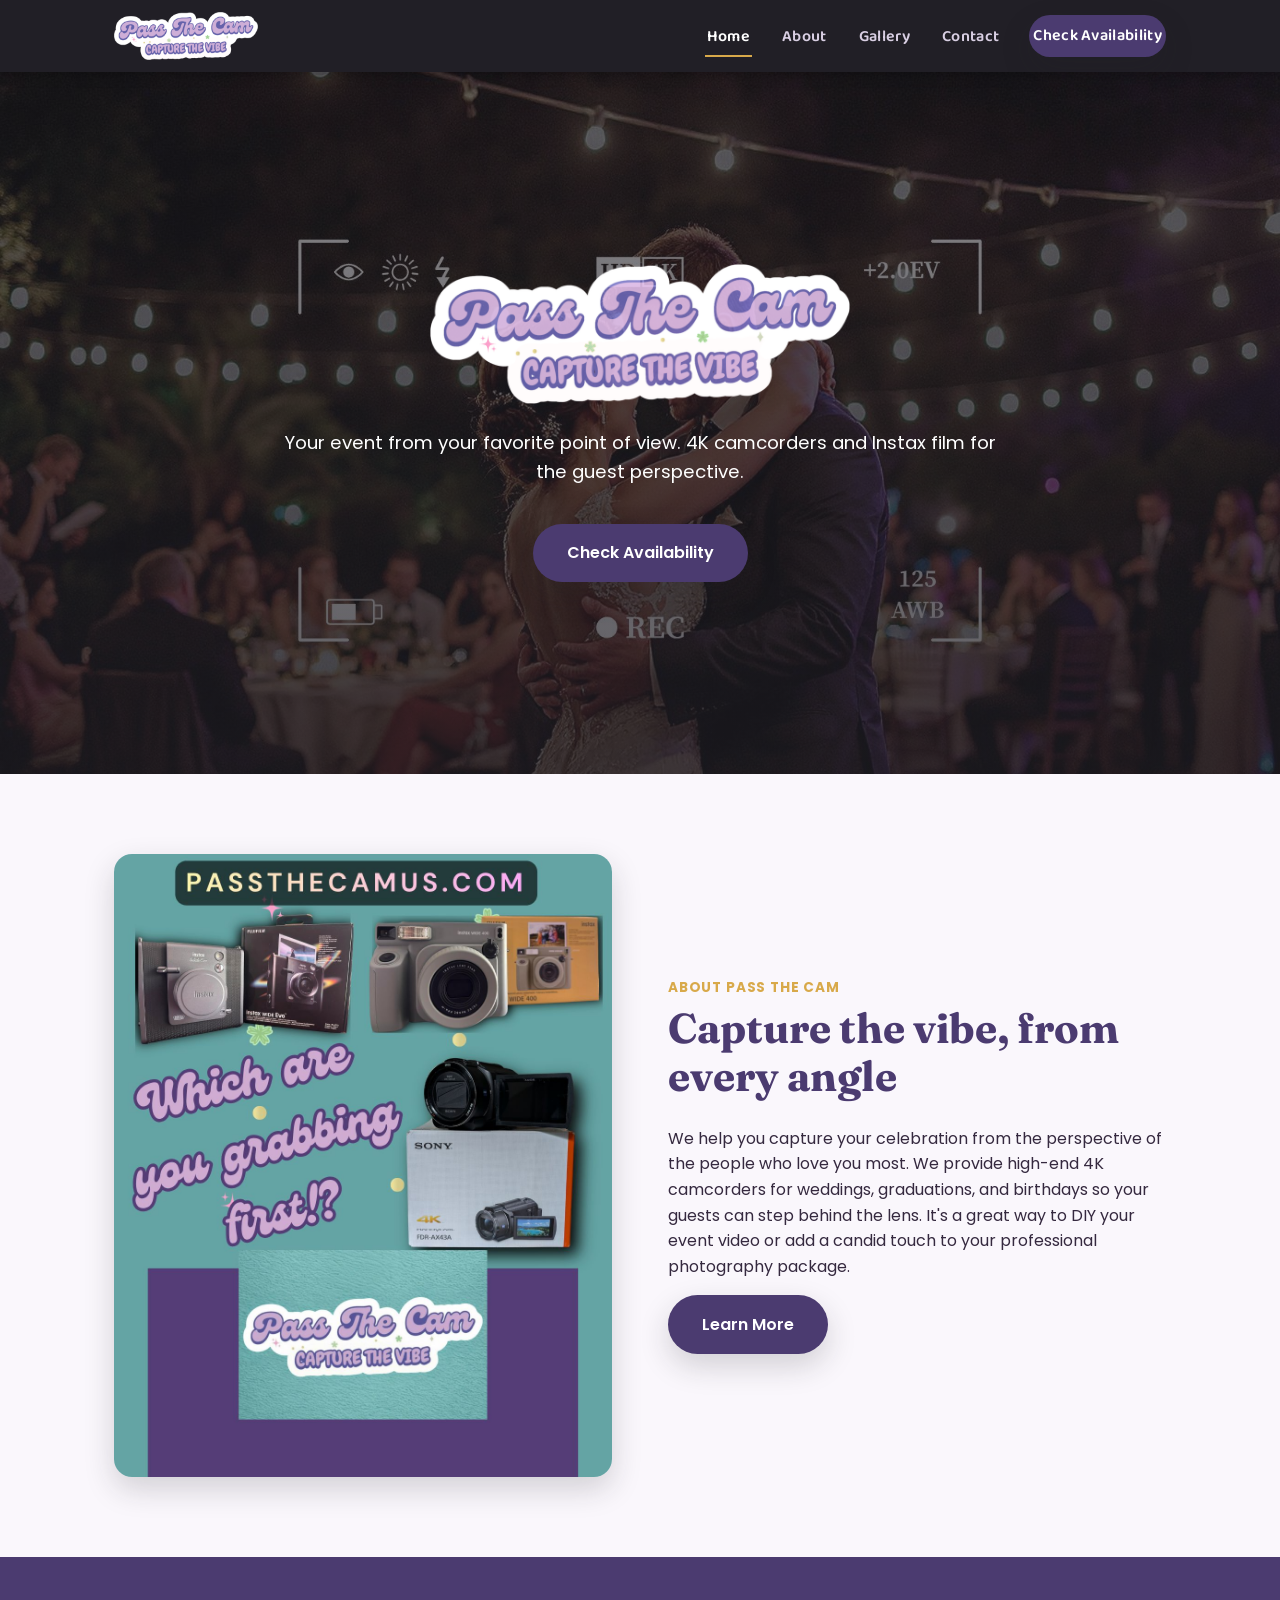
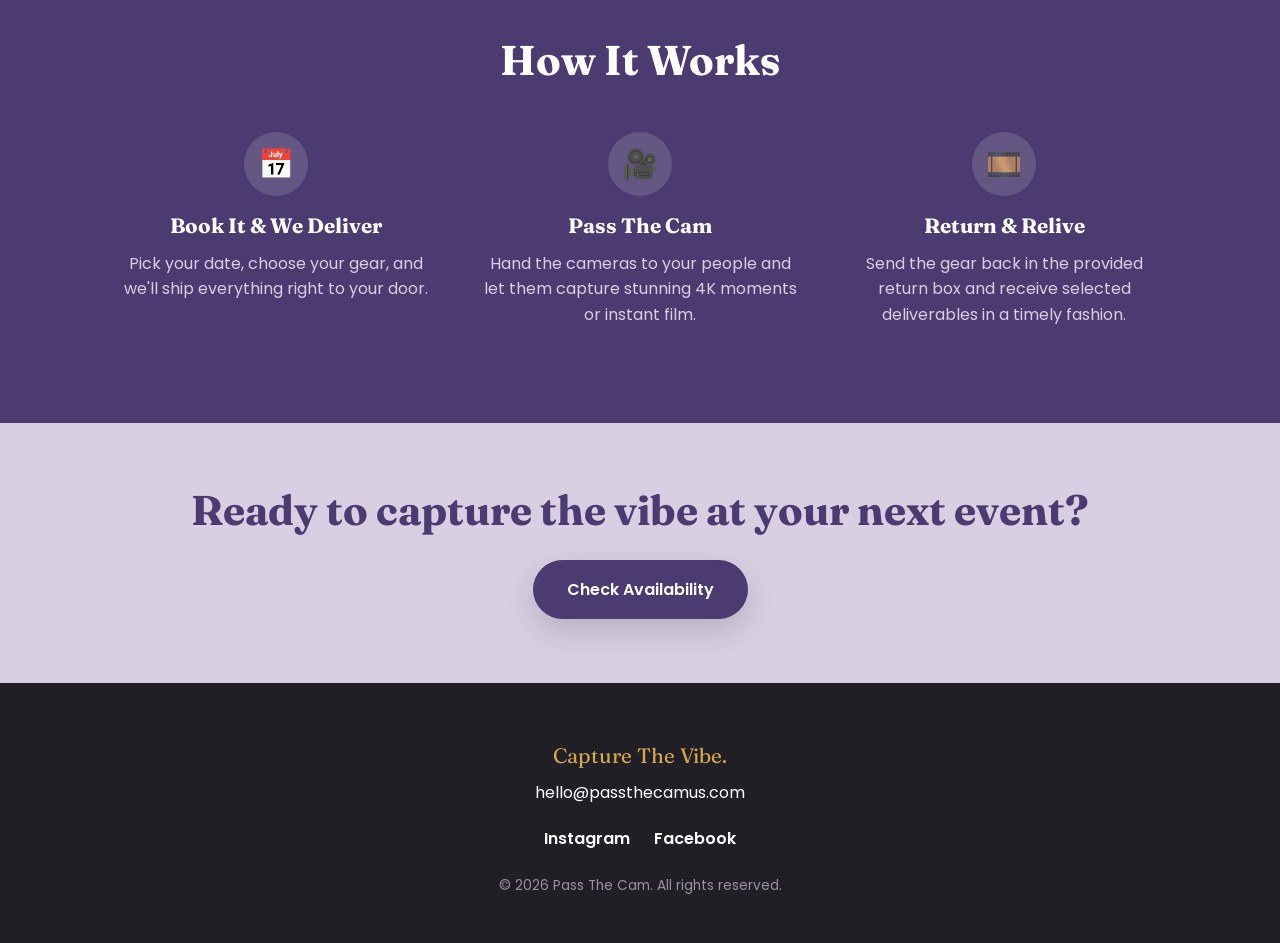
==== index.html @ 2bd1855c "Swap hero background to the wedding reception photo with viewfinder HUD graphics Replaces the Sony p" ====
<!DOCTYPE html>
<html lang="en">
<head>
  <meta charset="UTF-8">
  <meta name="viewport" content="width=device-width, initial-scale=1.0">
  <title>Pass The Cam | 4K Camcorder &amp; Instax Rentals in Rhode Island</title>
  <meta name="description" content="Rent 4K camcorders and Instax film cameras so your wedding, graduation, or birthday guests can capture your celebration from their point of view. Serving Rhode Island.">
  <link rel="canonical" href="https://passthecamus.com/">
  <meta property="og:type" content="website">
  <meta property="og:site_name" content="Pass The Cam">
  <meta property="og:title" content="Pass The Cam | 4K Camcorder & Instax Rentals in Rhode Island">
  <meta property="og:description" content="Rent 4K camcorders and Instax film cameras so your wedding, graduation, or birthday guests can capture your celebration from their point of view.">
  <meta property="og:url" content="https://passthecamus.com/">
  <meta property="og:image" content="https://passthecamus.com/images/hero-reception.jpg">
  <meta name="twitter:card" content="summary_large_image">
  <meta name="twitter:title" content="Pass The Cam | 4K Camcorder & Instax Rentals in Rhode Island">
  <meta name="twitter:description" content="Rent 4K camcorders and Instax film cameras so your guests can capture your celebration from their point of view.">
  <meta name="twitter:image" content="https://passthecamus.com/images/hero-reception.jpg">
  <link rel="icon" type="image/png" href="images/favicon.png">
  <script type="application/ld+json">
  {
    "@context": "https://schema.org",
    "@type": "LocalBusiness",
    "name": "Pass The Cam",
    "description": "4K camcorder and Instax instant film camera rentals for weddings, graduations, and birthdays, giving guests a hands-on way to capture the celebration.",
    "url": "https://passthecamus.com/",
    "logo": "https://passthecamus.com/images/logo.png",
    "image": "https://passthecamus.com/images/hero-reception.jpg",
    "email": "hello@passthecamus.com",
    "areaServed": {
      "@type": "State",
      "name": "Rhode Island"
    },
    "sameAs": [
      "https://instagram.com/passthecamus",
      "https://www.facebook.com/profile.php?id=61588910621984"
    ]
  }
  </script>
  <link rel="preconnect" href="https://fonts.googleapis.com">
  <link rel="preconnect" href="https://fonts.gstatic.com" crossorigin>
  <link href="https://fonts.googleapis.com/css2?family=Fraunces:wght@600;700&family=Poppins:wght@400;500;600;700&family=Baloo+2:wght@600;700;800&display=swap" rel="stylesheet">
  <link rel="stylesheet" href="css/styles.css">
</head>
<body>

  <header class="site-header">
    <nav class="nav">
      <a class="nav-logo" href="index.html"><img src="images/logo.png" alt="Pass The Cam"></a>
      <button class="nav-toggle" aria-label="Toggle menu" aria-expanded="false">
        <span></span><span></span><span></span>
      </button>
      <ul class="nav-links">
        <li><a href="index.html" aria-current="page">Home</a></li>
        <li><a href="about.html">About</a></li>
        <li><a href="gallery.html">Gallery</a></li>
        <li><a href="contact.html">Contact</a></li>
        <li><a class="btn btn-primary" href="contact.html">Check Availability</a></li>
      </ul>
    </nav>
  </header>

  <main>
    <section class="hero" style="background-image: url('images/hero-reception.jpg');">
      <div class="hero-content">
        <img class="hero-logo" src="images/logo.png" alt="Pass The Cam — Capture The Vibe">
        <p>Your event from your favorite point of view. 4K camcorders and Instax film for the guest perspective.</p>
        <a class="btn btn-primary" href="contact.html">Check Availability</a>
      </div>
    </section>

    <section class="section-cream">
      <div class="container split">
        <img src="images/gear/gear-collage.jpg" alt="Instax Wide Evo, Instax Wide 400, and Sony FDR AX43A camcorder rental gear">
        <div>
          <span class="eyebrow">About Pass The Cam</span>
          <h2>Capture the vibe, from every angle</h2>
          <p>We help you capture your celebration from the perspective of the people who love you most. We provide high-end 4K camcorders for weddings, graduations, and birthdays so your guests can step behind the lens. It's a great way to DIY your event video or add a candid touch to your professional photography package.</p>
          <a class="btn btn-primary" href="about.html">Learn More</a>
        </div>
      </div>
    </section>

    <section class="section-purple">
      <div class="container">
        <h2>How It Works</h2>
        <div class="steps">
          <div>
            <div class="step-icon">📅</div>
            <h3>Book It &amp; We Deliver</h3>
            <p>Pick your date, choose your gear, and we'll ship everything right to your door.</p>
          </div>
          <div>
            <div class="step-icon">🎥</div>
            <h3>Pass The Cam</h3>
            <p>Hand the cameras to your people and let them capture stunning 4K moments or instant film.</p>
          </div>
          <div>
            <div class="step-icon">🎞️</div>
            <h3>Return &amp; Relive</h3>
            <p>Send the gear back in the provided return box and receive selected deliverables in a timely fashion.</p>
          </div>
        </div>
      </div>
    </section>

    <section class="cta-band">
      <h2>Ready to capture the vibe at your next event?</h2>
      <a class="btn btn-primary" href="contact.html">Check Availability</a>
    </section>
  </main>

  <footer class="site-footer">
    <div class="container">
      <p class="tagline">Capture The Vibe.</p>
      <p><a href="mailto:hello@passthecamus.com">hello@passthecamus.com</a></p>
      <div class="footer-social">
        <a href="https://instagram.com/passthecamus" target="_blank" rel="noopener">Instagram</a>
        <a href="https://www.facebook.com/profile.php?id=61588910621984" target="_blank" rel="noopener">Facebook</a>
      </div>
      <p class="copyright">&copy; 2026 Pass The Cam. All rights reserved.</p>
    </div>
  </footer>

  <script src="js/main.js"></script>
</body>
</html>
---- css/styles.css ----
/* ===== Pass The Cam — Design System ===== */

:root {
  --purple-dark: #4b3b70;
  --purple-darker: #3a2d58;
  --mauve: #ae9bc0;
  --mauve-light: #d9cfe3;
  --gold: #d8a94a;
  --near-black: #211f26;
  --white: #ffffff;
  --cream: #faf7fc;
  --text-body: #35293f;
  --shadow: 0 12px 30px rgba(33, 31, 38, 0.18);
  --radius: 18px;
  --max-width: 1100px;
  --font-heading: "Fraunces", Georgia, serif;
  --font-body: "Poppins", "Segoe UI", sans-serif;
  --font-display: "Baloo 2", "Poppins", sans-serif;
}

* {
  box-sizing: border-box;
}

html {
  scroll-behavior: smooth;
}

body {
  margin: 0;
  font-family: var(--font-body);
  color: var(--text-body);
  background: var(--white);
  line-height: 1.6;
}

img {
  max-width: 100%;
  display: block;
}

h1, h2, h3 {
  font-family: var(--font-heading);
  color: var(--purple-dark);
  line-height: 1.15;
  margin: 0 0 0.6em;
}

h1 { font-size: clamp(2.2rem, 5vw, 3.4rem); }
h2 { font-size: clamp(1.8rem, 3.5vw, 2.6rem); }
h3 { font-size: 1.3rem; }

p { margin: 0 0 1em; }

a {
  color: inherit;
  text-decoration: none;
}

.container {
  max-width: var(--max-width);
  margin: 0 auto;
  padding: 0 24px;
}

.visually-hidden {
  position: absolute;
  width: 1px;
  height: 1px;
  overflow: hidden;
  clip: rect(0 0 0 0);
  white-space: nowrap;
}

/* ---------- Buttons ---------- */

.btn {
  display: inline-block;
  font-family: var(--font-body);
  font-weight: 600;
  padding: 0.9em 2em;
  border-radius: 999px;
  border: 2px solid transparent;
  cursor: pointer;
  transition: transform 0.15s ease, box-shadow 0.15s ease, background 0.15s ease;
}

.btn:hover {
  transform: translateY(-2px);
}

.btn-primary {
  background: var(--purple-dark);
  color: var(--white);
  box-shadow: var(--shadow);
}

.btn-primary:hover {
  background: var(--purple-darker);
}

.btn-outline {
  background: transparent;
  color: var(--white);
  border-color: var(--white);
}

.btn-outline:hover {
  background: var(--white);
  color: var(--purple-dark);
}

/* ---------- Header / Nav ---------- */

.site-header {
  position: sticky;
  top: 0;
  z-index: 100;
  background: var(--near-black);
  box-shadow: 0 2px 12px rgba(0, 0, 0, 0.3);
}

.nav {
  display: flex;
  align-items: center;
  justify-content: space-between;
  padding: 12px 24px;
  max-width: var(--max-width);
  margin: 0 auto;
}

.nav-logo img {
  height: 48px;
  width: auto;
}

.nav-toggle {
  display: none;
  background: none;
  border: none;
  cursor: pointer;
  padding: 8px;
}

.nav-toggle span {
  display: block;
  width: 26px;
  height: 3px;
  margin: 5px 0;
  background: var(--mauve-light);
  border-radius: 2px;
  transition: transform 0.2s ease, opacity 0.2s ease;
}

.nav-links {
  display: flex;
  align-items: center;
  gap: 28px;
  list-style: none;
  margin: 0;
  padding: 0;
}

.nav-links a {
  font-family: var(--font-display);
  font-weight: 600;
  letter-spacing: 0.02em;
  color: var(--mauve-light);
  padding: 6px 2px;
  border-bottom: 2px solid transparent;
}

.nav-links a:hover,
.nav-links a[aria-current="page"] {
  color: var(--white);
  border-bottom-color: var(--gold);
}

.nav-links .btn-primary {
  color: var(--white);
}

@media (max-width: 760px) {
  .nav-toggle {
    display: block;
  }

  .nav-links {
    position: absolute;
    top: 100%;
    left: 0;
    right: 0;
    flex-direction: column;
    align-items: flex-start;
    gap: 4px;
    background: var(--near-black);
    padding: 12px 24px 20px;
    box-shadow: 0 12px 20px rgba(0, 0, 0, 0.3);
    transform: scaleY(0);
    transform-origin: top;
    opacity: 0;
    pointer-events: none;
    transition: transform 0.18s ease, opacity 0.18s ease;
  }

  .nav-links.is-open {
    transform: scaleY(1);
    opacity: 1;
    pointer-events: auto;
  }

  .nav-links li {
    width: 100%;
    padding: 8px 0;
  }

  .nav-links .btn-primary {
    display: inline-block;
    margin-top: 6px;
  }

  .nav-toggle[aria-expanded="true"] span:nth-child(1) {
    transform: translateY(8px) rotate(45deg);
  }

  .nav-toggle[aria-expanded="true"] span:nth-child(2) {
    opacity: 0;
  }

  .nav-toggle[aria-expanded="true"] span:nth-child(3) {
    transform: translateY(-8px) rotate(-45deg);
  }
}

/* ---------- Hero ---------- */

.hero {
  position: relative;
  min-height: 78vh;
  display: flex;
  align-items: center;
  justify-content: center;
  text-align: center;
  color: var(--white);
  background-size: cover;
  background-position: center;
  overflow: hidden;
}

.hero::before {
  content: "";
  position: absolute;
  inset: 0;
  background: linear-gradient(180deg, rgba(33, 31, 38, 0.55) 0%, rgba(33, 31, 38, 0.72) 100%);
}

.hero-content {
  position: relative;
  z-index: 1;
  max-width: 780px;
  padding: 60px 24px;
}

.hero-logo {
  width: min(420px, 80vw);
  margin: 0 auto 24px;
}

.hero p {
  font-size: 1.15rem;
  margin-bottom: 2em;
}

/* ---------- Page banner (About / Gallery / Contact) ---------- */

.page-banner {
  background: var(--purple-dark);
  color: var(--white);
  text-align: center;
  padding: 90px 24px 70px;
}

.page-banner h1 {
  color: var(--white);
}

.page-banner p {
  max-width: 640px;
  margin: 0 auto;
  color: var(--mauve-light);
  font-size: 1.1rem;
}

/* ---------- Sections ---------- */

section {
  padding: 80px 0;
}

.section-mauve {
  background: var(--mauve-light);
}

.section-purple {
  background: var(--purple-dark);
  color: var(--white);
}

.section-purple h2 {
  color: var(--white);
  text-align: center;
}

.section-cream {
  background: var(--cream);
}

/* About teaser / two-column layout */

.split {
  display: grid;
  grid-template-columns: 1fr 1fr;
  gap: 56px;
  align-items: center;
}

.split img {
  border-radius: var(--radius);
  box-shadow: var(--shadow);
}

.eyebrow {
  color: var(--gold);
  font-weight: 700;
  letter-spacing: 0.06em;
  text-transform: uppercase;
  font-size: 0.85rem;
  margin-bottom: 0.5em;
  display: block;
}

@media (max-width: 800px) {
  .split {
    grid-template-columns: 1fr;
  }
}

/* How it works */

.steps {
  display: grid;
  grid-template-columns: repeat(3, 1fr);
  gap: 40px;
  text-align: center;
  margin-top: 48px;
}

.step-icon {
  width: 64px;
  height: 64px;
  margin: 0 auto 18px;
  border-radius: 50%;
  background: rgba(255, 255, 255, 0.14);
  display: flex;
  align-items: center;
  justify-content: center;
  font-size: 1.8rem;
}

.steps h3 {
  color: var(--white);
}

.steps p {
  color: var(--mauve-light);
}

@media (max-width: 760px) {
  .steps {
    grid-template-columns: 1fr;
    gap: 36px;
  }
}

/* CTA band */

.cta-band {
  background: var(--mauve-light);
  text-align: center;
  padding: 64px 24px;
}

/* ---------- Trust points (About page) ---------- */

.trust-grid {
  display: grid;
  grid-template-columns: repeat(3, 1fr);
  gap: 32px;
  margin-top: 40px;
}

.trust-card {
  background: var(--white);
  border-radius: var(--radius);
  padding: 32px 26px;
  box-shadow: var(--shadow);
}

.trust-card h3 {
  margin-bottom: 0.4em;
}

@media (max-width: 800px) {
  .trust-grid {
    grid-template-columns: 1fr;
  }
}

/* ---------- Gallery ---------- */

.gallery-grid {
  display: grid;
  grid-template-columns: repeat(3, 1fr);
  gap: 28px;
  margin-top: 20px;
}

.gallery-item {
  margin: 0;
  border-radius: var(--radius);
  overflow: hidden;
  box-shadow: var(--shadow);
  background: var(--white);
  cursor: pointer;
}

.gallery-item img {
  width: 100%;
  aspect-ratio: 4 / 3;
  object-fit: cover;
  transition: transform 0.25s ease;
}

.gallery-item:hover img {
  transform: scale(1.05);
}

.gallery-item figcaption {
  padding: 16px 18px 20px;
}

.gallery-item figcaption strong {
  display: block;
  font-family: var(--font-heading);
  color: var(--purple-dark);
  font-size: 1.05rem;
  margin-bottom: 2px;
}

.gallery-item figcaption span {
  color: #6b5c78;
  font-size: 0.92rem;
}

.gallery-note {
  margin-top: 40px;
  text-align: center;
  color: #6b5c78;
  font-style: italic;
}

@media (max-width: 900px) {
  .gallery-grid {
    grid-template-columns: repeat(2, 1fr);
  }
}

@media (max-width: 560px) {
  .gallery-grid {
    grid-template-columns: 1fr;
  }
}

.video-grid {
  display: grid;
  grid-template-columns: repeat(2, 1fr);
  gap: 28px;
  margin-top: 28px;
}

.video-item {
  margin: 0;
}

.video-frame {
  position: relative;
  aspect-ratio: 16 / 9;
  border-radius: var(--radius);
  overflow: hidden;
  box-shadow: var(--shadow);
  background: var(--near-black);
}

.video-frame iframe {
  position: absolute;
  inset: 0;
  width: 100%;
  height: 100%;
  border: 0;
}

.video-item figcaption {
  margin-top: 10px;
  font-family: var(--font-heading);
  color: var(--purple-dark);
  font-size: 1.02rem;
  text-align: center;
}

@media (max-width: 760px) {
  .video-grid {
    grid-template-columns: 1fr;
  }
}

/* Lightbox */

.lightbox {
  position: fixed;
  inset: 0;
  z-index: 200;
  display: none;
  align-items: center;
  justify-content: center;
  background: rgba(33, 31, 38, 0.88);
  padding: 24px;
}

.lightbox.is-open {
  display: flex;
}

.lightbox img {
  max-width: min(900px, 92vw);
  max-height: 86vh;
  border-radius: 12px;
  box-shadow: 0 20px 50px rgba(0, 0, 0, 0.5);
}

.lightbox-close {
  position: absolute;
  top: 24px;
  right: 28px;
  background: none;
  border: none;
  color: var(--white);
  font-size: 2.2rem;
  line-height: 1;
  cursor: pointer;
}

/* ---------- Contact ---------- */

.calendar-embed {
  margin-top: 28px;
  border-radius: var(--radius);
  overflow: hidden;
  box-shadow: var(--shadow);
  background: var(--white);
}

.calendar-embed iframe {
  display: block;
}

.contact-layout {
  display: grid;
  grid-template-columns: 1.3fr 1fr;
  gap: 56px;
  align-items: start;
}

@media (max-width: 800px) {
  .contact-layout {
    grid-template-columns: 1fr;
  }
}

.contact-form {
  background: var(--white);
  border-radius: var(--radius);
  padding: 36px;
  box-shadow: var(--shadow);
}

.form-row {
  margin-bottom: 20px;
}

.form-row label {
  display: block;
  font-weight: 600;
  margin-bottom: 6px;
  color: var(--purple-dark);
}

.form-row input,
.form-row select,
.form-row textarea {
  width: 100%;
  padding: 12px 14px;
  border: 2px solid var(--mauve-light);
  border-radius: 10px;
  font-family: var(--font-body);
  font-size: 1rem;
  color: var(--text-body);
}

.form-row input:focus,
.form-row select:focus,
.form-row textarea:focus {
  outline: none;
  border-color: var(--purple-dark);
}

.form-row textarea {
  resize: vertical;
  min-height: 120px;
}

.contact-info {
  background: var(--purple-dark);
  color: var(--white);
  border-radius: var(--radius);
  padding: 36px;
}

.contact-info h3 {
  color: var(--white);
}

.contact-info ul {
  list-style: none;
  padding: 0;
  margin: 20px 0 0;
}

.contact-info li {
  margin-bottom: 16px;
  font-weight: 600;
}

.contact-info a {
  text-decoration: underline;
  text-decoration-color: var(--gold);
  text-underline-offset: 4px;
}

/* ---------- Thanks page ---------- */

.thanks {
  text-align: center;
  padding: 140px 24px;
}

/* ---------- Footer ---------- */

.site-footer {
  background: var(--near-black);
  color: var(--white);
  text-align: center;
  padding: 56px 24px 32px;
}

.site-footer .tagline {
  color: var(--gold);
  font-family: var(--font-heading);
  font-size: 1.3rem;
  margin-bottom: 0.4em;
}

.footer-social {
  display: flex;
  justify-content: center;
  gap: 24px;
  margin: 20px 0;
}

.footer-social a {
  font-weight: 600;
}

.footer-social a:hover {
  color: var(--gold);
}

.site-footer .copyright {
  margin-top: 24px;
  color: #9a8fa6;
  font-size: 0.85rem;
}
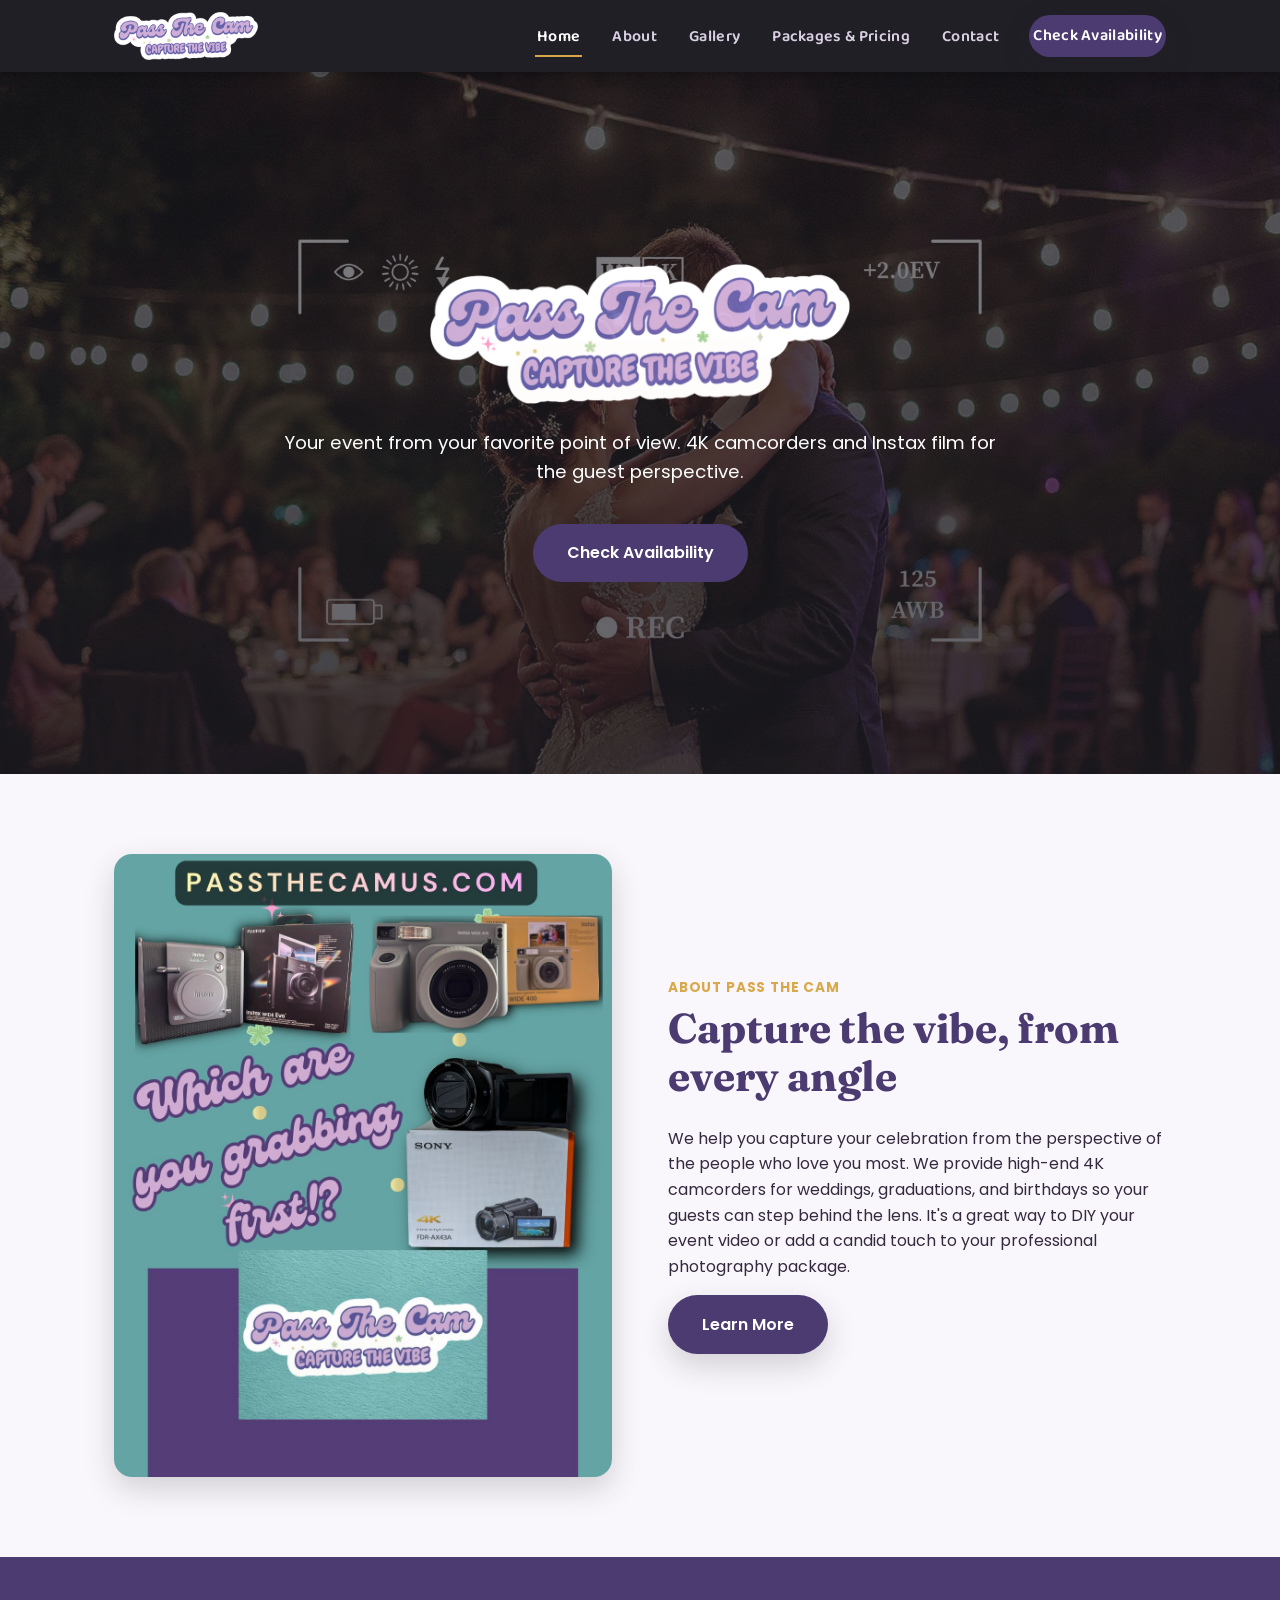
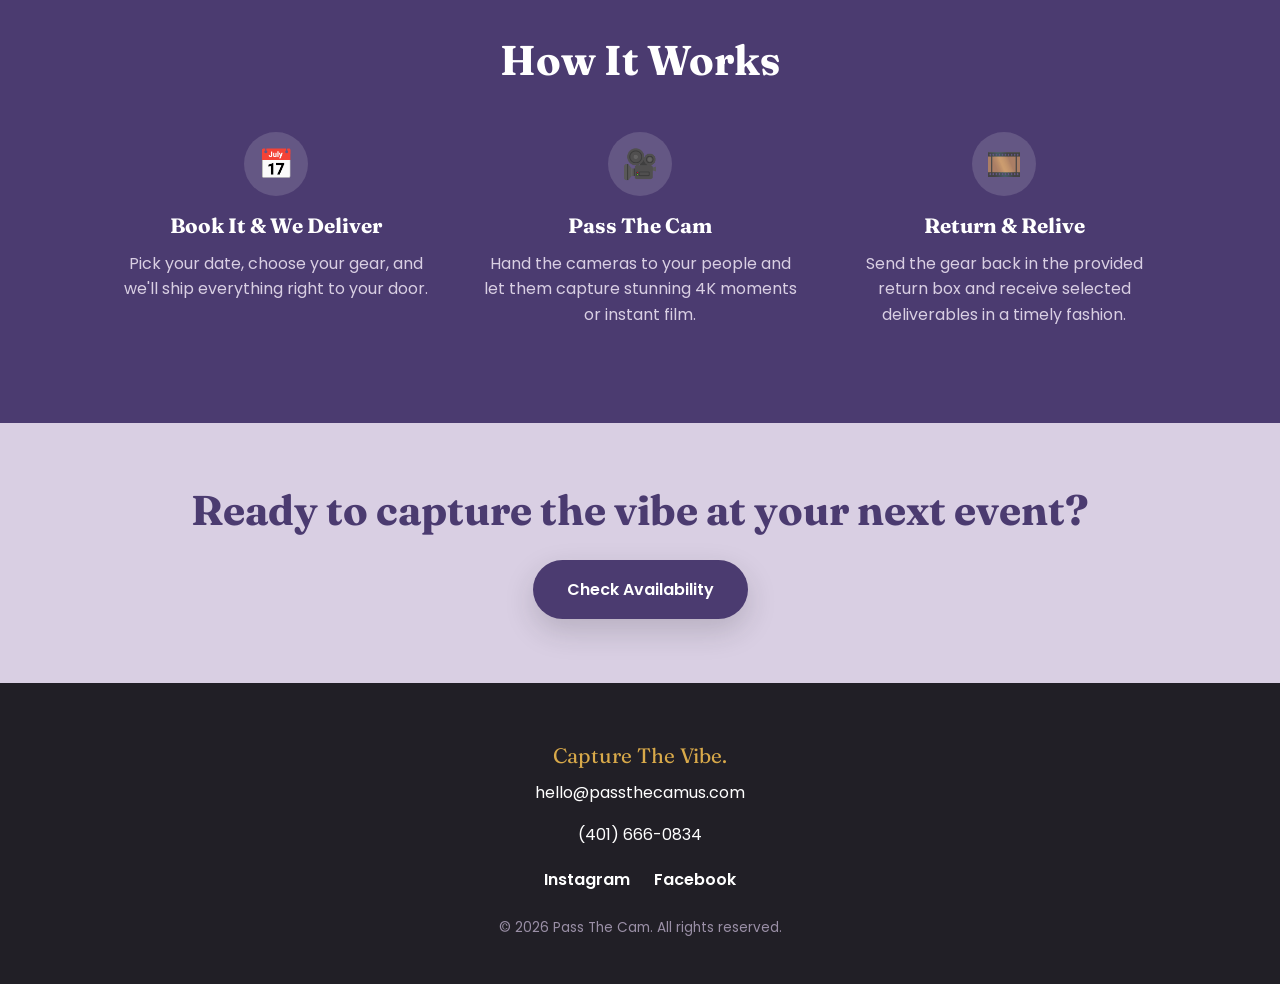
==== commit f77d2380: "Add Packages & Pricing calculator, phone number, and booking handoff - New packages.html: pick a bas" ====
--- a/index.html
+++ b/index.html
@@ -54,6 +54,7 @@
         <li><a href="index.html" aria-current="page">Home</a></li>
         <li><a href="about.html">About</a></li>
         <li><a href="gallery.html">Gallery</a></li>
+        <li><a href="packages.html">Packages &amp; Pricing</a></li>
         <li><a href="contact.html">Contact</a></li>
         <li><a class="btn btn-primary" href="contact.html">Check Availability</a></li>
       </ul>
@@ -114,6 +115,7 @@
     <div class="container">
       <p class="tagline">Capture The Vibe.</p>
       <p><a href="mailto:hello@passthecamus.com">hello@passthecamus.com</a></p>
+      <p><a href="tel:+14016660834">(401) 666-0834</a></p>
       <div class="footer-social">
         <a href="https://instagram.com/passthecamus" target="_blank" rel="noopener">Instagram</a>
         <a href="https://www.facebook.com/profile.php?id=61588910621984" target="_blank" rel="noopener">Facebook</a>
--- a/css/styles.css
+++ b/css/styles.css
@@ -284,6 +284,11 @@
   color: var(--white);
 }
 
+.page-banner-logo {
+  width: min(320px, 70vw);
+  margin: 4px auto 20px;
+}
+
 .page-banner p {
   max-width: 640px;
   margin: 0 auto;
@@ -501,11 +506,12 @@
   background: var(--near-black);
 }
 
-.video-frame iframe {
+.video-frame video {
   position: absolute;
   inset: 0;
   width: 100%;
   height: 100%;
+  object-fit: cover;
   border: 0;
 }
 
@@ -561,22 +567,148 @@
 
 /* ---------- Contact ---------- */
 
-.calendar-embed {
-  margin-top: 28px;
-  border-radius: var(--radius);
-  overflow: hidden;
-  box-shadow: var(--shadow);
-  background: var(--white);
-}
-
-.calendar-embed iframe {
-  display: block;
+.ptc-calendar {
+  margin-top: 22px;
+}
+
+.ptc-cal-header {
+  display: flex;
+  align-items: center;
+  justify-content: space-between;
+  margin-bottom: 18px;
+}
+
+.ptc-cal-title {
+  font-family: var(--font-heading);
+  font-weight: 700;
+  color: var(--purple-dark);
+  font-size: 1.15rem;
+}
+
+.ptc-cal-nav {
+  width: 34px;
+  height: 34px;
+  border-radius: 50%;
+  border: none;
+  background: var(--mauve-light);
+  color: var(--purple-dark);
+  font-size: 1.3rem;
+  line-height: 1;
+  cursor: pointer;
+  display: flex;
+  align-items: center;
+  justify-content: center;
+  transition: background 0.15s ease;
+}
+
+.ptc-cal-nav:hover:not(:disabled) {
+  background: var(--mauve);
+}
+
+.ptc-cal-nav:disabled {
+  opacity: 0.35;
+  cursor: not-allowed;
+}
+
+.ptc-cal-weekdays {
+  display: grid;
+  grid-template-columns: repeat(7, 1fr);
+  text-align: center;
+  font-size: 0.72rem;
+  font-weight: 700;
+  color: #6b5c78;
+  text-transform: uppercase;
+  letter-spacing: 0.04em;
+  margin-bottom: 6px;
+}
+
+.ptc-cal-grid {
+  display: grid;
+  grid-template-columns: repeat(7, 1fr);
+  gap: 4px;
+}
+
+.ptc-cal-day {
+  aspect-ratio: 1;
+  display: flex;
+  align-items: center;
+  justify-content: center;
+  border-radius: 8px;
+  font-size: 0.88rem;
+  color: var(--text-body);
+  background: var(--cream);
+}
+
+.ptc-cal-day.is-empty {
+  background: transparent;
+}
+
+.ptc-cal-day.is-past {
+  opacity: 0.35;
+}
+
+.ptc-cal-day.is-today {
+  box-shadow: inset 0 0 0 2px var(--gold);
+  font-weight: 700;
+}
+
+.ptc-cal-day.is-booked {
+  position: relative;
+  background: var(--near-black);
+  color: transparent;
+}
+
+.ptc-cal-day.is-booked::after {
+  content: "\2715";
+  position: absolute;
+  inset: 0;
+  display: flex;
+  align-items: center;
+  justify-content: center;
+  color: rgba(255, 255, 255, 0.55);
+  font-size: 0.75em;
+}
+
+.ptc-cal-status {
+  margin: 14px 0 0;
+  font-size: 0.85rem;
+  color: #6b5c78;
+  text-align: center;
+}
+
+.ptc-cal-status-error {
+  color: #9c4b4b;
+}
+
+.ptc-cal-legend {
+  display: flex;
+  justify-content: center;
+  gap: 20px;
+  margin-top: 16px;
+  font-size: 0.8rem;
+  color: #6b5c78;
+}
+
+.ptc-dot {
+  display: inline-block;
+  width: 10px;
+  height: 10px;
+  border-radius: 50%;
+  background: var(--cream);
+  border: 1px solid #d8cbe0;
+  margin-right: 6px;
+  vertical-align: middle;
+}
+
+.ptc-dot.is-booked {
+  background: var(--near-black);
+  border-color: var(--near-black);
 }
 
 .contact-layout {
   display: grid;
-  grid-template-columns: 1.3fr 1fr;
-  gap: 56px;
+  grid-template-columns: 1fr 1fr;
+  gap: 40px;
   align-items: start;
 }
 
@@ -591,6 +723,24 @@
   border-radius: var(--radius);
   padding: 36px;
   box-shadow: var(--shadow);
+}
+
+.contact-side {
+  display: flex;
+  flex-direction: column;
+  gap: 28px;
+}
+
+.calendar-card {
+  background: var(--white);
+  border-radius: var(--radius);
+  padding: 32px 34px;
+  box-shadow: var(--shadow);
+}
+
+.calendar-card p {
+  color: #6b5c78;
+  font-size: 0.95rem;
 }
 
 .form-row {
@@ -628,11 +778,19 @@
   min-height: 120px;
 }
 
+.form-row textarea[readonly] {
+  background: var(--cream);
+  color: #6b5c78;
+  resize: none;
+  min-height: 90px;
+  font-style: italic;
+}
+
 .contact-info {
   background: var(--purple-dark);
   color: var(--white);
   border-radius: var(--radius);
-  padding: 36px;
+  padding: 32px 34px;
 }
 
 .contact-info h3 {
@@ -654,6 +812,187 @@
   text-decoration: underline;
   text-decoration-color: var(--gold);
   text-underline-offset: 4px;
+}
+
+/* ---------- Packages calculator ---------- */
+
+.package-grid {
+  display: grid;
+  grid-template-columns: repeat(3, 1fr);
+  gap: 28px;
+  margin-top: 32px;
+}
+
+.package-card {
+  cursor: pointer;
+  display: block;
+}
+
+.package-card input {
+  position: absolute;
+  opacity: 0;
+  pointer-events: none;
+}
+
+.package-card-inner {
+  display: flex;
+  flex-direction: column;
+  height: 100%;
+  background: var(--white);
+  border-radius: var(--radius);
+  padding: 28px 26px;
+  box-shadow: var(--shadow);
+  border: 3px solid transparent;
+  transition: border-color 0.15s ease, transform 0.15s ease;
+}
+
+.package-card input:checked + .package-card-inner {
+  border-color: var(--gold);
+  transform: translateY(-3px);
+}
+
+.package-card input:focus-visible + .package-card-inner {
+  outline: 2px solid var(--purple-dark);
+  outline-offset: 2px;
+}
+
+.package-name {
+  font-family: var(--font-heading);
+  font-weight: 700;
+  color: var(--purple-dark);
+  font-size: 1.3rem;
+  margin-bottom: 4px;
+}
+
+.package-price {
+  font-family: var(--font-heading);
+  font-weight: 700;
+  color: var(--gold);
+  font-size: 1.6rem;
+  margin-bottom: 12px;
+}
+
+.package-desc {
+  color: #6b5c78;
+  font-size: 0.92rem;
+  line-height: 1.5;
+}
+
+@media (max-width: 900px) {
+  .package-grid {
+    grid-template-columns: 1fr;
+  }
+}
+
+.addon-list {
+  display: flex;
+  flex-direction: column;
+  gap: 14px;
+  margin-top: 28px;
+}
+
+.addon-row {
+  display: flex;
+  align-items: flex-start;
+  gap: 16px;
+  background: var(--white);
+  border-radius: 14px;
+  padding: 18px 22px;
+  box-shadow: 0 4px 14px rgba(33, 31, 38, 0.08);
+  cursor: pointer;
+  border: 2px solid transparent;
+  transition: border-color 0.15s ease;
+}
+
+.addon-row:has(input:checked) {
+  border-color: var(--gold);
+}
+
+.addon-row input {
+  margin-top: 4px;
+  width: 20px;
+  height: 20px;
+  accent-color: var(--purple-dark);
+  flex-shrink: 0;
+  cursor: pointer;
+}
+
+.addon-info {
+  display: flex;
+  flex-direction: column;
+  gap: 4px;
+}
+
+.addon-title {
+  font-weight: 700;
+  color: var(--purple-dark);
+}
+
+.addon-title em {
+  font-style: normal;
+  color: var(--gold);
+  margin-left: 8px;
+}
+
+.addon-desc {
+  color: #6b5c78;
+  font-size: 0.9rem;
+}
+
+.estimate-hint {
+  text-align: center;
+  color: #6b5c78;
+  font-style: italic;
+}
+
+.estimate-bar {
+  position: fixed;
+  left: 0;
+  right: 0;
+  bottom: 0;
+  z-index: 150;
+  background: var(--near-black);
+  box-shadow: 0 -8px 24px rgba(0, 0, 0, 0.25);
+}
+
+.estimate-bar-inner {
+  display: flex;
+  align-items: center;
+  justify-content: space-between;
+  gap: 20px;
+  flex-wrap: wrap;
+  padding: 16px 24px;
+}
+
+.estimate-text {
+  display: flex;
+  flex-direction: column;
+}
+
+.estimate-text span {
+  font-size: 0.75rem;
+  text-transform: uppercase;
+  letter-spacing: 0.05em;
+  color: var(--mauve-light);
+}
+
+.estimate-text strong {
+  font-family: var(--font-heading);
+  font-size: 1.6rem;
+  color: var(--gold);
+}
+
+#book-package-btn:disabled {
+  opacity: 0.4;
+  cursor: not-allowed;
+}
+
+#book-package-btn:disabled:hover {
+  transform: none;
+}
+
+.site-footer.has-estimate-bar {
+  padding-bottom: 130px;
 }
 
 /* ---------- Thanks page ---------- */
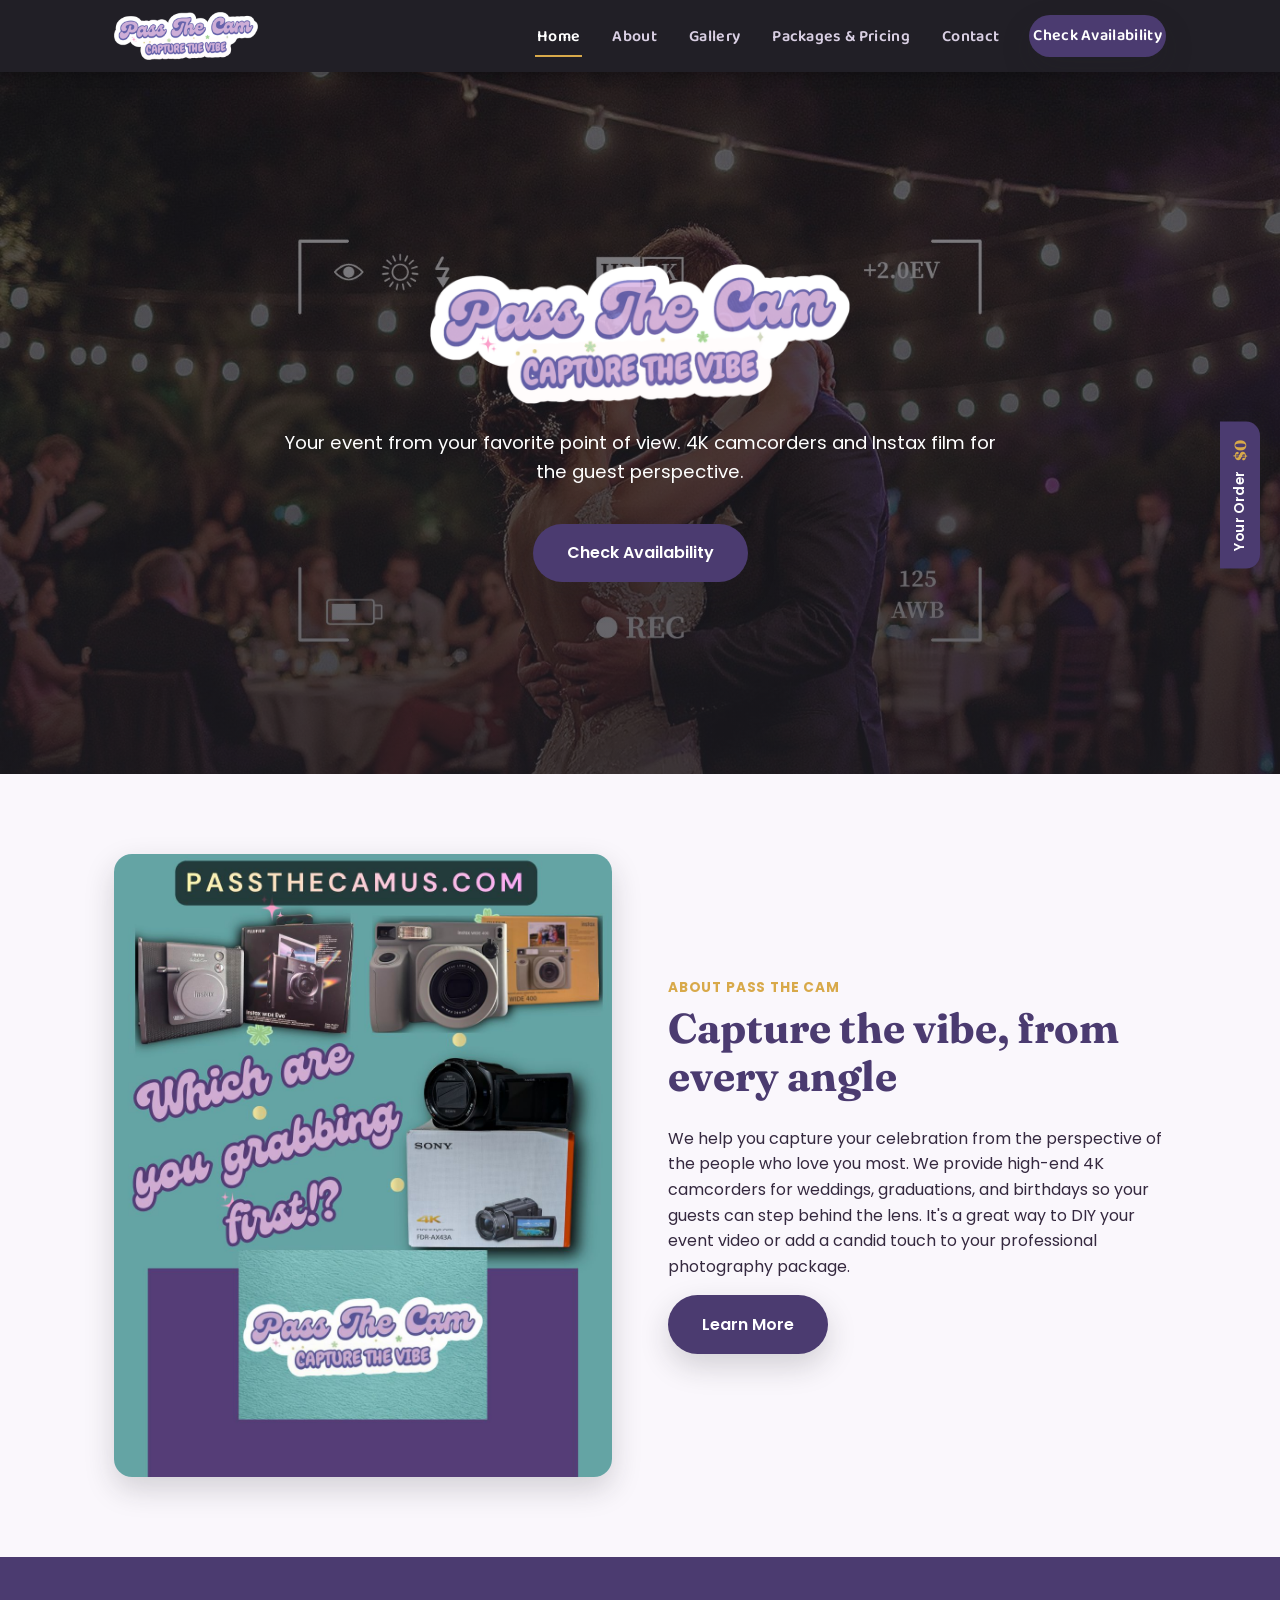
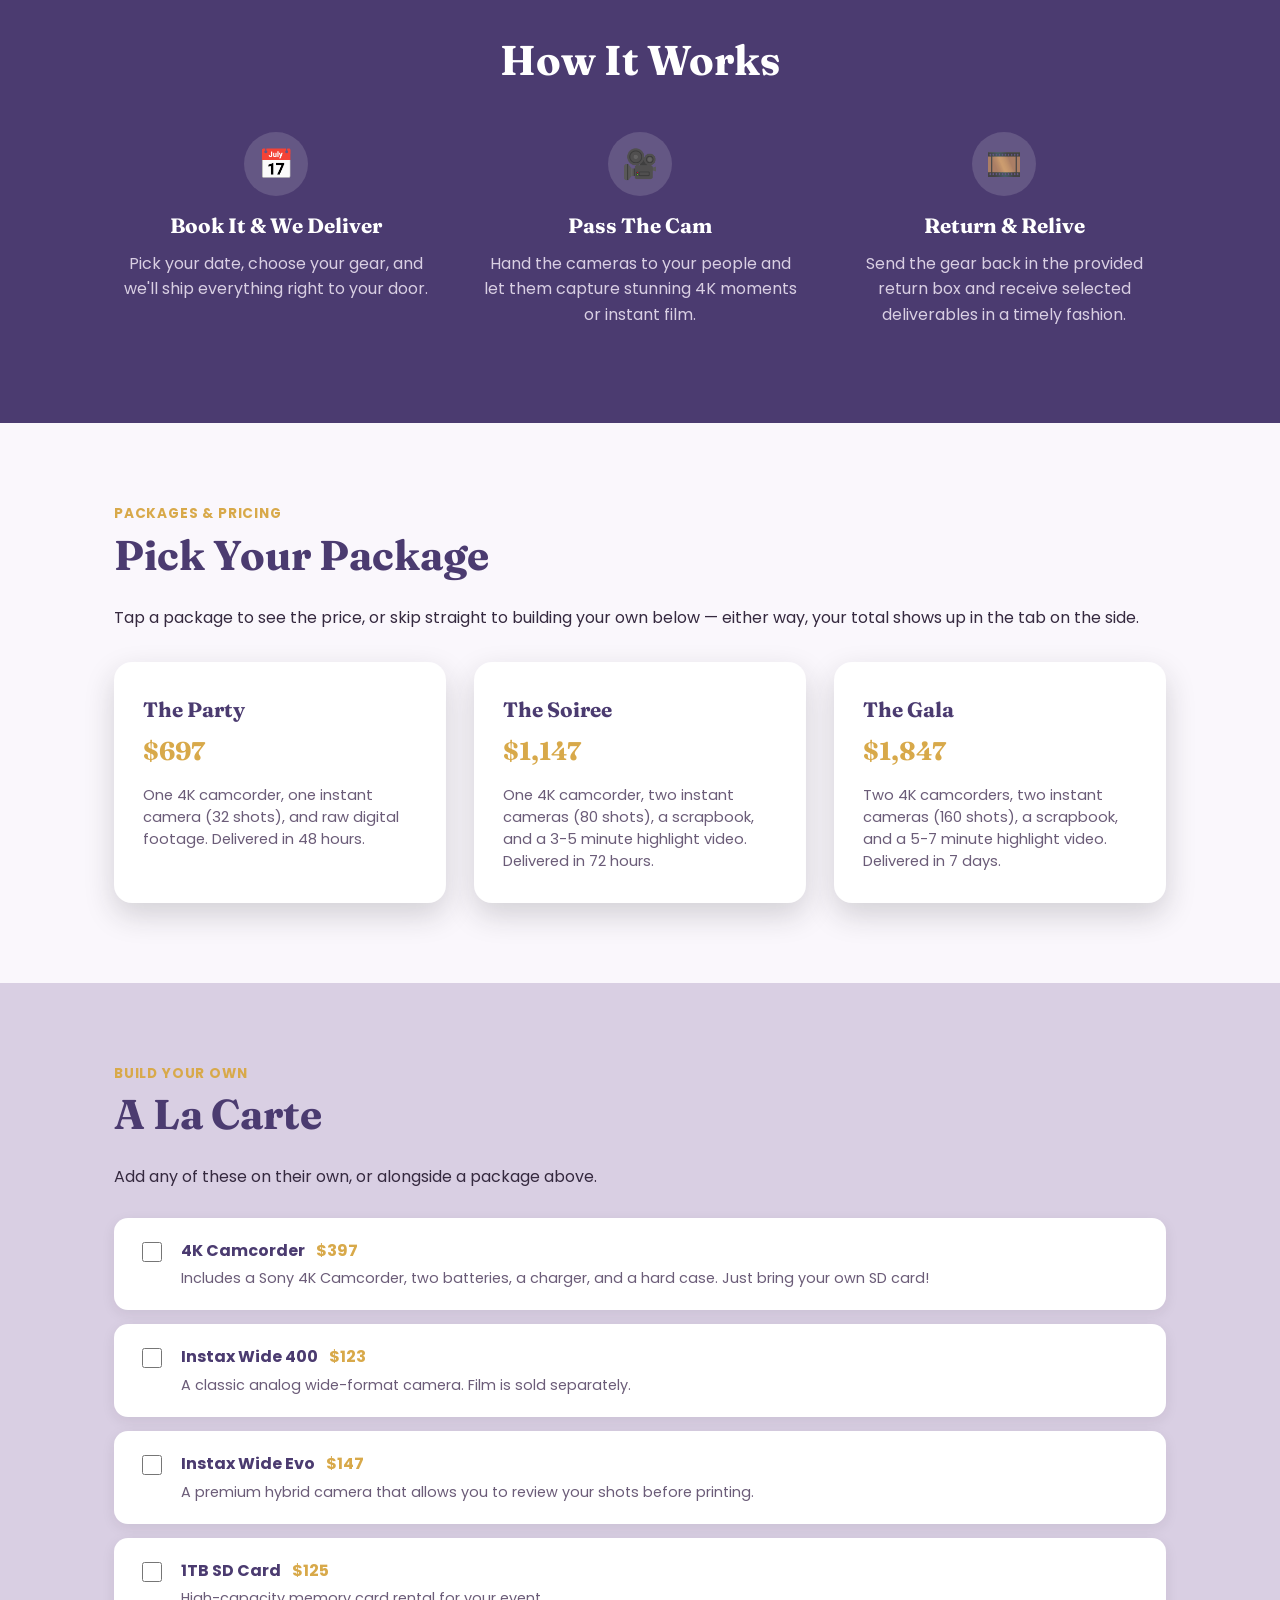
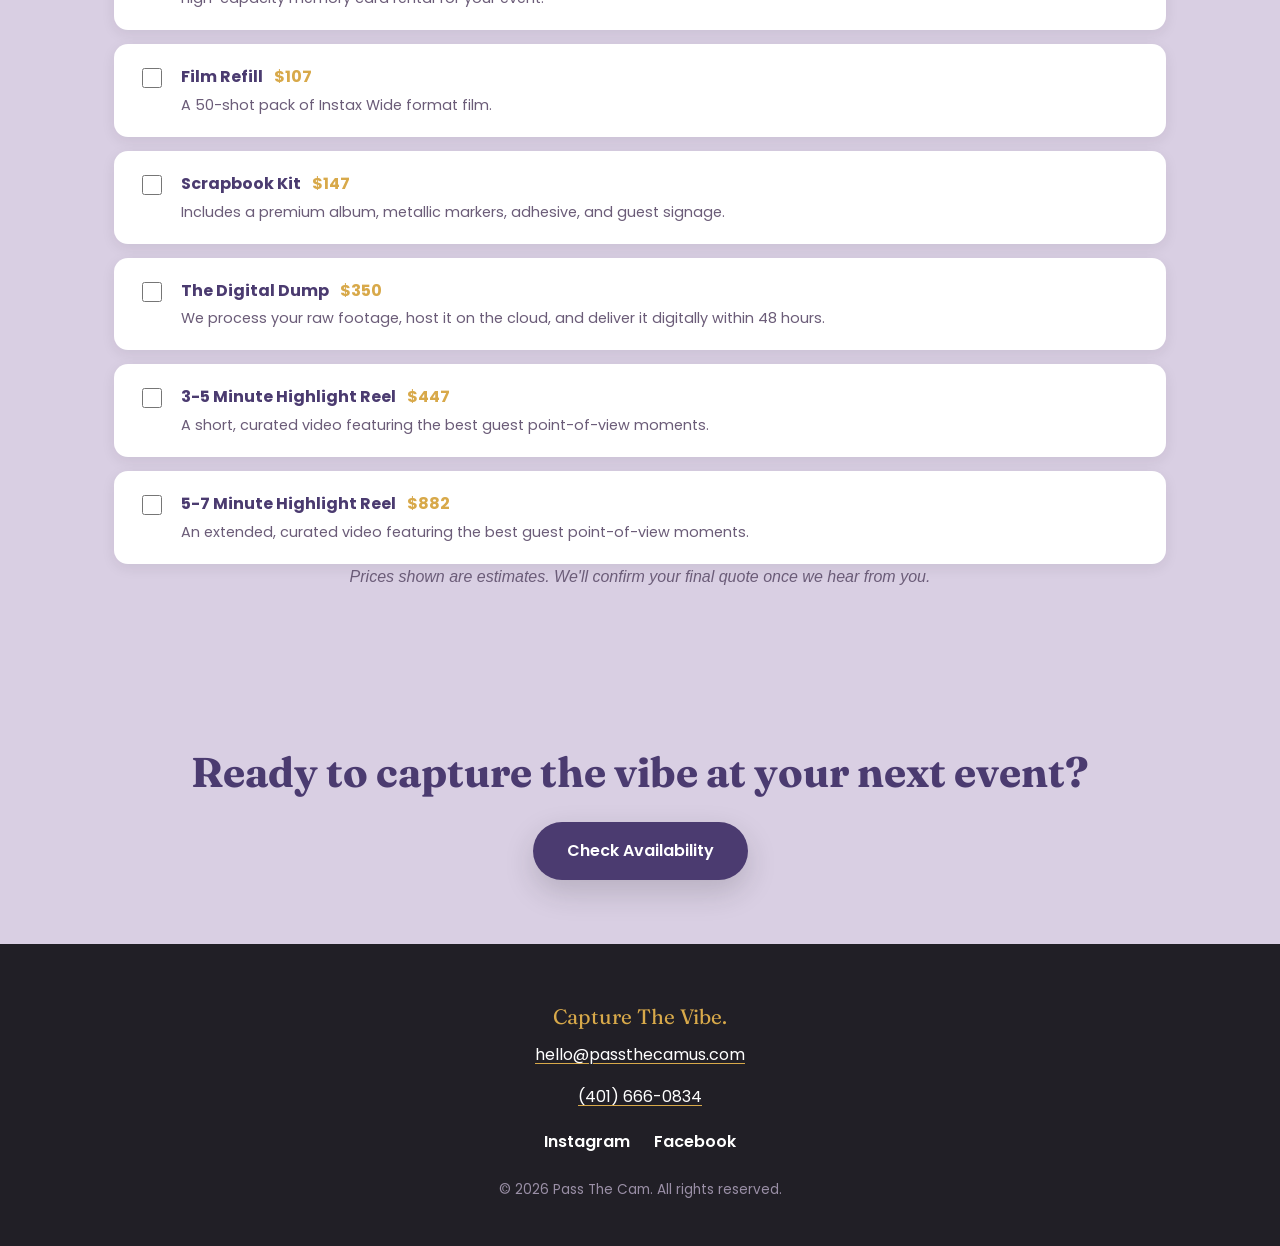
==== commit 3098b8d9: "Move Packages & Pricing onto the home page as a modal + floating cart Replaces the standalone packag" ====
--- a/index.html
+++ b/index.html
@@ -54,7 +54,7 @@
         <li><a href="index.html" aria-current="page">Home</a></li>
         <li><a href="about.html">About</a></li>
         <li><a href="gallery.html">Gallery</a></li>
-        <li><a href="packages.html">Packages &amp; Pricing</a></li>
+        <li><a href="#packages">Packages &amp; Pricing</a></li>
         <li><a href="contact.html">Contact</a></li>
         <li><a class="btn btn-primary" href="contact.html">Check Availability</a></li>
       </ul>
@@ -105,11 +105,164 @@
       </div>
     </section>
 
+    <section class="section-cream" id="packages">
+      <div class="container">
+        <span class="eyebrow">Packages &amp; Pricing</span>
+        <h2>Pick Your Package</h2>
+        <p>Tap a package to see the price, or skip straight to building your own below — either way, your total shows up in the tab on the side.</p>
+
+        <div class="package-grid">
+          <button type="button" class="package-card" data-name="The Party" data-price="697" data-desc="One 4K camcorder, one instant camera (32 shots), and raw digital footage. Delivered in 48 hours.">
+            <span class="package-card-inner">
+              <span class="package-name">The Party</span>
+              <span class="package-price">$697</span>
+              <span class="package-desc">One 4K camcorder, one instant camera (32 shots), and raw digital footage. Delivered in 48 hours.</span>
+            </span>
+          </button>
+
+          <button type="button" class="package-card" data-name="The Soiree" data-price="1147" data-desc="One 4K camcorder, two instant cameras (80 shots), a scrapbook, and a 3-5 minute highlight video. Delivered in 72 hours.">
+            <span class="package-card-inner">
+              <span class="package-name">The Soiree</span>
+              <span class="package-price">$1,147</span>
+              <span class="package-desc">One 4K camcorder, two instant cameras (80 shots), a scrapbook, and a 3-5 minute highlight video. Delivered in 72 hours.</span>
+            </span>
+          </button>
+
+          <button type="button" class="package-card" data-name="The Gala" data-price="1847" data-desc="Two 4K camcorders, two instant cameras (160 shots), a scrapbook, and a 5-7 minute highlight video. Delivered in 7 days.">
+            <span class="package-card-inner">
+              <span class="package-name">The Gala</span>
+              <span class="package-price">$1,847</span>
+              <span class="package-desc">Two 4K camcorders, two instant cameras (160 shots), a scrapbook, and a 5-7 minute highlight video. Delivered in 7 days.</span>
+            </span>
+          </button>
+        </div>
+      </div>
+    </section>
+
+    <section class="section-mauve">
+      <div class="container">
+        <span class="eyebrow">Build Your Own</span>
+        <h2>A La Carte</h2>
+        <p>Add any of these on their own, or alongside a package above.</p>
+
+        <div class="addon-list">
+          <label class="addon-row">
+            <input type="checkbox" data-price="397" data-name="4K Camcorder">
+            <span class="addon-info">
+              <span class="addon-title">4K Camcorder <em>$397</em></span>
+              <span class="addon-desc">Includes a Sony 4K Camcorder, two batteries, a charger, and a hard case. Just bring your own SD card!</span>
+            </span>
+          </label>
+
+          <label class="addon-row">
+            <input type="checkbox" data-price="123" data-name="Instax Wide 400">
+            <span class="addon-info">
+              <span class="addon-title">Instax Wide 400 <em>$123</em></span>
+              <span class="addon-desc">A classic analog wide-format camera. Film is sold separately.</span>
+            </span>
+          </label>
+
+          <label class="addon-row">
+            <input type="checkbox" data-price="147" data-name="Instax Wide Evo">
+            <span class="addon-info">
+              <span class="addon-title">Instax Wide Evo <em>$147</em></span>
+              <span class="addon-desc">A premium hybrid camera that allows you to review your shots before printing.</span>
+            </span>
+          </label>
+
+          <label class="addon-row">
+            <input type="checkbox" data-price="125" data-name="1TB SD Card">
+            <span class="addon-info">
+              <span class="addon-title">1TB SD Card <em>$125</em></span>
+              <span class="addon-desc">High-capacity memory card rental for your event.</span>
+            </span>
+          </label>
+
+          <label class="addon-row">
+            <input type="checkbox" data-price="107" data-name="Film Refill">
+            <span class="addon-info">
+              <span class="addon-title">Film Refill <em>$107</em></span>
+              <span class="addon-desc">A 50-shot pack of Instax Wide format film.</span>
+            </span>
+          </label>
+
+          <label class="addon-row">
+            <input type="checkbox" data-price="147" data-name="Scrapbook Kit">
+            <span class="addon-info">
+              <span class="addon-title">Scrapbook Kit <em>$147</em></span>
+              <span class="addon-desc">Includes a premium album, metallic markers, adhesive, and guest signage.</span>
+            </span>
+          </label>
+
+          <label class="addon-row">
+            <input type="checkbox" data-price="350" data-name="The Digital Dump">
+            <span class="addon-info">
+              <span class="addon-title">The Digital Dump <em>$350</em></span>
+              <span class="addon-desc">We process your raw footage, host it on the cloud, and deliver it digitally within 48 hours.</span>
+            </span>
+          </label>
+
+          <label class="addon-row">
+            <input type="checkbox" data-price="447" data-name="3-5 Minute Highlight Reel">
+            <span class="addon-info">
+              <span class="addon-title">3-5 Minute Highlight Reel <em>$447</em></span>
+              <span class="addon-desc">A short, curated video featuring the best guest point-of-view moments.</span>
+            </span>
+          </label>
+
+          <label class="addon-row">
+            <input type="checkbox" data-price="882" data-name="5-7 Minute Highlight Reel">
+            <span class="addon-info">
+              <span class="addon-title">5-7 Minute Highlight Reel <em>$882</em></span>
+              <span class="addon-desc">An extended, curated video featuring the best guest point-of-view moments.</span>
+            </span>
+          </label>
+        </div>
+        <p class="estimate-hint">Prices shown are estimates. We'll confirm your final quote once we hear from you.</p>
+      </div>
+    </section>
+
     <section class="cta-band">
       <h2>Ready to capture the vibe at your next event?</h2>
       <a class="btn btn-primary" href="contact.html">Check Availability</a>
     </section>
   </main>
+
+  <!-- Package selection popup -->
+  <div class="package-modal" id="package-modal" hidden>
+    <div class="package-modal-backdrop" data-close-modal></div>
+    <div class="package-modal-card" role="dialog" aria-modal="true" aria-labelledby="package-modal-name">
+      <button type="button" class="package-modal-close" data-close-modal aria-label="Close">&times;</button>
+      <span class="package-modal-eyebrow">You selected</span>
+      <h3 id="package-modal-name"></h3>
+      <p class="package-modal-price"></p>
+      <p class="package-modal-desc"></p>
+      <div class="package-modal-actions">
+        <button type="button" class="btn btn-outline-purple" id="package-modal-continue">Continue Browsing</button>
+        <button type="button" class="btn btn-primary" id="package-modal-check">Check Availability</button>
+      </div>
+      <button type="button" class="package-modal-remove" id="package-modal-remove" hidden>Remove this package</button>
+    </div>
+  </div>
+
+  <!-- Floating à la carte cart tab -->
+  <div class="side-tab" id="side-tab">
+    <button type="button" class="side-tab-toggle" id="side-tab-toggle">
+      <span class="side-tab-label">Your Order</span>
+      <span class="side-tab-total" id="side-tab-total">$0</span>
+    </button>
+    <div class="side-tab-panel" id="side-tab-panel" hidden>
+      <h3>Your Order</h3>
+      <ul class="side-tab-items" id="side-tab-items">
+        <li class="side-tab-empty">Nothing selected yet — pick a package or add à la carte items.</li>
+      </ul>
+      <div class="side-tab-total-row">
+        <span>Estimated Total</span>
+        <strong id="side-tab-panel-total">$0</strong>
+      </div>
+      <button type="button" class="btn btn-primary" id="side-tab-check" disabled>Check Availability</button>
+    </div>
+  </div>
 
   <footer class="site-footer">
     <div class="container">
@@ -125,5 +278,6 @@
   </footer>
 
   <script src="js/main.js"></script>
+  <script src="js/home-packages.js"></script>
 </body>
 </html>
--- a/css/styles.css
+++ b/css/styles.css
@@ -814,7 +814,7 @@
   text-underline-offset: 4px;
 }
 
-/* ---------- Packages calculator ---------- */
+/* ---------- Packages & À La Carte ---------- */
 
 .package-grid {
   display: grid;
@@ -826,12 +826,13 @@
 .package-card {
   cursor: pointer;
   display: block;
-}
-
-.package-card input {
-  position: absolute;
-  opacity: 0;
-  pointer-events: none;
+  width: 100%;
+  text-align: left;
+  background: none;
+  border: none;
+  padding: 0;
+  font: inherit;
+  color: inherit;
 }
 
 .package-card-inner {
@@ -846,12 +847,16 @@
   transition: border-color 0.15s ease, transform 0.15s ease;
 }
 
-.package-card input:checked + .package-card-inner {
+.package-card:hover .package-card-inner {
+  transform: translateY(-3px);
+}
+
+.package-card.is-selected .package-card-inner {
   border-color: var(--gold);
   transform: translateY(-3px);
 }
 
-.package-card input:focus-visible + .package-card-inner {
+.package-card:focus-visible .package-card-inner {
   outline: 2px solid var(--purple-dark);
   outline-offset: 2px;
 }
@@ -945,54 +950,244 @@
   font-style: italic;
 }
 
-.estimate-bar {
+/* Package selection popup */
+
+.package-modal[hidden] {
+  display: none;
+}
+
+.package-modal {
   position: fixed;
-  left: 0;
+  inset: 0;
+  z-index: 300;
+  display: flex;
+  align-items: center;
+  justify-content: center;
+  padding: 24px;
+}
+
+.package-modal-backdrop {
+  position: absolute;
+  inset: 0;
+  background: rgba(33, 31, 38, 0.55);
+}
+
+body.modal-open {
+  overflow: hidden;
+}
+
+.package-modal-card {
+  position: relative;
+  background: var(--white);
+  border-radius: var(--radius);
+  box-shadow: 0 24px 60px rgba(0, 0, 0, 0.35);
+  padding: 40px 36px 32px;
+  max-width: 440px;
+  width: 100%;
+  text-align: center;
+}
+
+.package-modal-close {
+  position: absolute;
+  top: 14px;
+  right: 16px;
+  background: none;
+  border: none;
+  font-size: 1.6rem;
+  line-height: 1;
+  color: #6b5c78;
+  cursor: pointer;
+}
+
+.package-modal-eyebrow {
+  display: block;
+  color: var(--gold);
+  font-weight: 700;
+  letter-spacing: 0.06em;
+  text-transform: uppercase;
+  font-size: 0.8rem;
+  margin-bottom: 6px;
+}
+
+.package-modal-card h3 {
+  margin-bottom: 4px;
+}
+
+.package-modal-price {
+  font-family: var(--font-heading);
+  font-weight: 700;
+  color: var(--gold);
+  font-size: 1.8rem;
+  margin-bottom: 12px;
+}
+
+.package-modal-desc {
+  color: #6b5c78;
+  font-size: 0.95rem;
+  margin-bottom: 26px;
+}
+
+.package-modal-actions {
+  display: flex;
+  gap: 12px;
+  justify-content: center;
+  flex-wrap: wrap;
+}
+
+.btn-outline-purple {
+  background: transparent;
+  color: var(--purple-dark);
+  border: 2px solid var(--mauve-light);
+}
+
+.btn-outline-purple:hover {
+  border-color: var(--purple-dark);
+}
+
+.package-modal-remove {
+  display: block;
+  margin: 18px auto 0;
+  background: none;
+  border: none;
+  color: #9c4b4b;
+  font-size: 0.85rem;
+  text-decoration: underline;
+  cursor: pointer;
+}
+
+/* Floating à la carte cart tab */
+
+.side-tab {
+  position: fixed;
   right: 0;
-  bottom: 0;
-  z-index: 150;
-  background: var(--near-black);
-  box-shadow: 0 -8px 24px rgba(0, 0, 0, 0.25);
-}
-
-.estimate-bar-inner {
+  top: 55%;
+  transform: translateY(-50%);
+  z-index: 250;
+  display: flex;
+  align-items: flex-start;
+}
+
+.side-tab-toggle {
+  writing-mode: vertical-rl;
+  transform: rotate(180deg);
+  background: var(--purple-dark);
+  color: var(--white);
+  border: none;
+  border-radius: 14px 0 0 14px;
+  padding: 18px 10px;
   display: flex;
   align-items: center;
+  gap: 10px;
+  cursor: pointer;
+  box-shadow: -4px 4px 16px rgba(33, 31, 38, 0.25);
+  font-family: var(--font-body);
+}
+
+.side-tab-label {
+  font-weight: 600;
+  font-size: 0.85rem;
+  letter-spacing: 0.03em;
+}
+
+.side-tab-total {
+  font-family: var(--font-heading);
+  font-weight: 700;
+  color: var(--gold);
+  font-size: 1rem;
+}
+
+.side-tab-panel {
+  position: absolute;
+  right: 100%;
+  top: 50%;
+  transform: translateY(-50%);
+  width: min(320px, 82vw);
+  background: var(--white);
+  border-radius: var(--radius);
+  box-shadow: 0 16px 40px rgba(33, 31, 38, 0.3);
+  padding: 26px;
+  margin-right: 10px;
+}
+
+.side-tab-panel[hidden] {
+  display: none;
+}
+
+.side-tab-panel h3 {
+  margin-bottom: 14px;
+}
+
+.side-tab-items {
+  list-style: none;
+  margin: 0 0 18px;
+  padding: 0;
+  max-height: 260px;
+  overflow-y: auto;
+}
+
+.side-tab-items li {
+  display: flex;
   justify-content: space-between;
-  gap: 20px;
-  flex-wrap: wrap;
-  padding: 16px 24px;
-}
-
-.estimate-text {
-  display: flex;
-  flex-direction: column;
-}
-
-.estimate-text span {
-  font-size: 0.75rem;
-  text-transform: uppercase;
-  letter-spacing: 0.05em;
-  color: var(--mauve-light);
-}
-
-.estimate-text strong {
+  gap: 12px;
+  padding: 8px 0;
+  border-bottom: 1px solid var(--mauve-light);
+  font-size: 0.9rem;
+  color: var(--text-body);
+}
+
+.side-tab-items li.side-tab-empty {
+  display: block;
+  border-bottom: none;
+  color: #6b5c78;
+  font-style: italic;
+  font-size: 0.85rem;
+}
+
+.side-tab-total-row {
+  display: flex;
+  justify-content: space-between;
+  align-items: baseline;
+  margin-bottom: 18px;
+  font-weight: 700;
+  color: var(--purple-dark);
+}
+
+.side-tab-total-row strong {
   font-family: var(--font-heading);
-  font-size: 1.6rem;
   color: var(--gold);
-}
-
-#book-package-btn:disabled {
+  font-size: 1.3rem;
+}
+
+#side-tab-check {
+  width: 100%;
+}
+
+#side-tab-check:disabled {
   opacity: 0.4;
   cursor: not-allowed;
 }
 
-#book-package-btn:disabled:hover {
+#side-tab-check:disabled:hover {
   transform: none;
 }
 
-.site-footer.has-estimate-bar {
-  padding-bottom: 130px;
+@media (max-width: 640px) {
+  .side-tab {
+    top: auto;
+    bottom: 90px;
+    transform: none;
+  }
+
+  .side-tab-panel {
+    position: fixed;
+    right: 12px;
+    left: 12px;
+    bottom: 150px;
+    top: auto;
+    transform: none;
+    width: auto;
+    margin-right: 0;
+  }
 }
 
 /* ---------- Thanks page ---------- */
@@ -1009,6 +1204,18 @@
   color: var(--white);
   text-align: center;
   padding: 56px 24px 32px;
+}
+
+.site-footer p a {
+  text-decoration: underline;
+  text-decoration-color: var(--gold);
+  text-underline-offset: 3px;
+}
+
+@media (max-width: 420px) {
+  .site-footer p {
+    font-size: 0.9rem;
+  }
 }
 
 .site-footer .tagline {
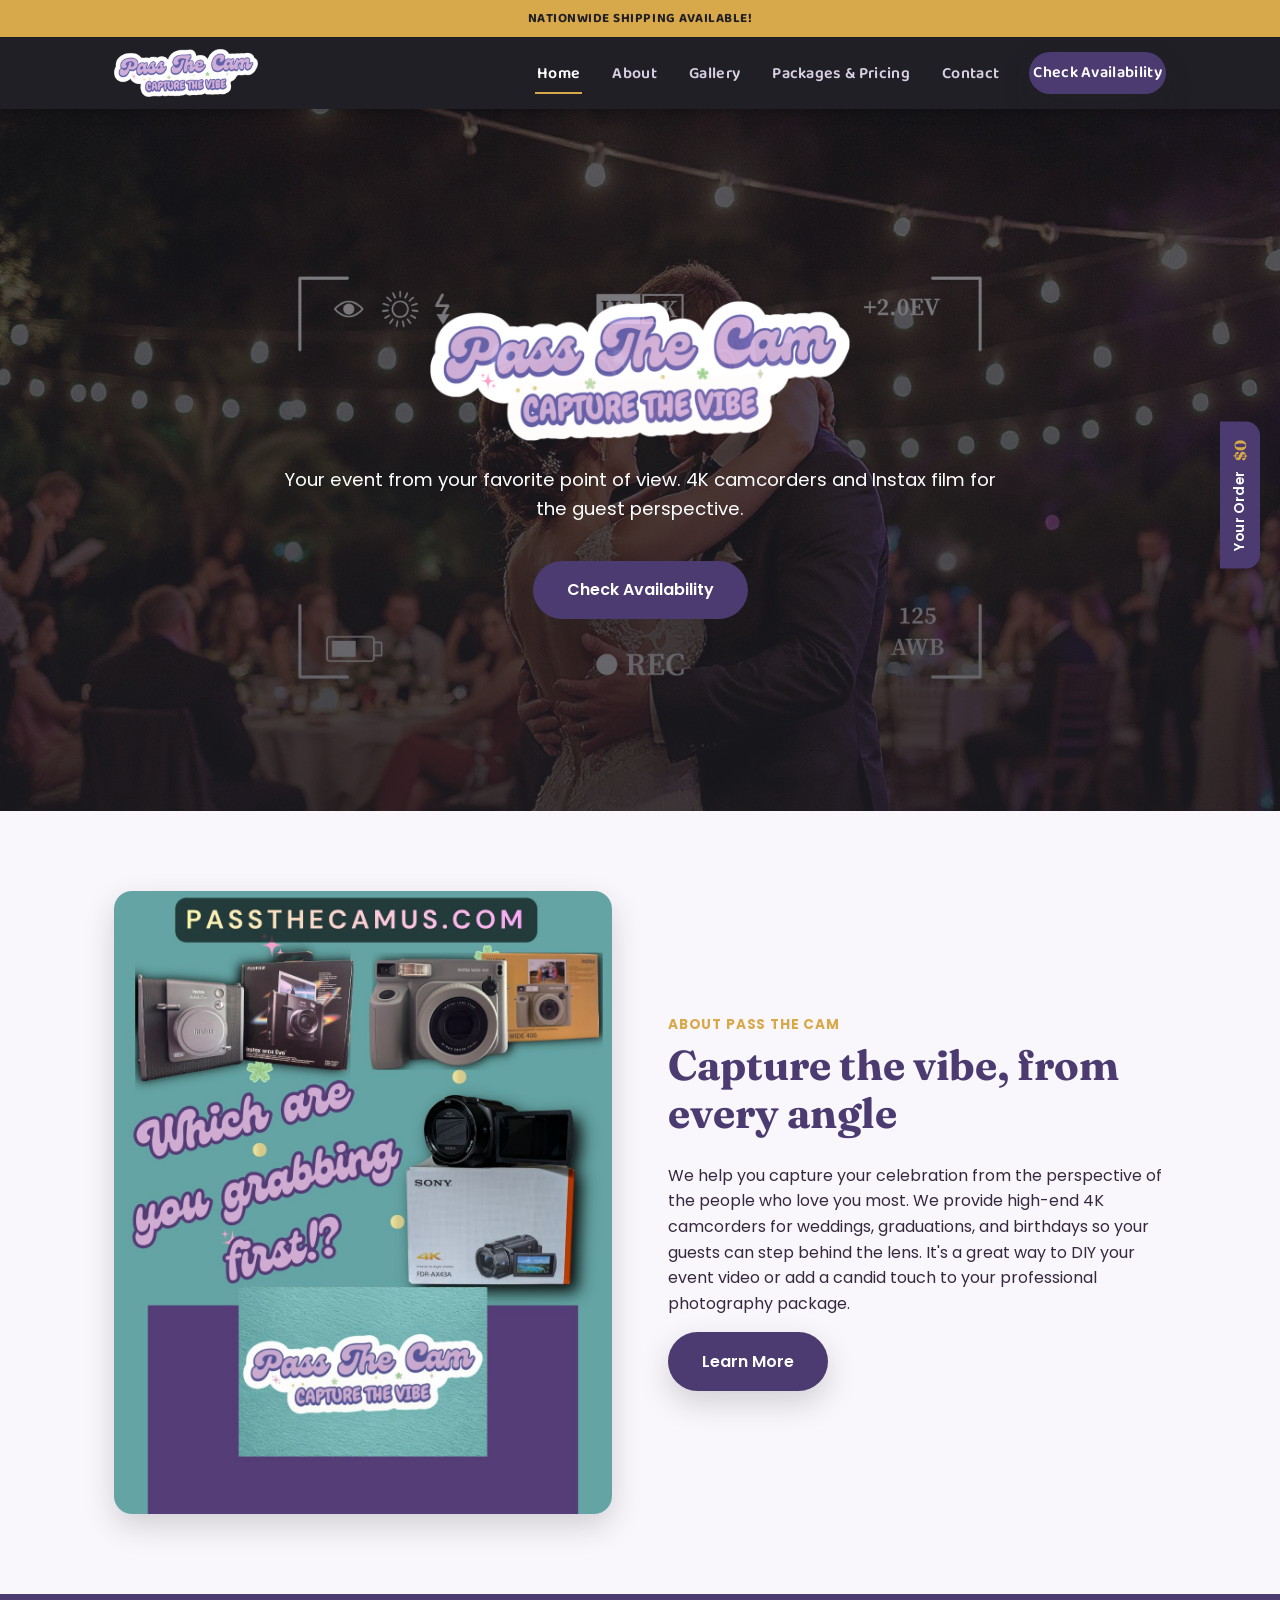
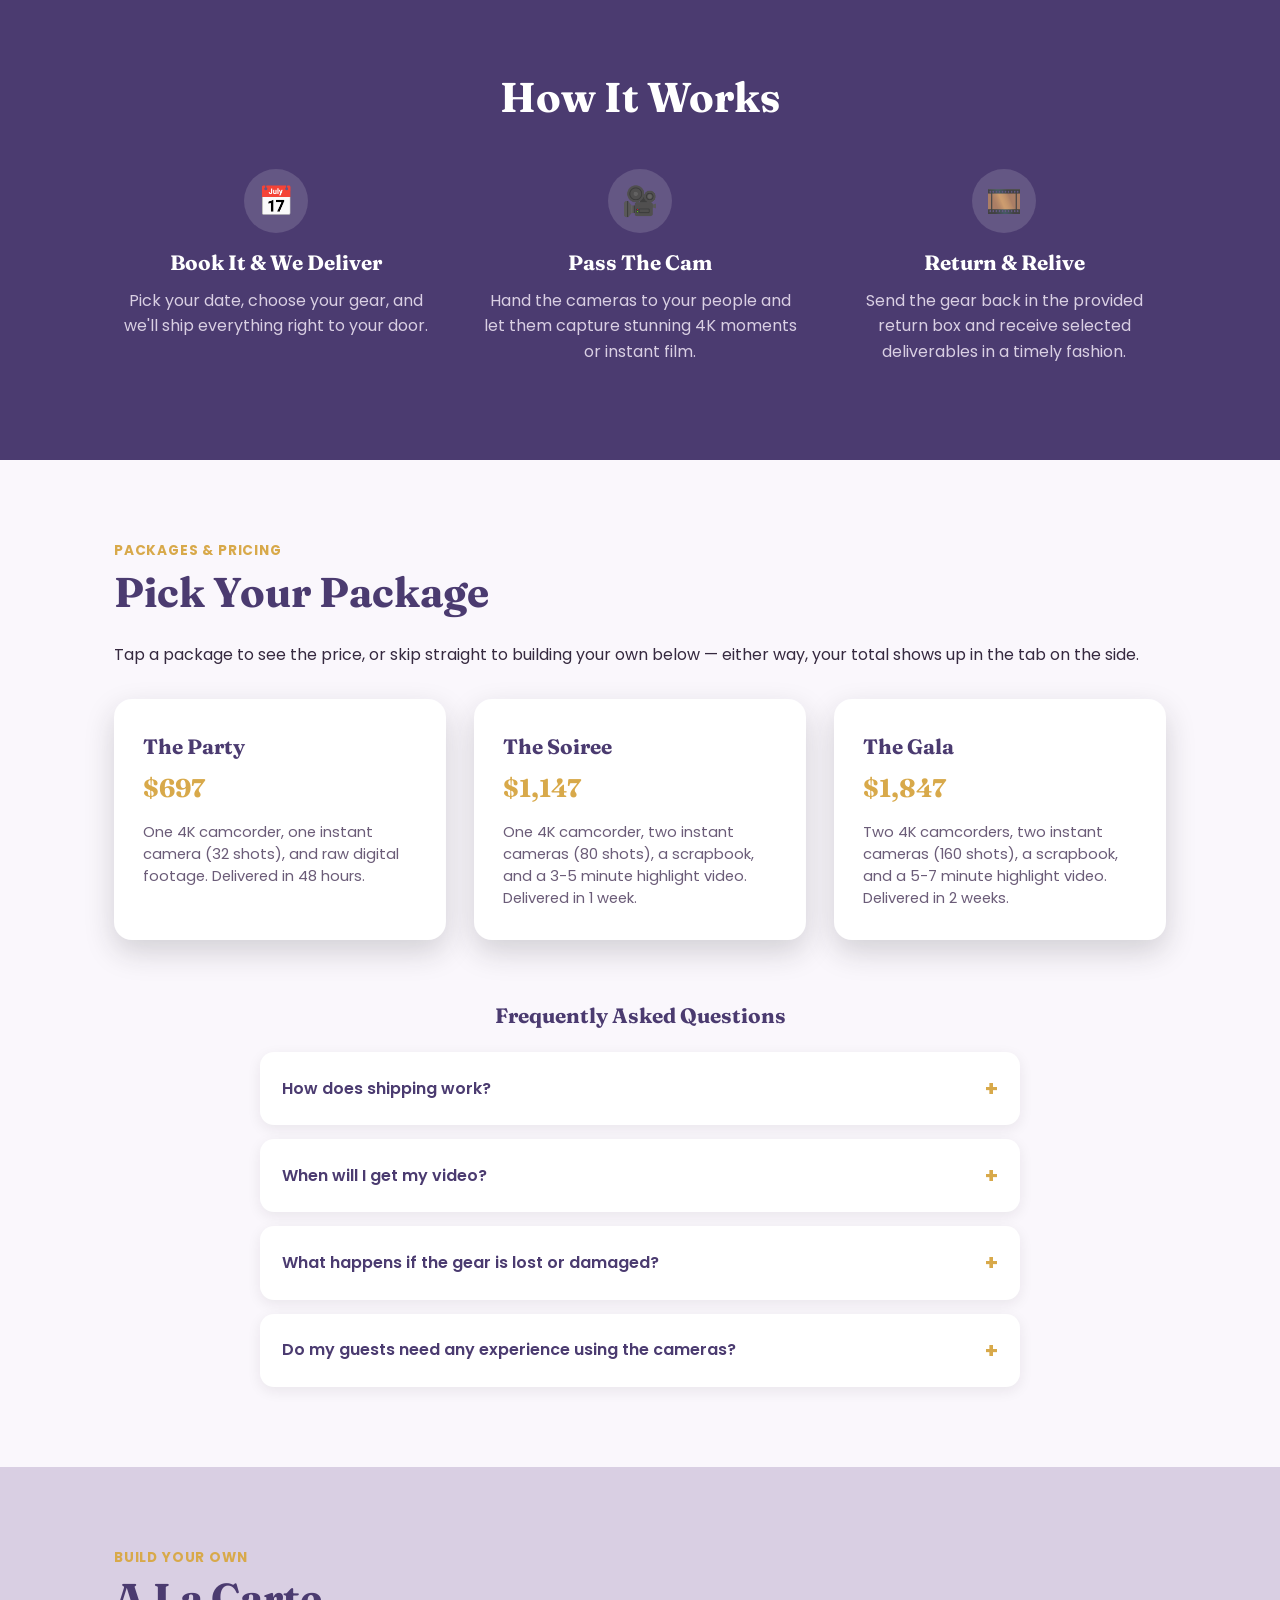
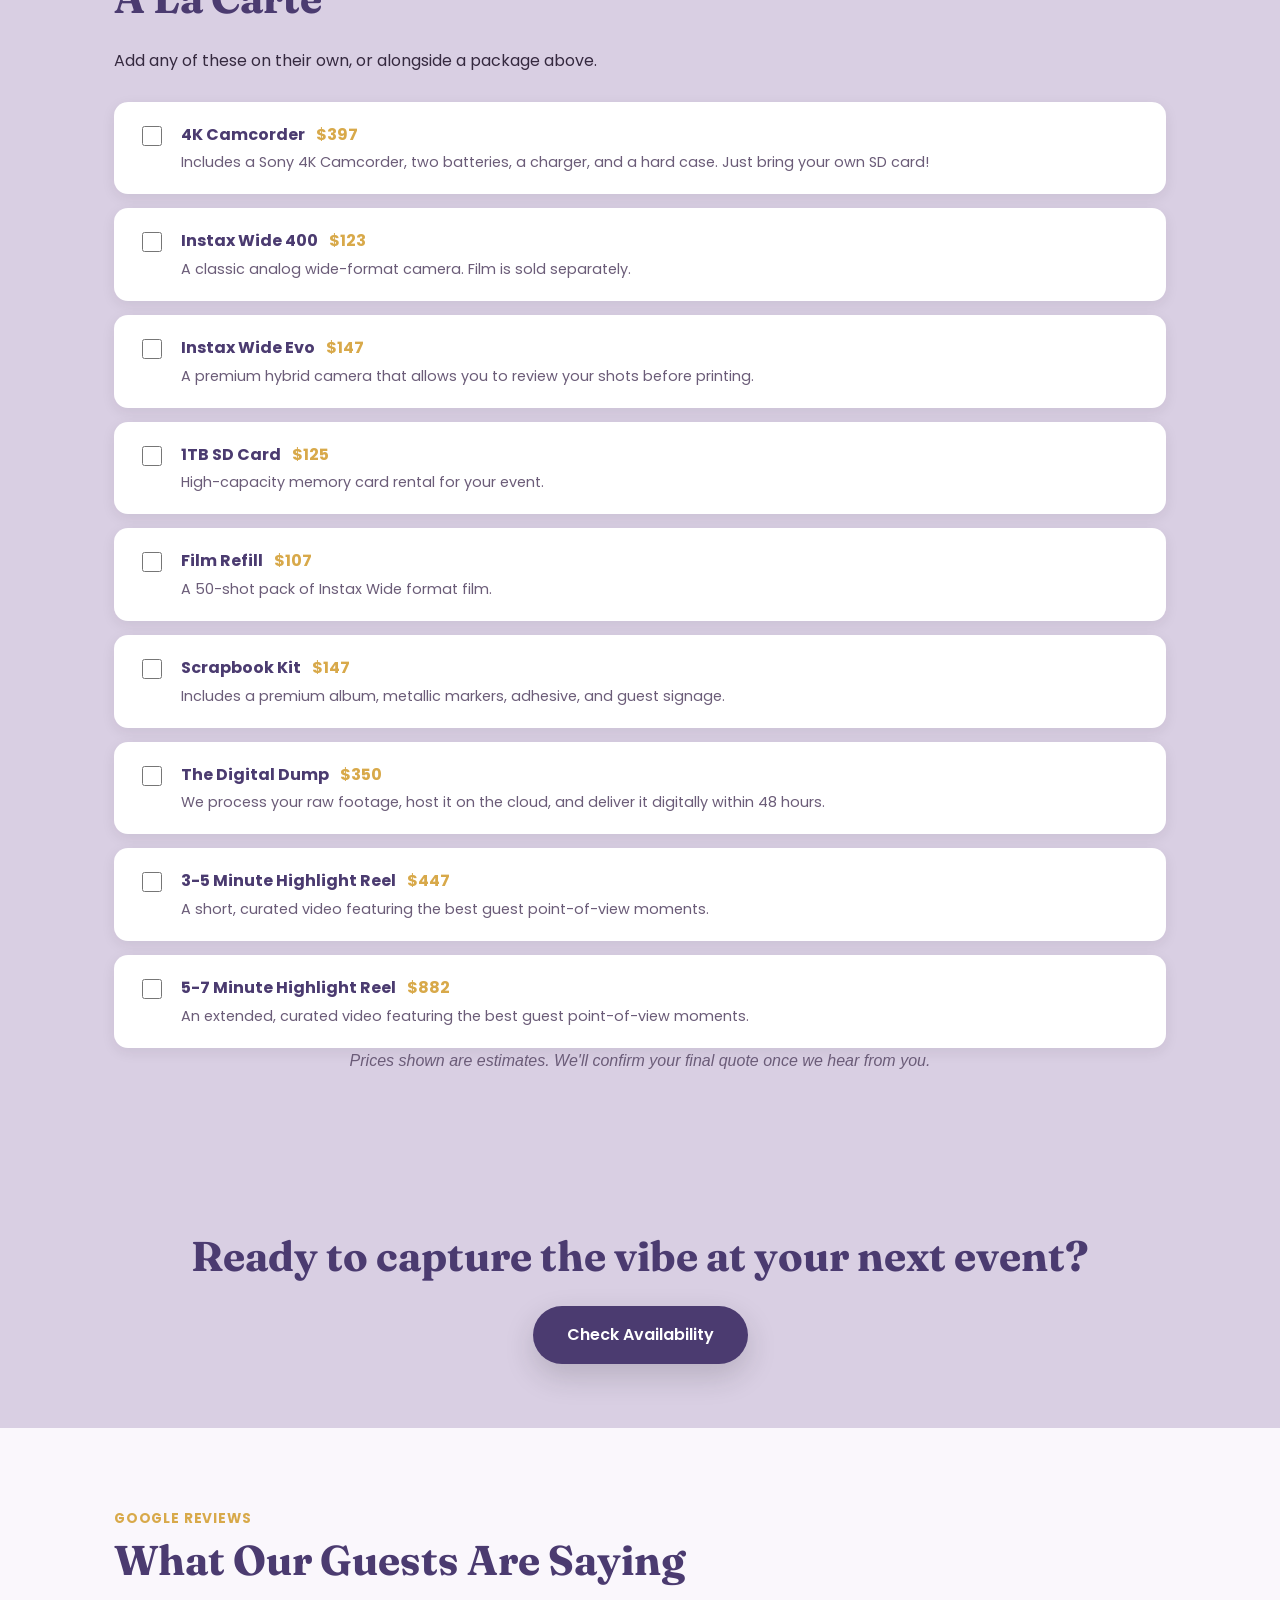
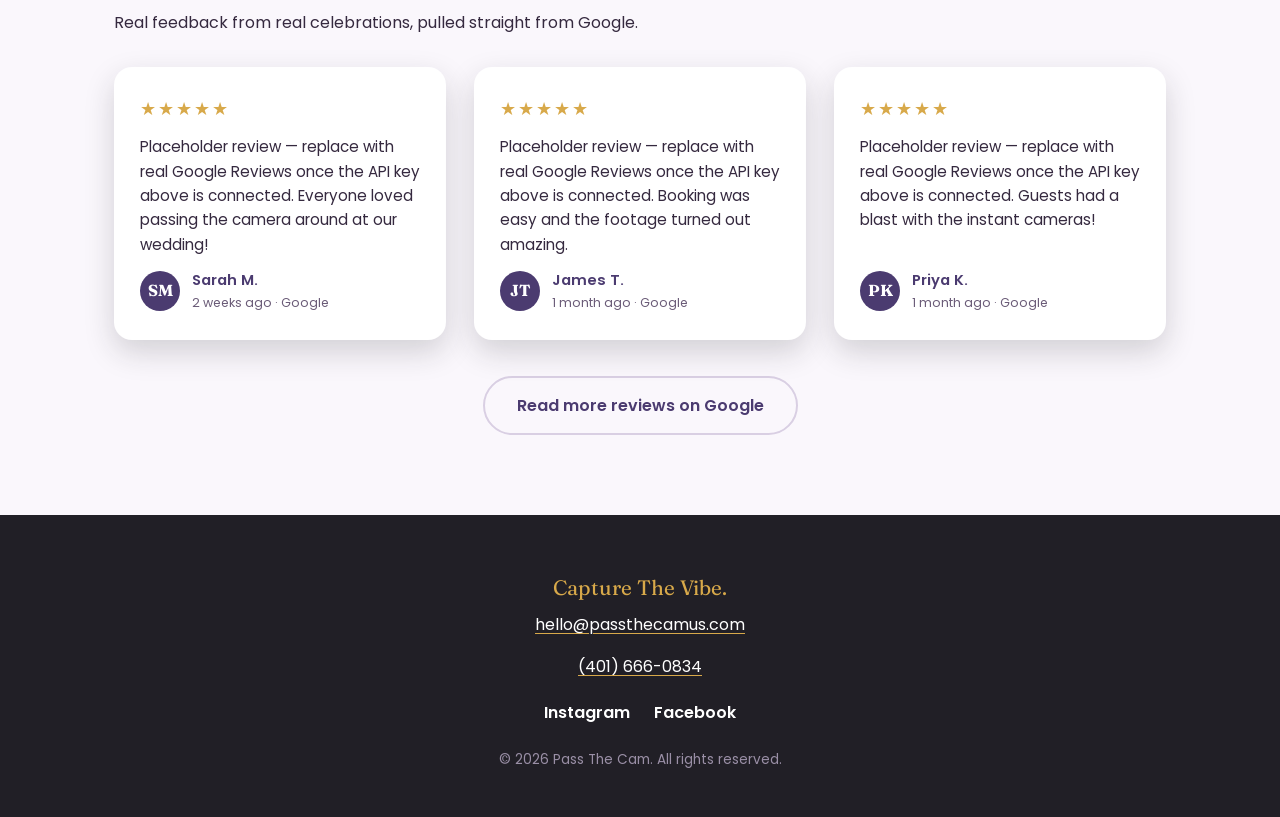
==== commit 72a41c09: "Add shipping banner, Google reviews, package FAQ, and contact page package link - Site-wide "Nationw" ====
--- a/index.html
+++ b/index.html
@@ -45,6 +45,9 @@
 <body>
 
   <header class="site-header">
+    <div class="announcement-bar">
+      <p>Nationwide Shipping Available!</p>
+    </div>
     <nav class="nav">
       <a class="nav-logo" href="index.html"><img src="images/logo.png" alt="Pass The Cam"></a>
       <button class="nav-toggle" aria-label="Toggle menu" aria-expanded="false">
@@ -120,21 +123,51 @@
             </span>
           </button>
 
-          <button type="button" class="package-card" data-name="The Soiree" data-price="1147" data-desc="One 4K camcorder, two instant cameras (80 shots), a scrapbook, and a 3-5 minute highlight video. Delivered in 72 hours.">
+          <button type="button" class="package-card" data-name="The Soiree" data-price="1147" data-desc="One 4K camcorder, two instant cameras (80 shots), a scrapbook, and a 3-5 minute highlight video. Delivered in 1 week.">
             <span class="package-card-inner">
               <span class="package-name">The Soiree</span>
               <span class="package-price">$1,147</span>
-              <span class="package-desc">One 4K camcorder, two instant cameras (80 shots), a scrapbook, and a 3-5 minute highlight video. Delivered in 72 hours.</span>
+              <span class="package-desc">One 4K camcorder, two instant cameras (80 shots), a scrapbook, and a 3-5 minute highlight video. Delivered in 1 week.</span>
             </span>
           </button>
 
-          <button type="button" class="package-card" data-name="The Gala" data-price="1847" data-desc="Two 4K camcorders, two instant cameras (160 shots), a scrapbook, and a 5-7 minute highlight video. Delivered in 7 days.">
+          <button type="button" class="package-card" data-name="The Gala" data-price="1847" data-desc="Two 4K camcorders, two instant cameras (160 shots), a scrapbook, and a 5-7 minute highlight video. Delivered in 2 weeks.">
             <span class="package-card-inner">
               <span class="package-name">The Gala</span>
               <span class="package-price">$1,847</span>
-              <span class="package-desc">Two 4K camcorders, two instant cameras (160 shots), a scrapbook, and a 5-7 minute highlight video. Delivered in 7 days.</span>
+              <span class="package-desc">Two 4K camcorders, two instant cameras (160 shots), a scrapbook, and a 5-7 minute highlight video. Delivered in 2 weeks.</span>
             </span>
           </button>
+        </div>
+
+        <div class="faq-block">
+          <h3 class="faq-heading">Frequently Asked Questions</h3>
+          <div class="faq-list">
+            <details class="faq-item">
+              <summary class="faq-question">How does shipping work?<span class="faq-icon">+</span></summary>
+              <div class="faq-answer">
+                <p>Placeholder answer — edit this text to explain how gear is shipped to and from the event (carrier, timing, packaging, etc.).</p>
+              </div>
+            </details>
+            <details class="faq-item">
+              <summary class="faq-question">When will I get my video?<span class="faq-icon">+</span></summary>
+              <div class="faq-answer">
+                <p>Placeholder answer — edit this text to explain delivery timelines for each package's video and digital footage.</p>
+              </div>
+            </details>
+            <details class="faq-item">
+              <summary class="faq-question">What happens if the gear is lost or damaged?<span class="faq-icon">+</span></summary>
+              <div class="faq-answer">
+                <p>Placeholder answer — edit this text to explain your loss/damage policy, deposits, or insurance options.</p>
+              </div>
+            </details>
+            <details class="faq-item">
+              <summary class="faq-question">Do my guests need any experience using the cameras?<span class="faq-icon">+</span></summary>
+              <div class="faq-answer">
+                <p>Placeholder answer — edit this text to reassure guests that the gear is simple, point-and-shoot, and beginner friendly.</p>
+              </div>
+            </details>
+          </div>
         </div>
       </div>
     </section>
@@ -225,6 +258,18 @@
     <section class="cta-band">
       <h2>Ready to capture the vibe at your next event?</h2>
       <a class="btn btn-primary" href="contact.html">Check Availability</a>
+    </section>
+
+    <section class="section-cream" id="reviews">
+      <div class="container">
+        <span class="eyebrow">Google Reviews</span>
+        <h2>What Our Guests Are Saying</h2>
+        <p>Real feedback from real celebrations, pulled straight from Google.</p>
+
+        <div class="reviews-grid" id="google-reviews-grid"></div>
+
+        <a class="btn btn-outline-purple reviews-cta" id="google-reviews-link" href="https://www.google.com/search?q=Pass+The+Cam+reviews" target="_blank" rel="noopener">Read more reviews on Google</a>
+      </div>
     </section>
   </main>
 
@@ -279,5 +324,6 @@
 
   <script src="js/main.js"></script>
   <script src="js/home-packages.js"></script>
+  <script src="js/google-reviews.js"></script>
 </body>
 </html>
--- a/css/styles.css
+++ b/css/styles.css
@@ -120,6 +120,22 @@
   box-shadow: 0 2px 12px rgba(0, 0, 0, 0.3);
 }
 
+.announcement-bar {
+  background: var(--gold);
+  text-align: center;
+  padding: 8px 24px;
+}
+
+.announcement-bar p {
+  margin: 0;
+  font-family: var(--font-display);
+  font-weight: 700;
+  font-size: 0.82rem;
+  letter-spacing: 0.04em;
+  text-transform: uppercase;
+  color: var(--near-black);
+}
+
 .nav {
   display: flex;
   align-items: center;
@@ -565,6 +581,35 @@
   cursor: pointer;
 }
 
+/* ---------- Package link callout (Contact page) ---------- */
+
+.package-link-row {
+  margin-bottom: 24px;
+}
+
+.package-link {
+  display: inline-flex;
+  align-items: center;
+  gap: 8px;
+  background: var(--cream);
+  border: 2px solid var(--mauve-light);
+  border-radius: 999px;
+  padding: 10px 18px;
+  font-size: 0.88rem;
+  font-weight: 600;
+  color: var(--purple-dark);
+  transition: border-color 0.15s ease, background 0.15s ease;
+}
+
+.package-link:hover {
+  border-color: var(--gold);
+  background: var(--white);
+}
+
+.package-link .package-link-arrow {
+  color: var(--gold);
+}
+
 /* ---------- Contact ---------- */
 
 .ptc-calendar {
@@ -948,6 +993,66 @@
   text-align: center;
   color: #6b5c78;
   font-style: italic;
+}
+
+/* ---------- FAQ accordion ---------- */
+
+.faq-block {
+  margin-top: 64px;
+}
+
+.faq-heading {
+  text-align: center;
+  margin-bottom: 24px;
+}
+
+.faq-list {
+  display: flex;
+  flex-direction: column;
+  gap: 14px;
+  max-width: 760px;
+  margin: 0 auto;
+}
+
+.faq-item {
+  background: var(--white);
+  border-radius: 14px;
+  padding: 4px 22px;
+  box-shadow: 0 4px 14px rgba(33, 31, 38, 0.08);
+}
+
+.faq-question {
+  display: flex;
+  align-items: center;
+  justify-content: space-between;
+  gap: 16px;
+  padding: 16px 0;
+  font-weight: 600;
+  color: var(--purple-dark);
+  cursor: pointer;
+  list-style: none;
+}
+
+.faq-question::-webkit-details-marker {
+  display: none;
+}
+
+.faq-icon {
+  color: var(--gold);
+  font-size: 1.3rem;
+  font-weight: 700;
+  flex-shrink: 0;
+  transition: transform 0.15s ease;
+}
+
+.faq-item[open] .faq-icon {
+  transform: rotate(45deg);
+}
+
+.faq-answer p {
+  margin: 0;
+  padding-bottom: 18px;
+  color: #6b5c78;
 }
 
 /* Package selection popup */
@@ -1190,6 +1295,84 @@
   }
 }
 
+/* ---------- Google Reviews ---------- */
+
+.reviews-grid {
+  display: grid;
+  grid-template-columns: repeat(3, 1fr);
+  gap: 28px;
+  margin-top: 32px;
+}
+
+.review-card {
+  display: flex;
+  flex-direction: column;
+  gap: 12px;
+  background: var(--white);
+  border-radius: var(--radius);
+  padding: 28px 26px;
+  box-shadow: var(--shadow);
+}
+
+.review-stars {
+  color: var(--gold);
+  font-size: 1.1rem;
+  letter-spacing: 2px;
+}
+
+.review-text {
+  flex-grow: 1;
+  margin: 0;
+  color: var(--text-body);
+  font-size: 0.95rem;
+  line-height: 1.6;
+}
+
+.review-author {
+  display: flex;
+  align-items: center;
+  gap: 12px;
+}
+
+.review-avatar {
+  display: flex;
+  align-items: center;
+  justify-content: center;
+  flex-shrink: 0;
+  width: 40px;
+  height: 40px;
+  border-radius: 50%;
+  background: var(--purple-dark);
+  color: var(--white);
+  font-family: var(--font-heading);
+  font-weight: 700;
+}
+
+.review-author-name {
+  display: block;
+  font-weight: 600;
+  color: var(--purple-dark);
+  font-size: 0.92rem;
+}
+
+.review-source {
+  display: block;
+  color: #6b5c78;
+  font-size: 0.78rem;
+}
+
+.reviews-cta {
+  display: block;
+  width: fit-content;
+  margin: 36px auto 0;
+}
+
+@media (max-width: 900px) {
+  .reviews-grid {
+    grid-template-columns: 1fr;
+  }
+}
+
 /* ---------- Thanks page ---------- */
 
 .thanks {
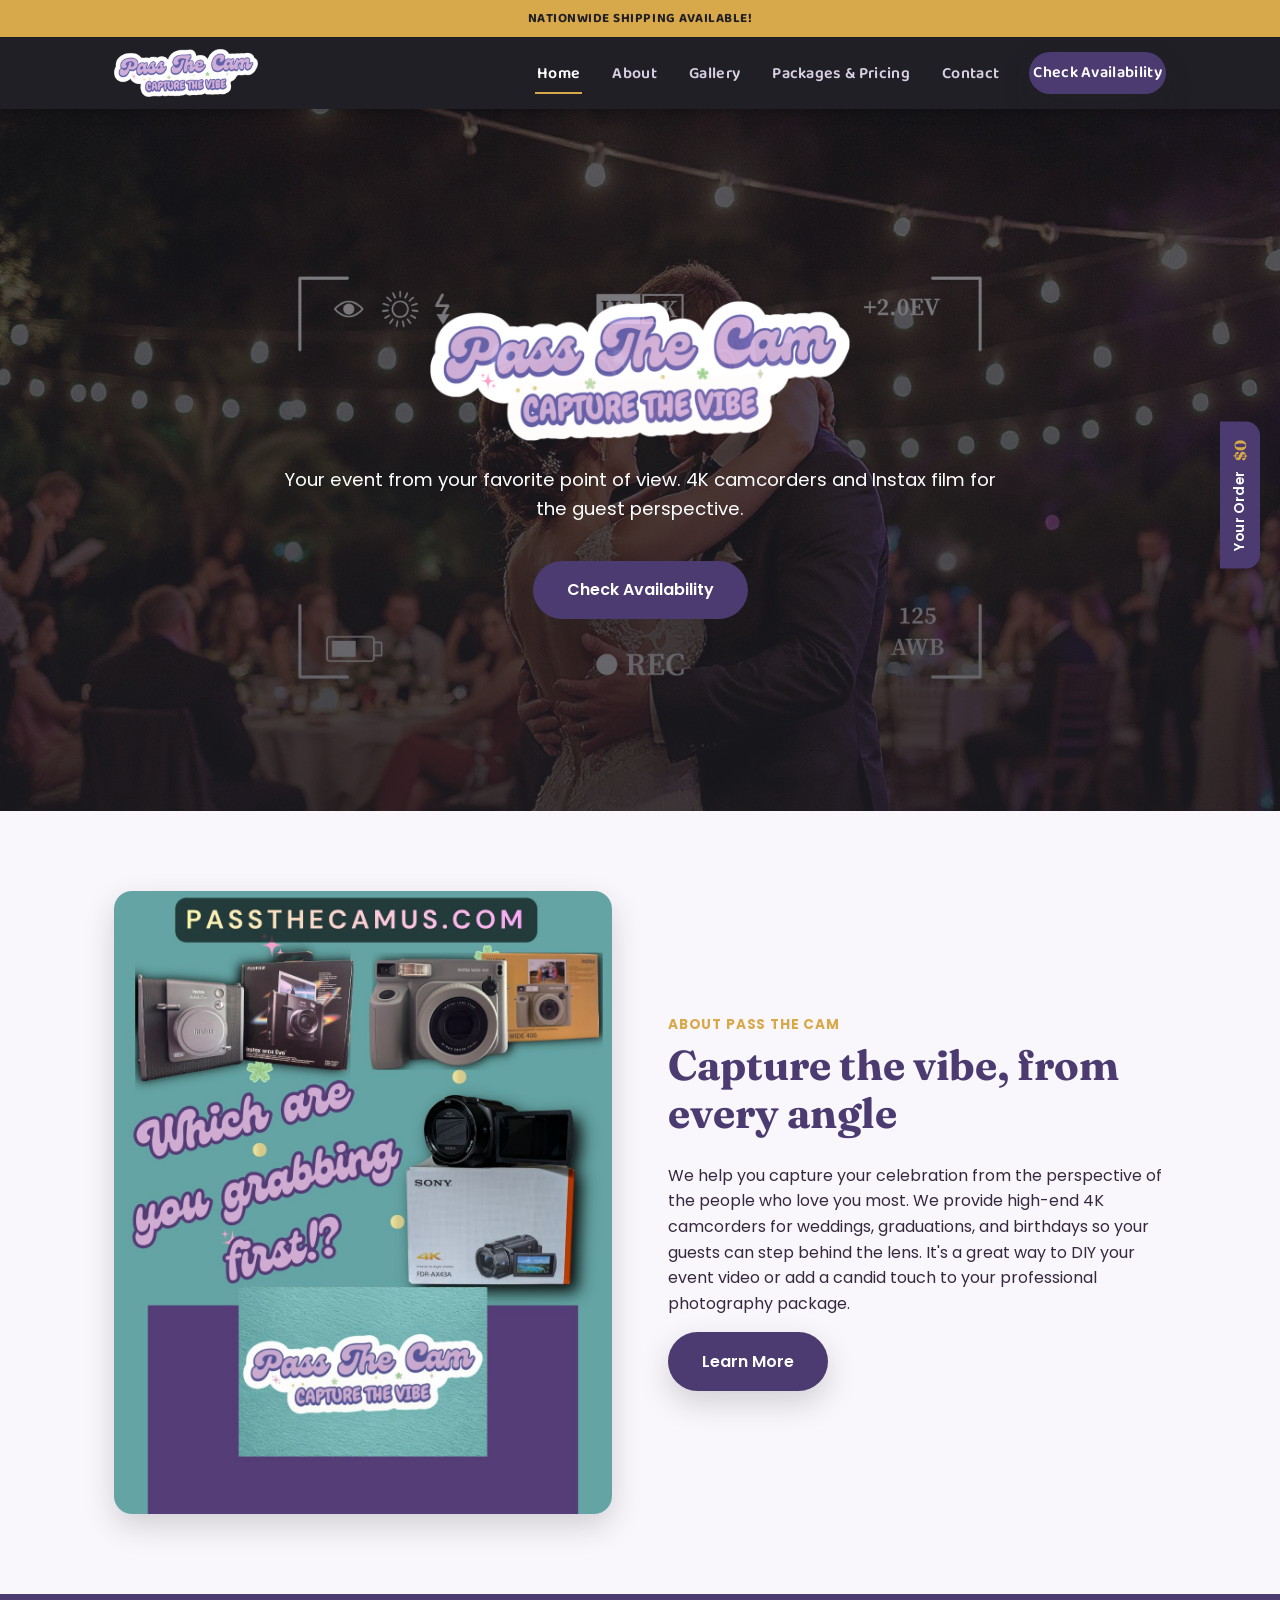
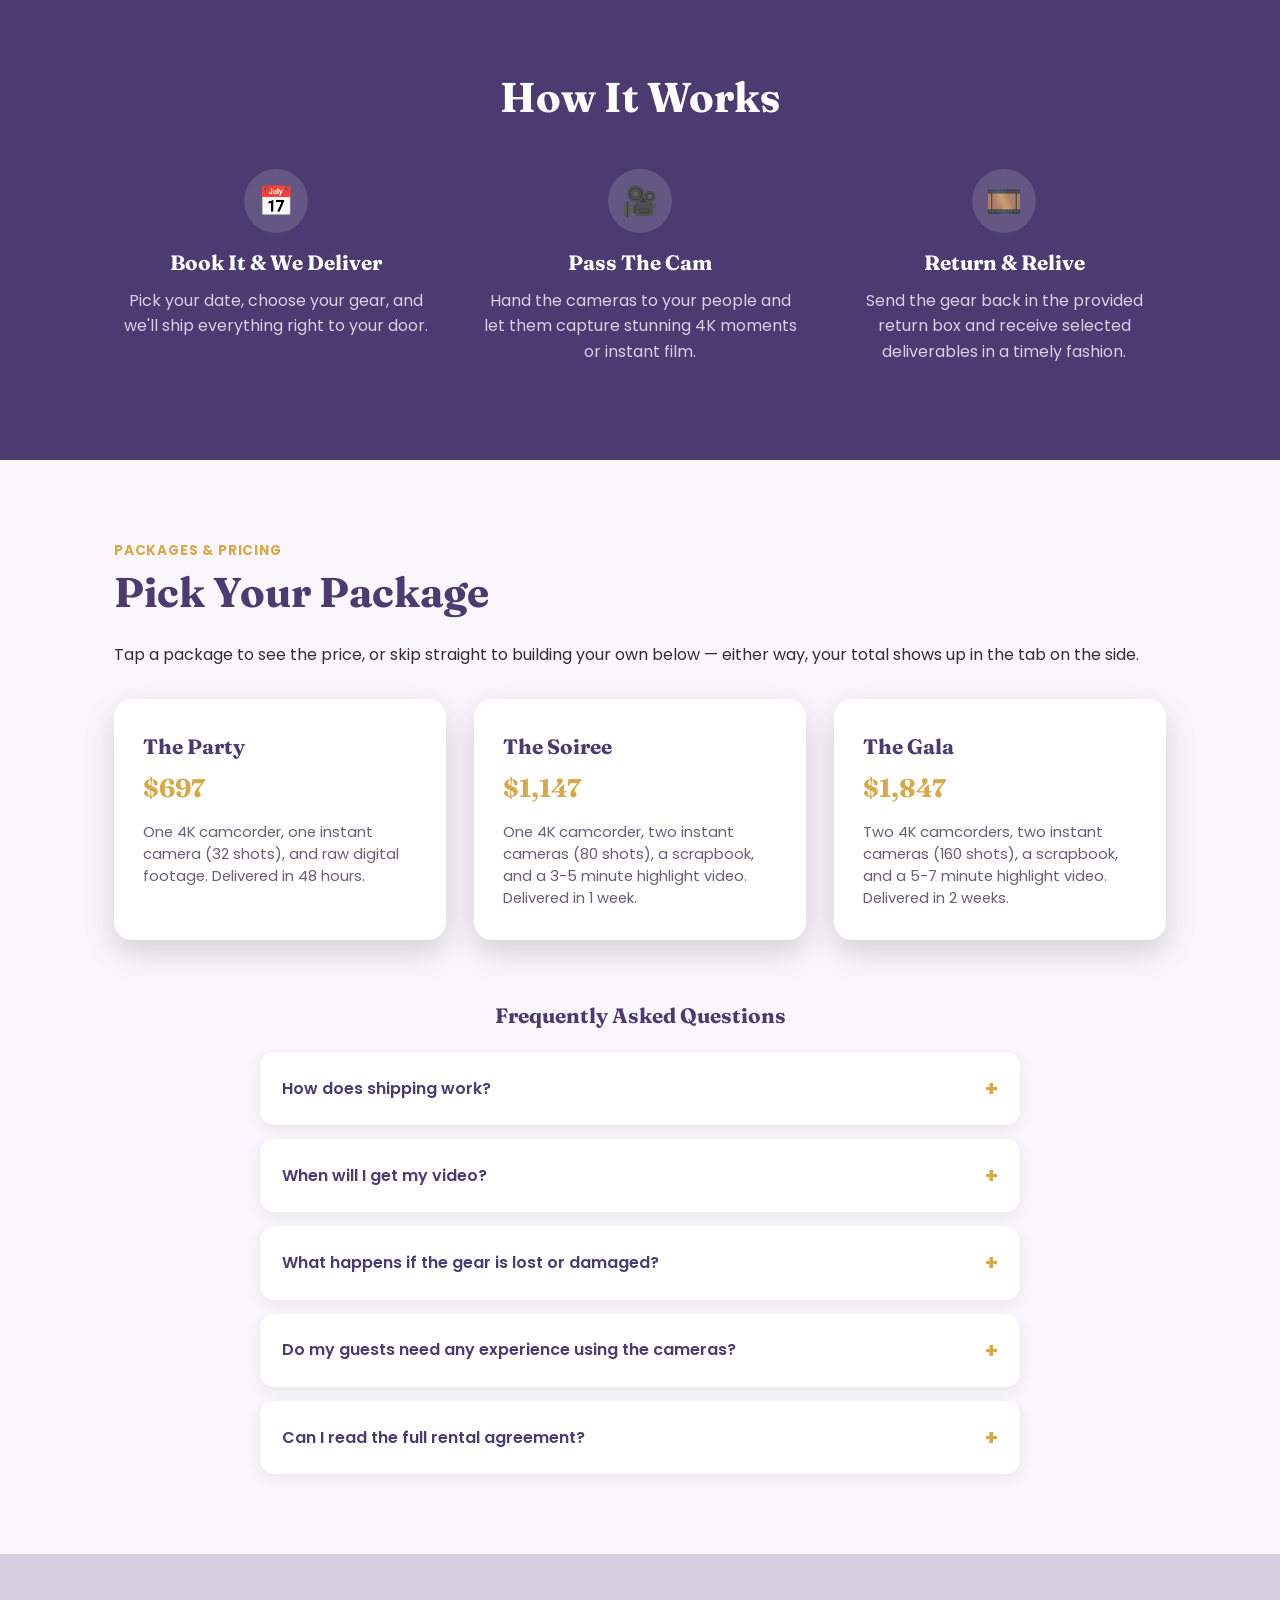
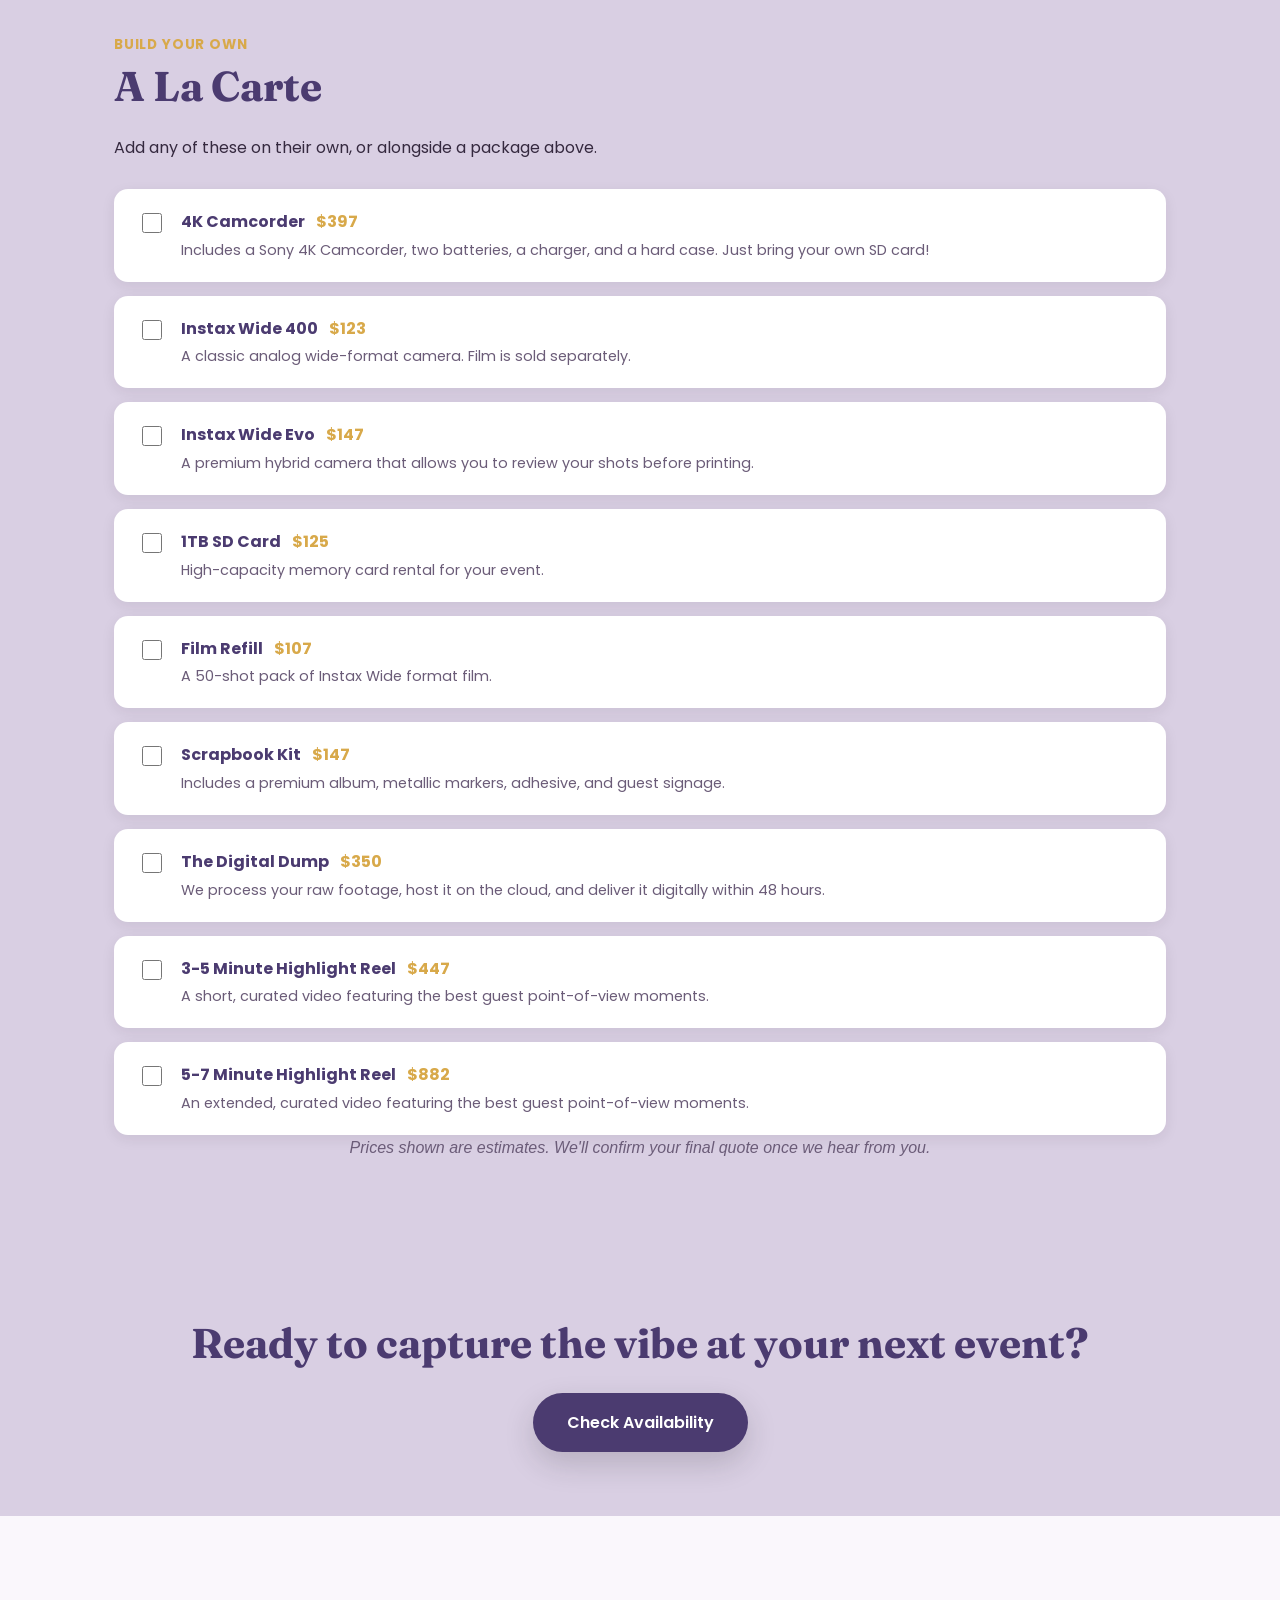
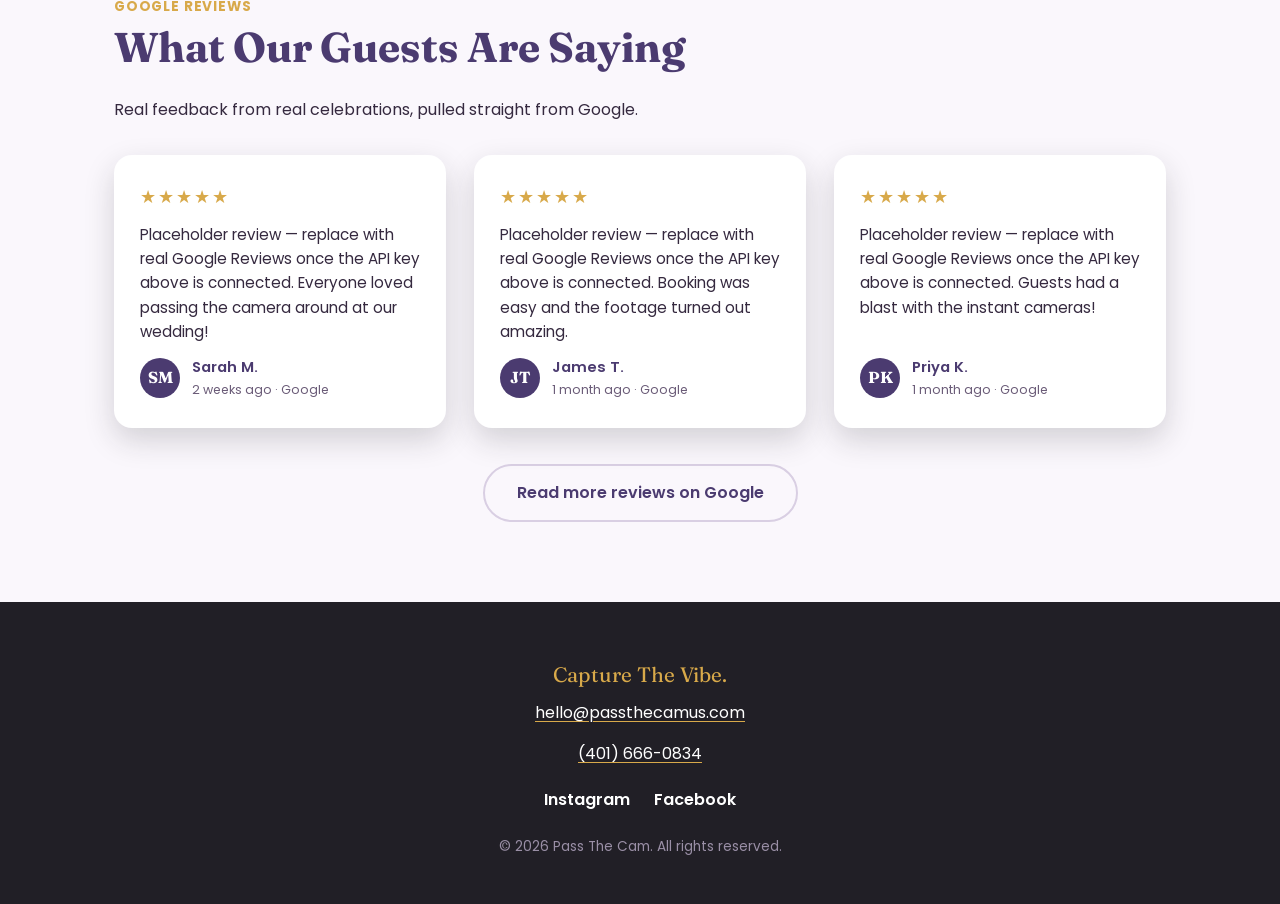
==== commit 09355165: "Fill in real FAQ answers and add Rental Agreement popup viewer - Replace placeholder FAQ answers wit" ====
--- a/index.html
+++ b/index.html
@@ -146,25 +146,31 @@
             <details class="faq-item">
               <summary class="faq-question">How does shipping work?<span class="faq-icon">+</span></summary>
               <div class="faq-answer">
-                <p>Placeholder answer — edit this text to explain how gear is shipped to and from the event (carrier, timing, packaging, etc.).</p>
+                <p>Shipping is included in your package price and will be included in the invoice you receive after sending in an inquiry. For the full details on pickup, return, and timing, see our <a href="documents/rental-agreement.pdf" class="pdf-modal-trigger" target="_blank" rel="noopener">Rental Agreement</a>.</p>
               </div>
             </details>
             <details class="faq-item">
               <summary class="faq-question">When will I get my video?<span class="faq-icon">+</span></summary>
               <div class="faq-answer">
-                <p>Placeholder answer — edit this text to explain delivery timelines for each package's video and digital footage.</p>
+                <p>It depends on your package: The Party includes raw digital footage delivered within 48 hours of your gear being returned. The Soiree adds a 3-5 minute highlight video within 1 week, and the Gala adds a 5-7 minute highlight video within 2 weeks. <em>(Draft answer — let us know if you'd like this worded differently.)</em></p>
               </div>
             </details>
             <details class="faq-item">
               <summary class="faq-question">What happens if the gear is lost or damaged?<span class="faq-icon">+</span></summary>
               <div class="faq-answer">
-                <p>Placeholder answer — edit this text to explain your loss/damage policy, deposits, or insurance options.</p>
+                <p>If something happens to the gear in transit, our shipping insurance takes care of it. Once it's in your hands, you're responsible for the equipment for the rest of your rental period — see our <a href="documents/rental-agreement.pdf" class="pdf-modal-trigger" target="_blank" rel="noopener">Rental Agreement</a> for full details.</p>
               </div>
             </details>
             <details class="faq-item">
               <summary class="faq-question">Do my guests need any experience using the cameras?<span class="faq-icon">+</span></summary>
               <div class="faq-answer">
-                <p>Placeholder answer — edit this text to reassure guests that the gear is simple, point-and-shoot, and beginner friendly.</p>
+                <p>Nope, no experience necessary! We include simple tip cards with every rental so anyone can pick up a camera and start shooting — it's all part of the vibe.</p>
+              </div>
+            </details>
+            <details class="faq-item">
+              <summary class="faq-question">Can I read the full rental agreement?<span class="faq-icon">+</span></summary>
+              <div class="faq-answer">
+                <p>Of course — you can read the full terms any time. <a href="documents/rental-agreement.pdf" class="pdf-modal-trigger" target="_blank" rel="noopener">View the Rental Agreement</a>.</p>
               </div>
             </details>
           </div>
@@ -272,6 +278,16 @@
       </div>
     </section>
   </main>
+
+  <!-- PDF popup (Rental Agreement, etc.) -->
+  <div class="pdf-modal" id="pdf-modal" hidden>
+    <div class="pdf-modal-backdrop" data-close-pdf-modal></div>
+    <div class="pdf-modal-card" role="dialog" aria-modal="true" aria-label="Document viewer">
+      <button type="button" class="pdf-modal-close" data-close-pdf-modal aria-label="Close">&times;</button>
+      <iframe id="pdf-modal-frame" src="" title="Document viewer"></iframe>
+      <a class="pdf-modal-open-new" id="pdf-modal-open-new" href="" target="_blank" rel="noopener">Open in a new tab</a>
+    </div>
+  </div>
 
   <!-- Package selection popup -->
   <div class="package-modal" id="package-modal" hidden>
--- a/css/styles.css
+++ b/css/styles.css
@@ -1160,6 +1160,76 @@
   cursor: pointer;
 }
 
+/* PDF popup (Rental Agreement, etc.) */
+
+.pdf-modal[hidden] {
+  display: none;
+}
+
+.pdf-modal {
+  position: fixed;
+  inset: 0;
+  z-index: 300;
+  display: flex;
+  align-items: center;
+  justify-content: center;
+  padding: 24px;
+}
+
+.pdf-modal-backdrop {
+  position: absolute;
+  inset: 0;
+  background: rgba(33, 31, 38, 0.65);
+}
+
+.pdf-modal-card {
+  position: relative;
+  display: flex;
+  flex-direction: column;
+  gap: 12px;
+  width: min(820px, 100%);
+  height: min(88vh, 900px);
+  background: var(--white);
+  border-radius: var(--radius);
+  box-shadow: 0 24px 60px rgba(0, 0, 0, 0.35);
+  padding: 48px 20px 20px;
+}
+
+.pdf-modal-close {
+  position: absolute;
+  top: 10px;
+  right: 14px;
+  background: none;
+  border: none;
+  font-size: 1.6rem;
+  line-height: 1;
+  color: #6b5c78;
+  cursor: pointer;
+}
+
+.pdf-modal-card iframe {
+  flex: 1;
+  width: 100%;
+  border: 1px solid var(--mauve-light);
+  border-radius: 10px;
+}
+
+.pdf-modal-open-new {
+  align-self: center;
+  font-weight: 600;
+  color: var(--purple-dark);
+  text-decoration: underline;
+  text-decoration-color: var(--gold);
+  text-underline-offset: 3px;
+}
+
+@media (max-width: 640px) {
+  .pdf-modal-card {
+    height: 92vh;
+    padding: 44px 12px 16px;
+  }
+}
+
 /* Floating à la carte cart tab */
 
 .side-tab {
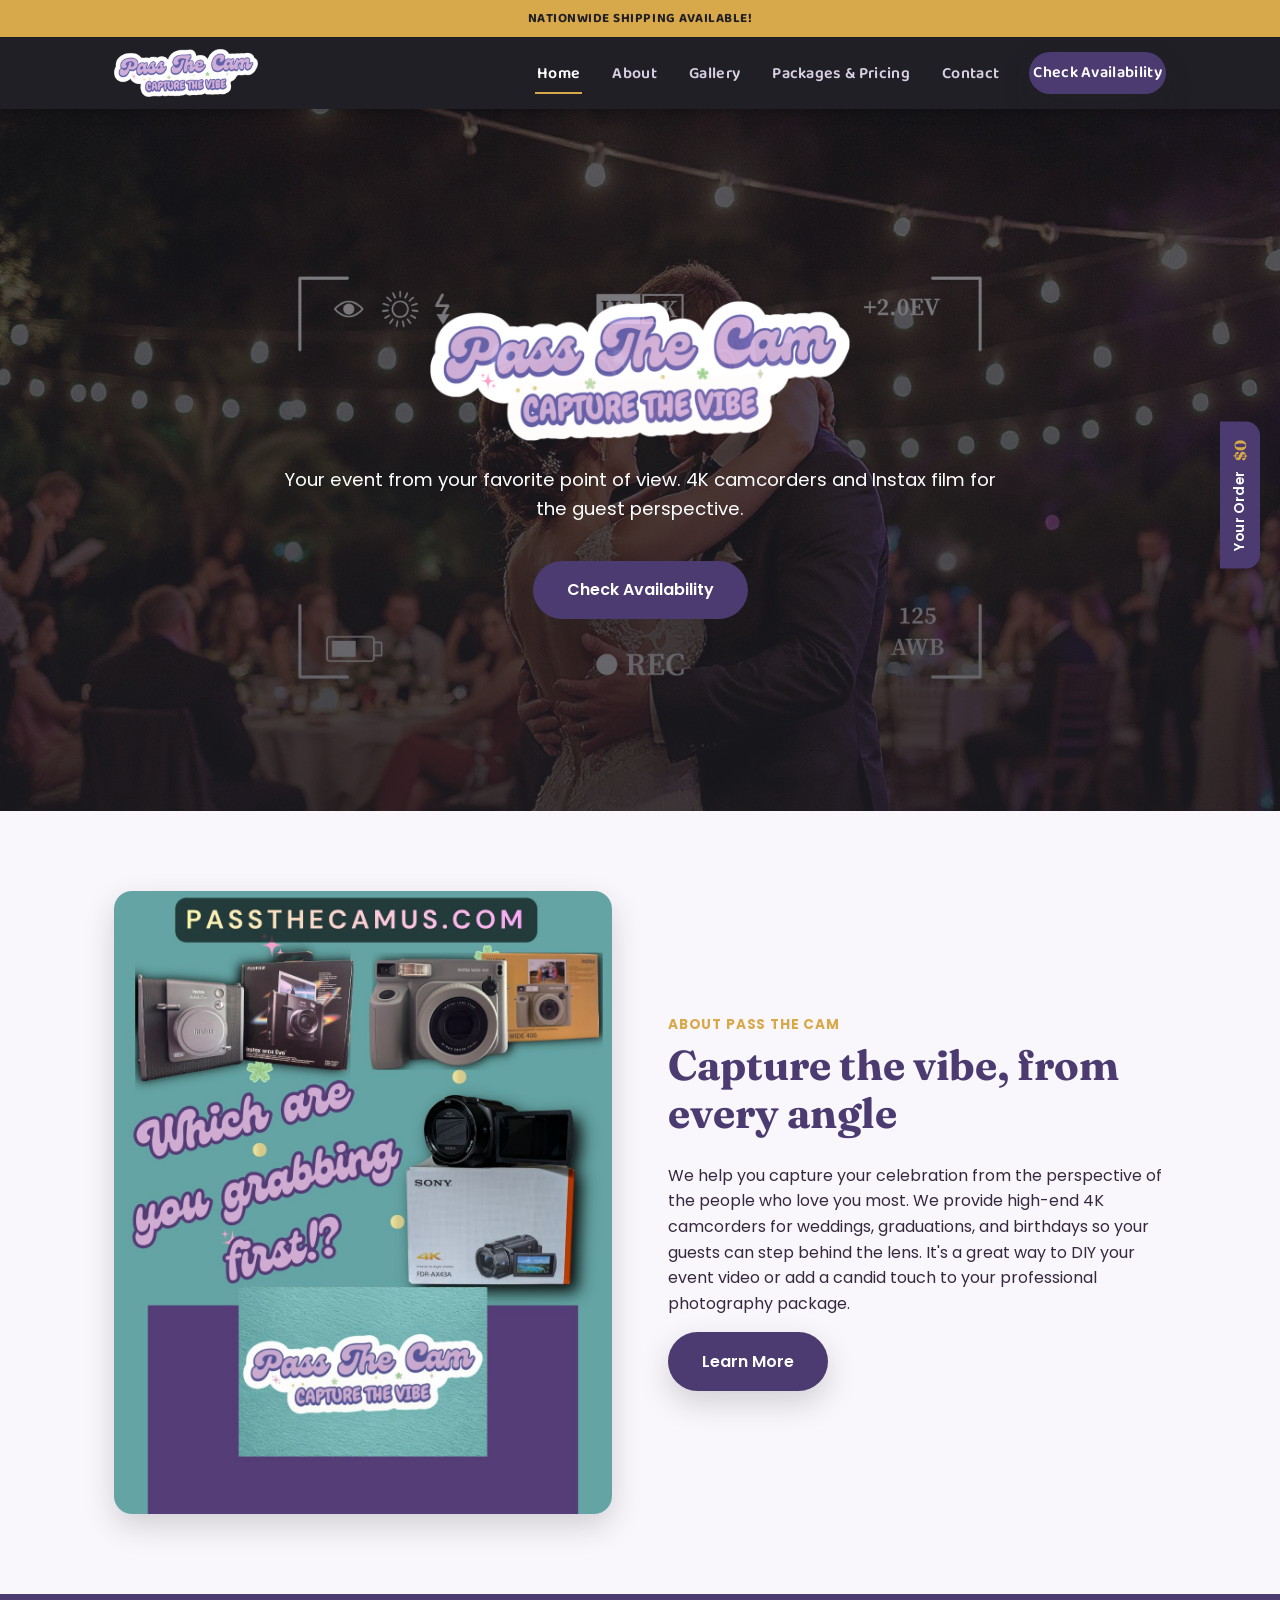
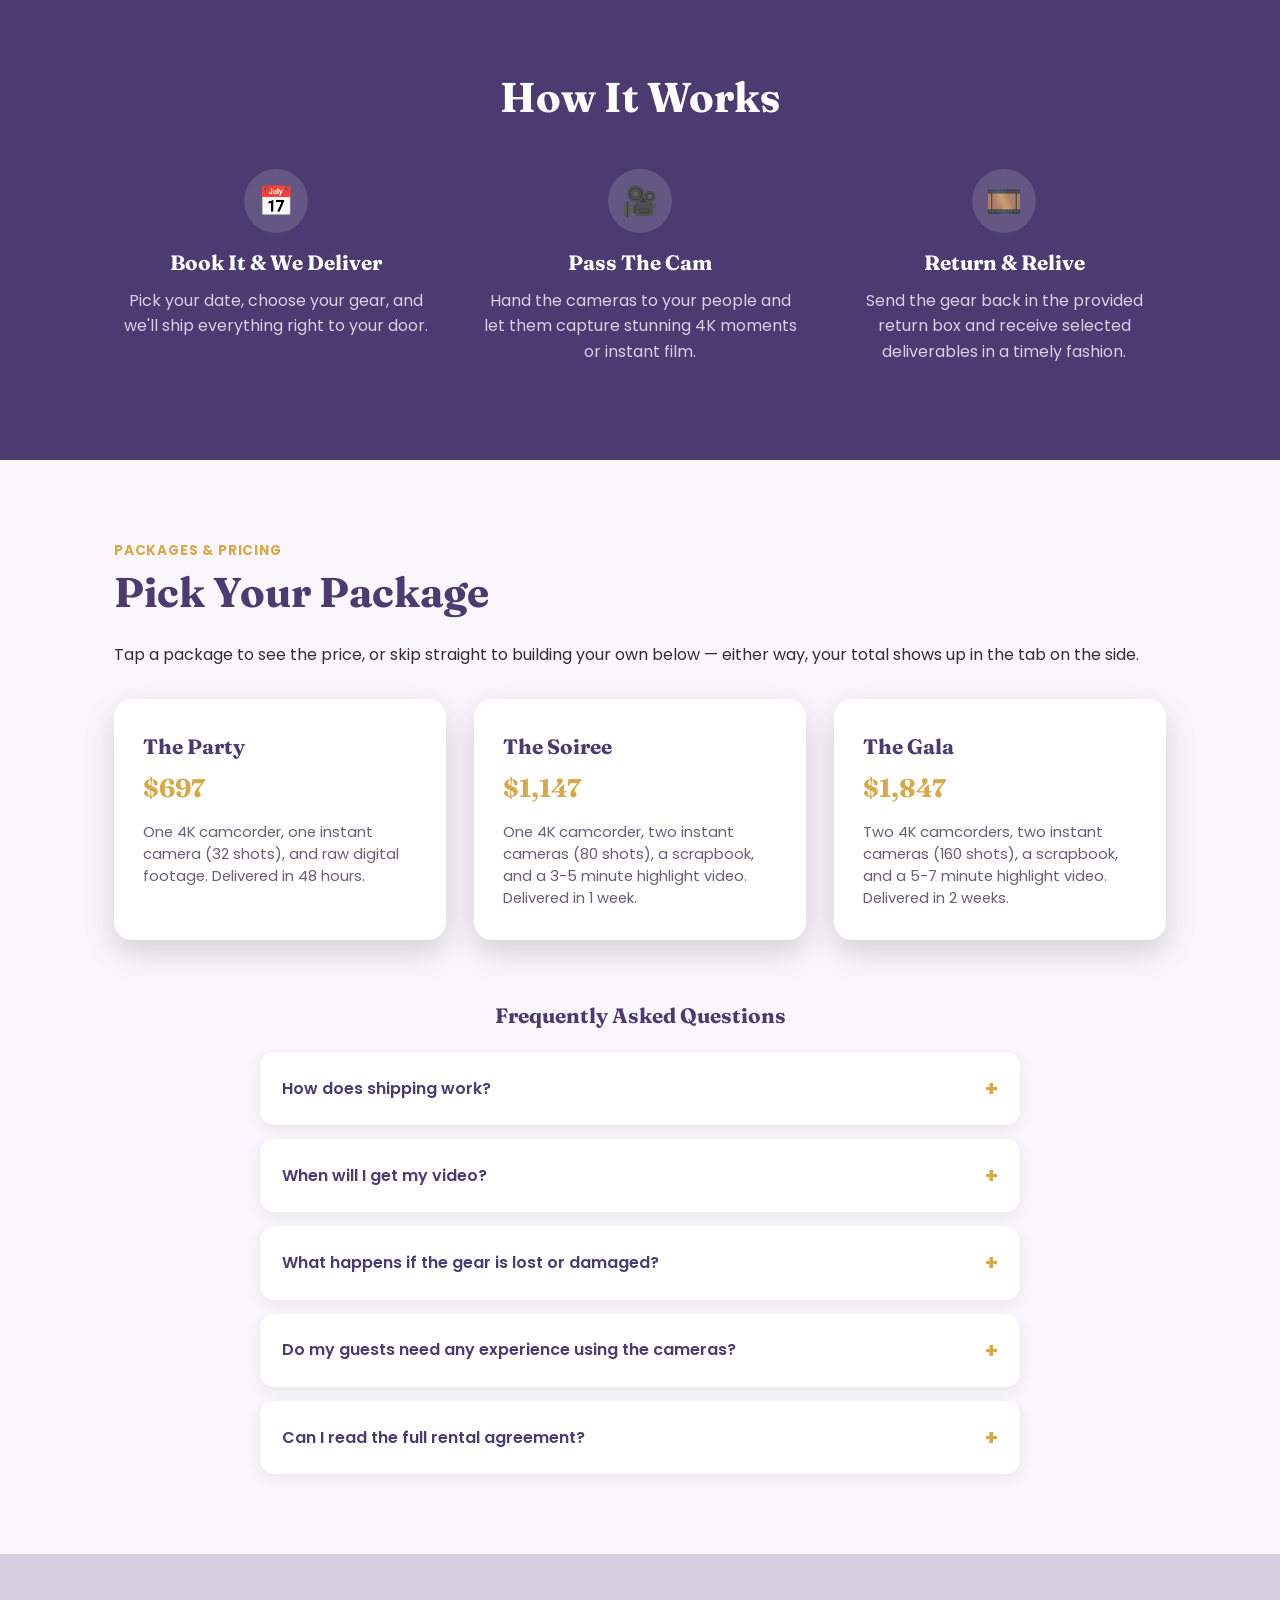
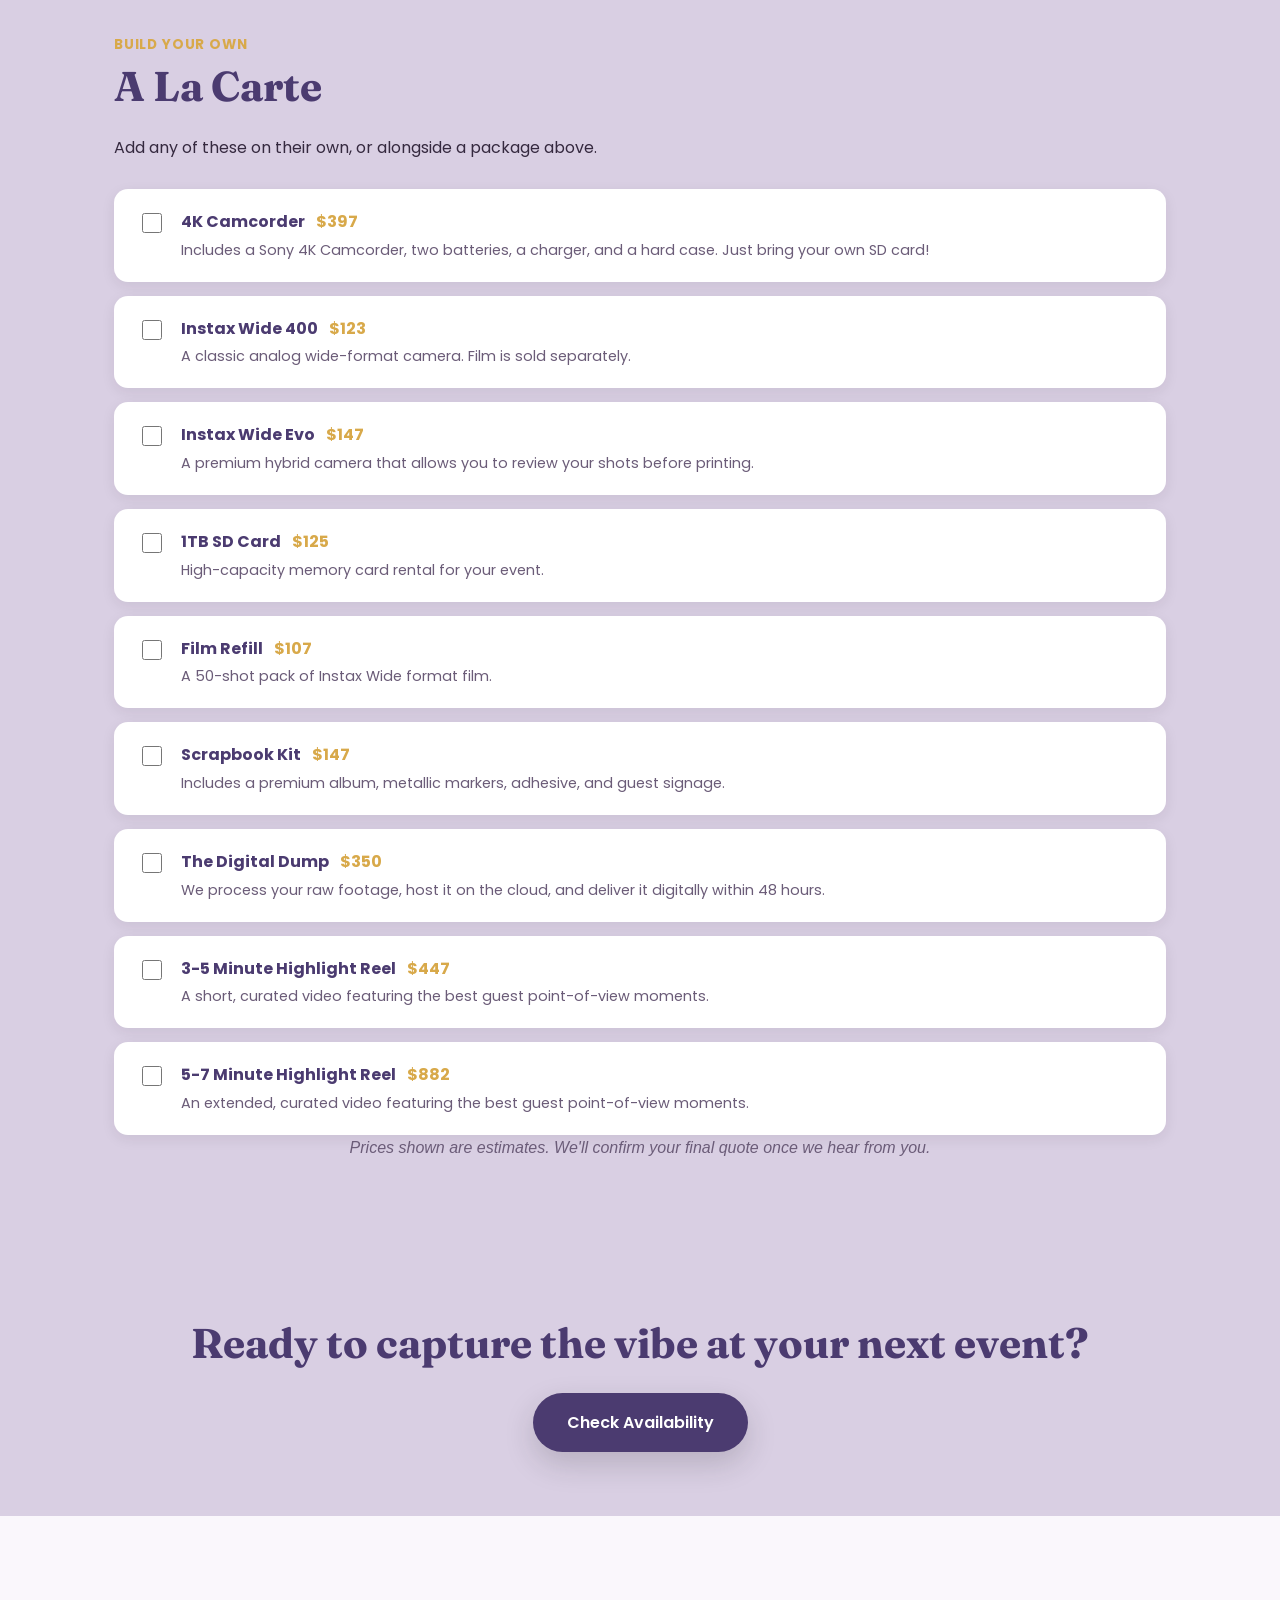
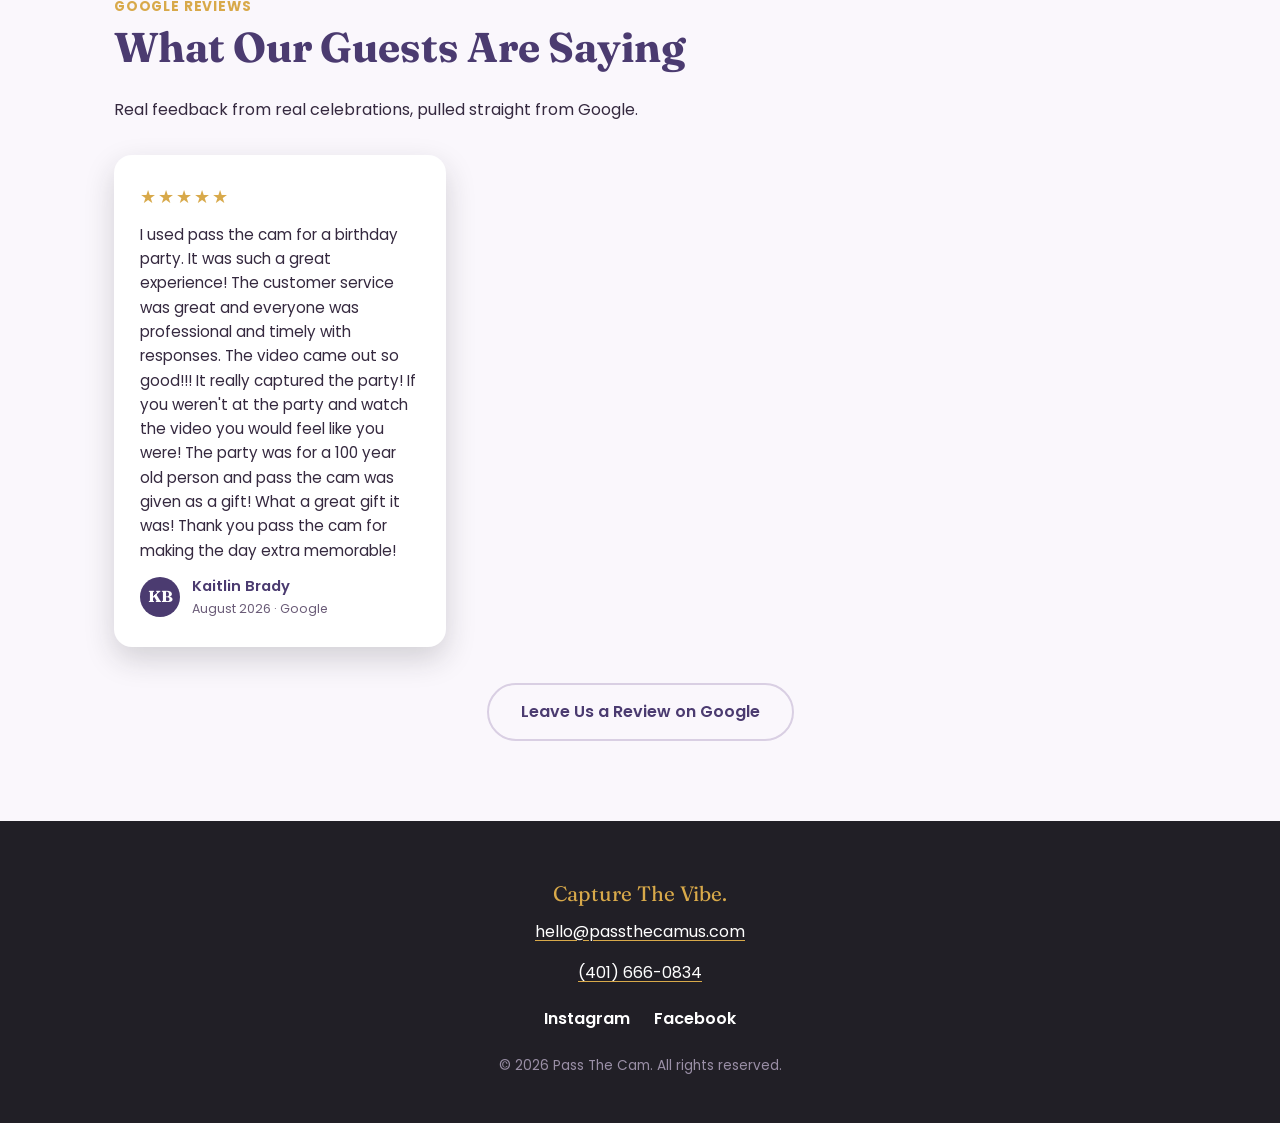
==== commit 1064e30a: "Replace review placeholders with real content, fix review link - Swap fallback/placeholder reviews f" ====
--- a/index.html
+++ b/index.html
@@ -152,7 +152,7 @@
             <details class="faq-item">
               <summary class="faq-question">When will I get my video?<span class="faq-icon">+</span></summary>
               <div class="faq-answer">
-                <p>It depends on your package: The Party includes raw digital footage delivered within 48 hours of your gear being returned. The Soiree adds a 3-5 minute highlight video within 1 week, and the Gala adds a 5-7 minute highlight video within 2 weeks. <em>(Draft answer — let us know if you'd like this worded differently.)</em></p>
+                <p>It depends on your package: The Party includes raw digital footage delivered within 48 hours of your gear being returned. The Soiree adds a 3-5 minute highlight video within 1 week, and the Gala adds a 5-7 minute highlight video within 2 weeks.</p>
               </div>
             </details>
             <details class="faq-item">
@@ -274,7 +274,7 @@
 
         <div class="reviews-grid" id="google-reviews-grid"></div>
 
-        <a class="btn btn-outline-purple reviews-cta" id="google-reviews-link" href="https://www.google.com/search?q=Pass+The+Cam+reviews" target="_blank" rel="noopener">Read more reviews on Google</a>
+        <a class="btn btn-outline-purple reviews-cta" id="google-reviews-link" href="https://g.page/r/CW87V-Q7PQzKEBM/review" target="_blank" rel="noopener">Leave Us a Review on Google</a>
       </div>
     </section>
   </main>
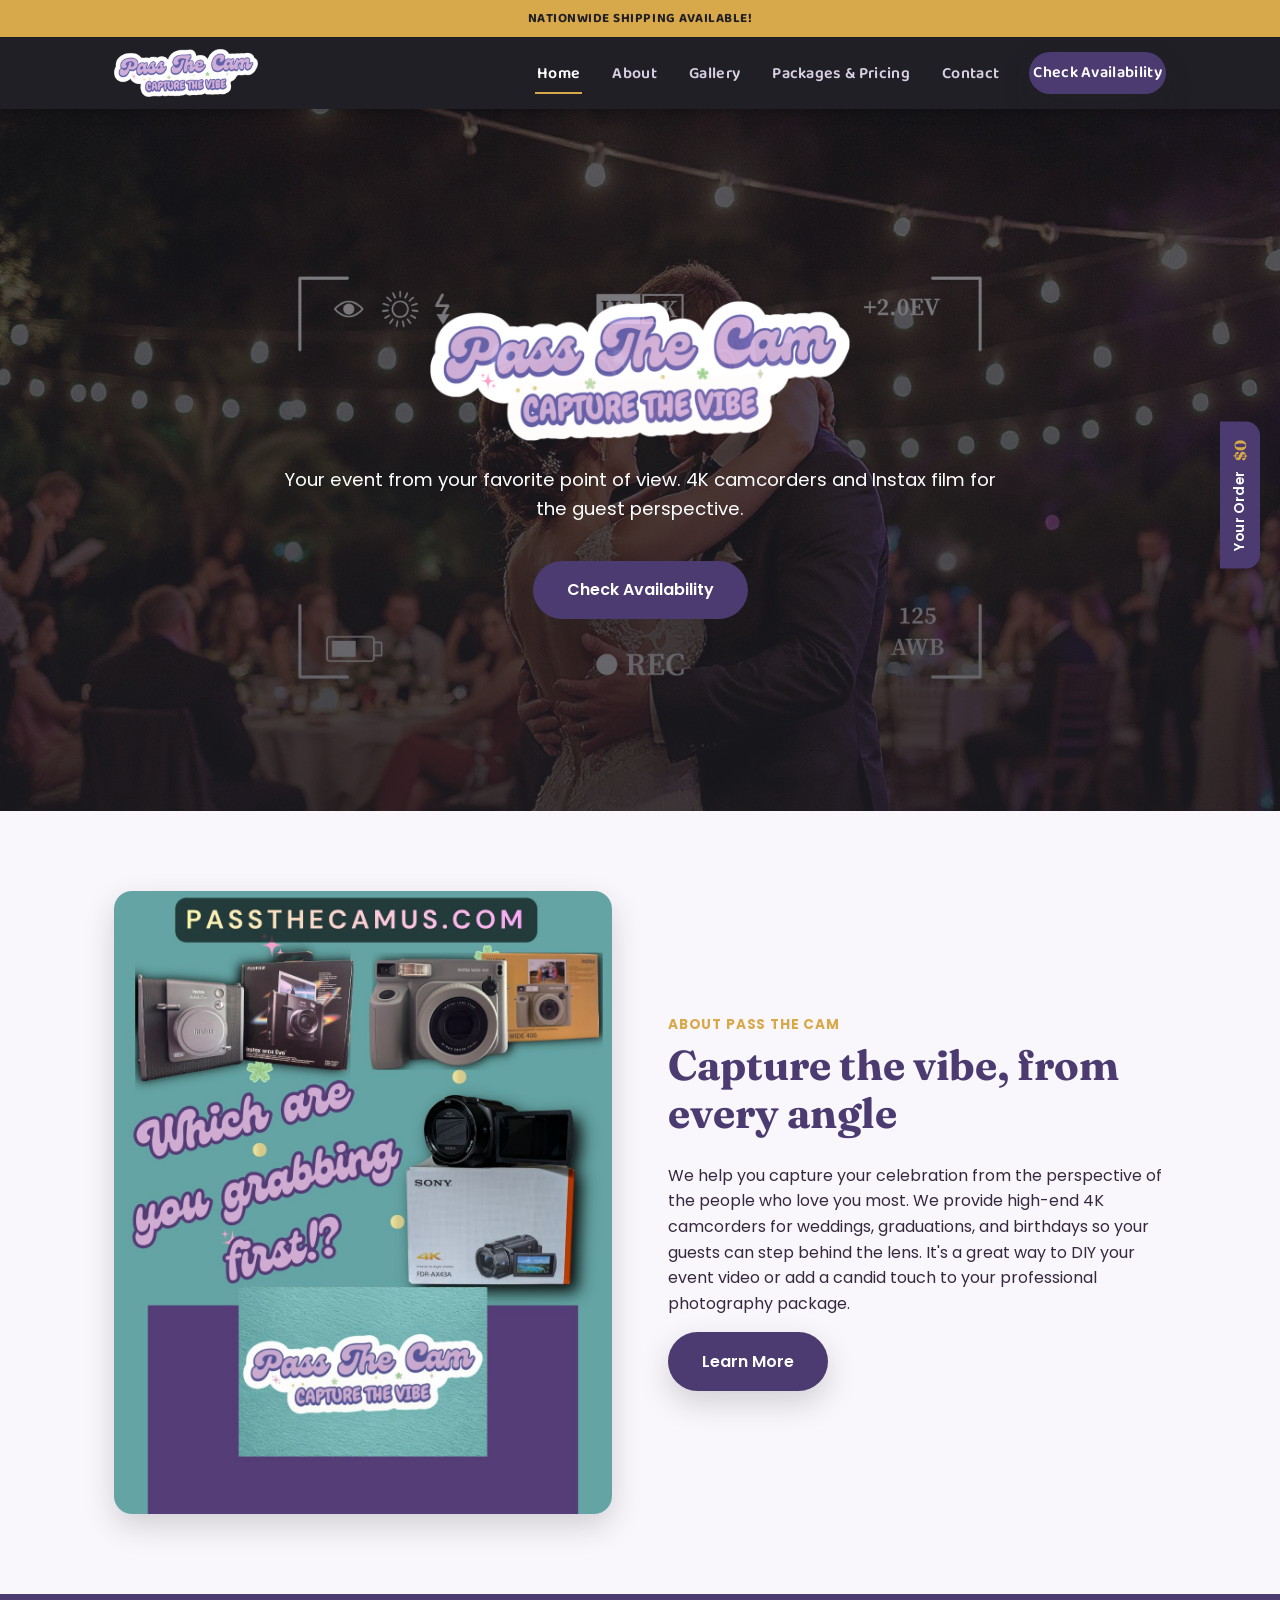
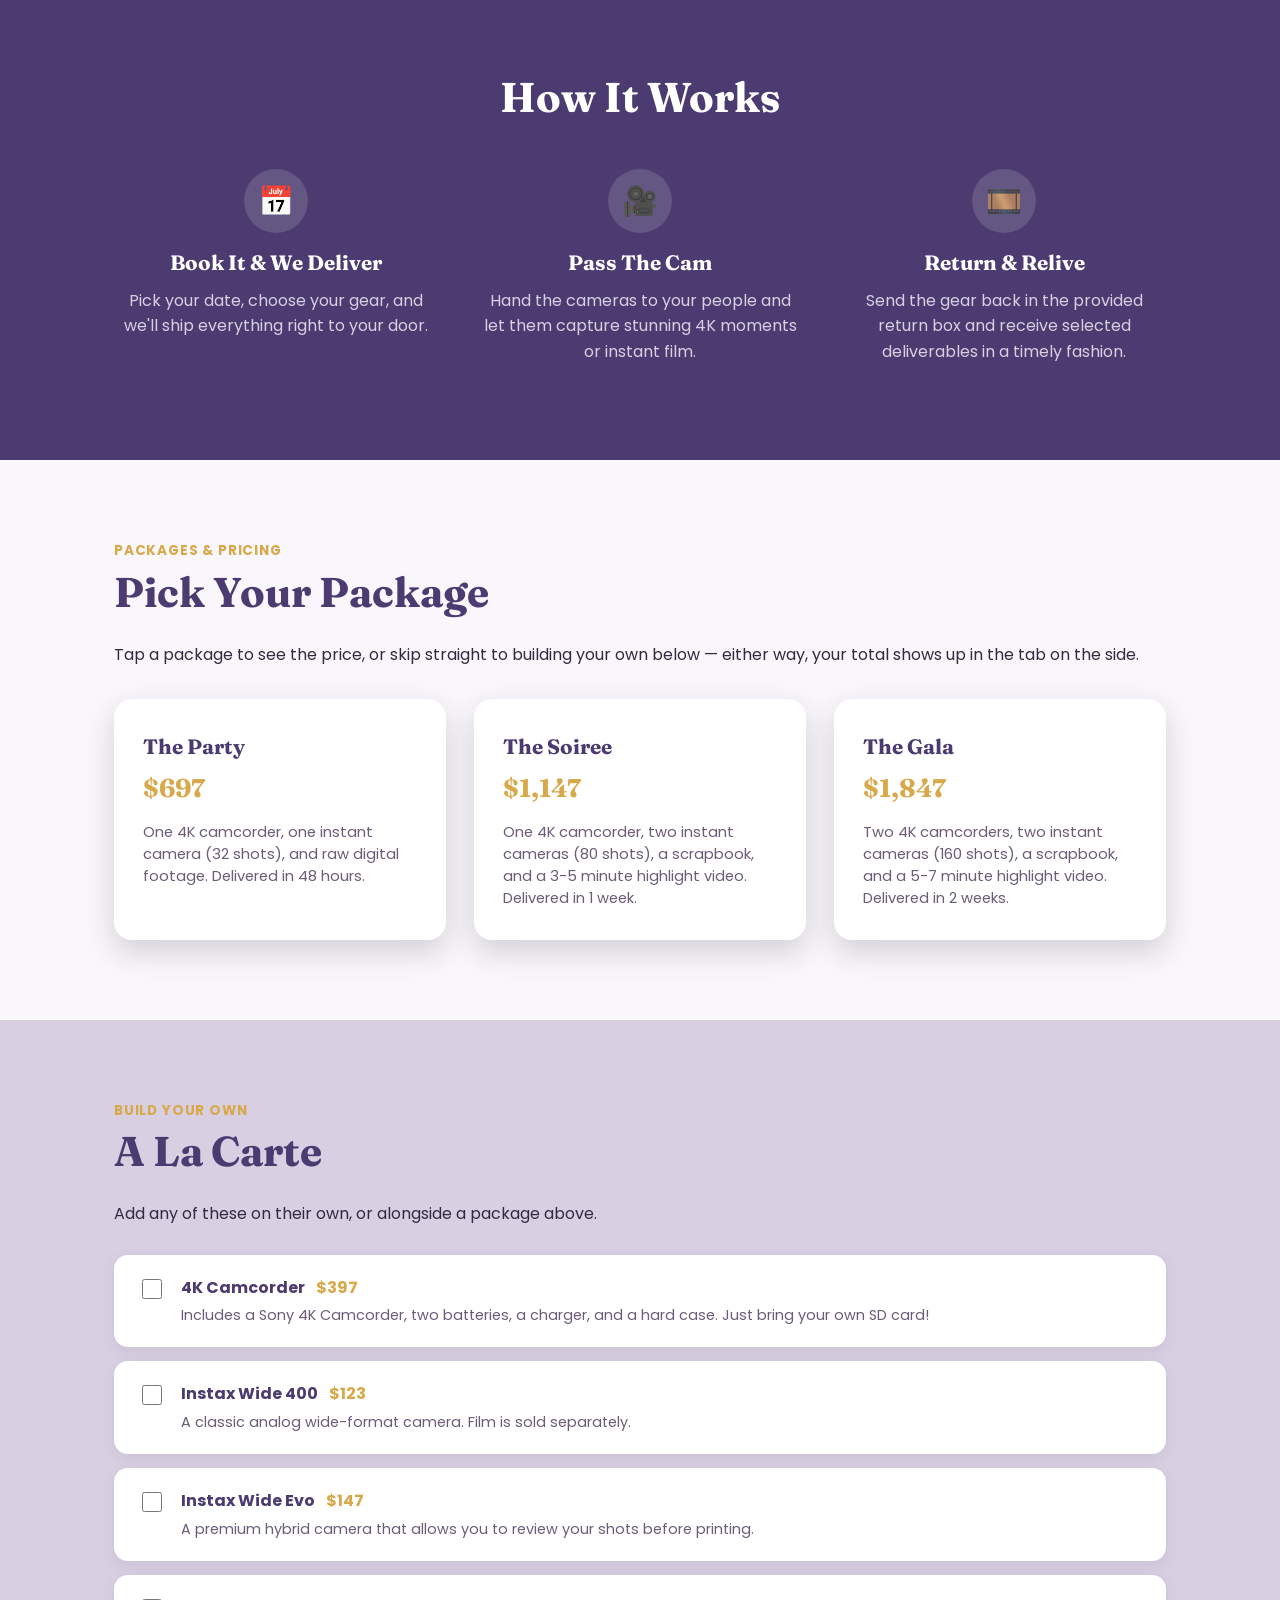
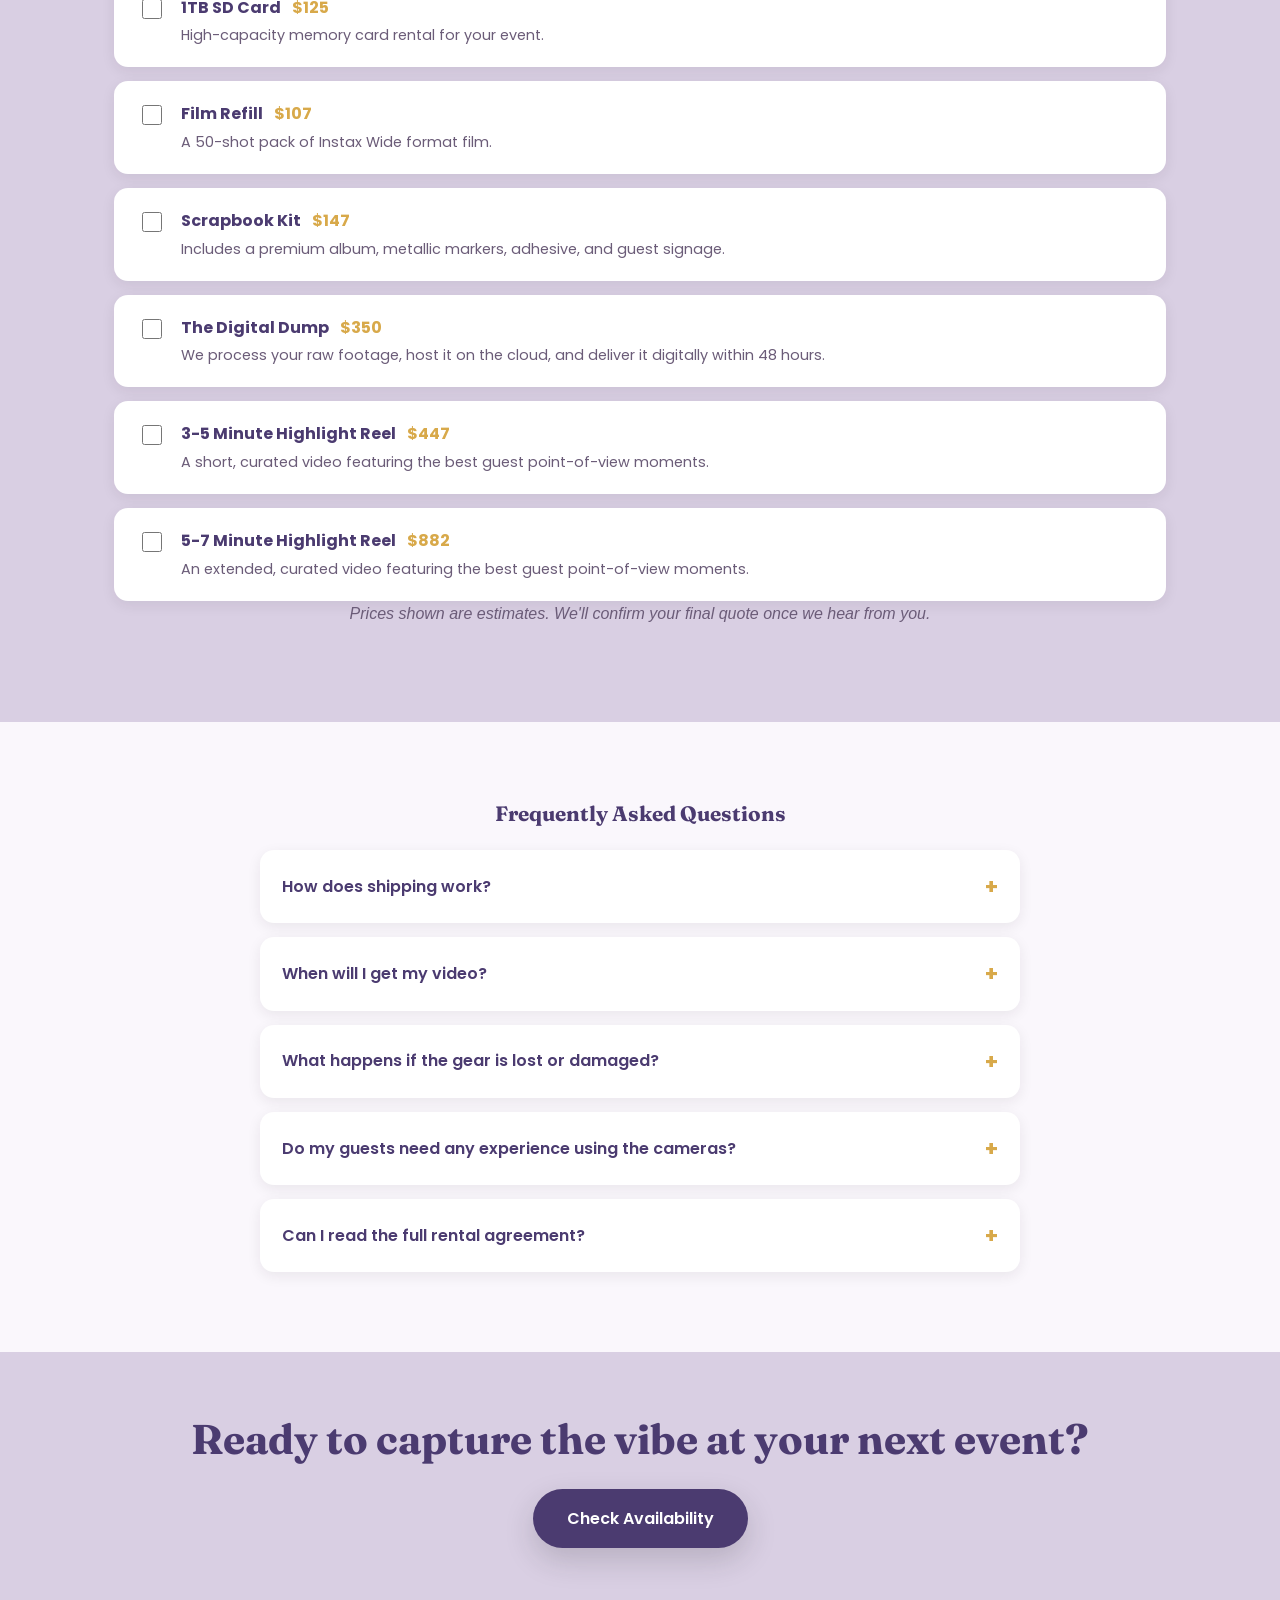
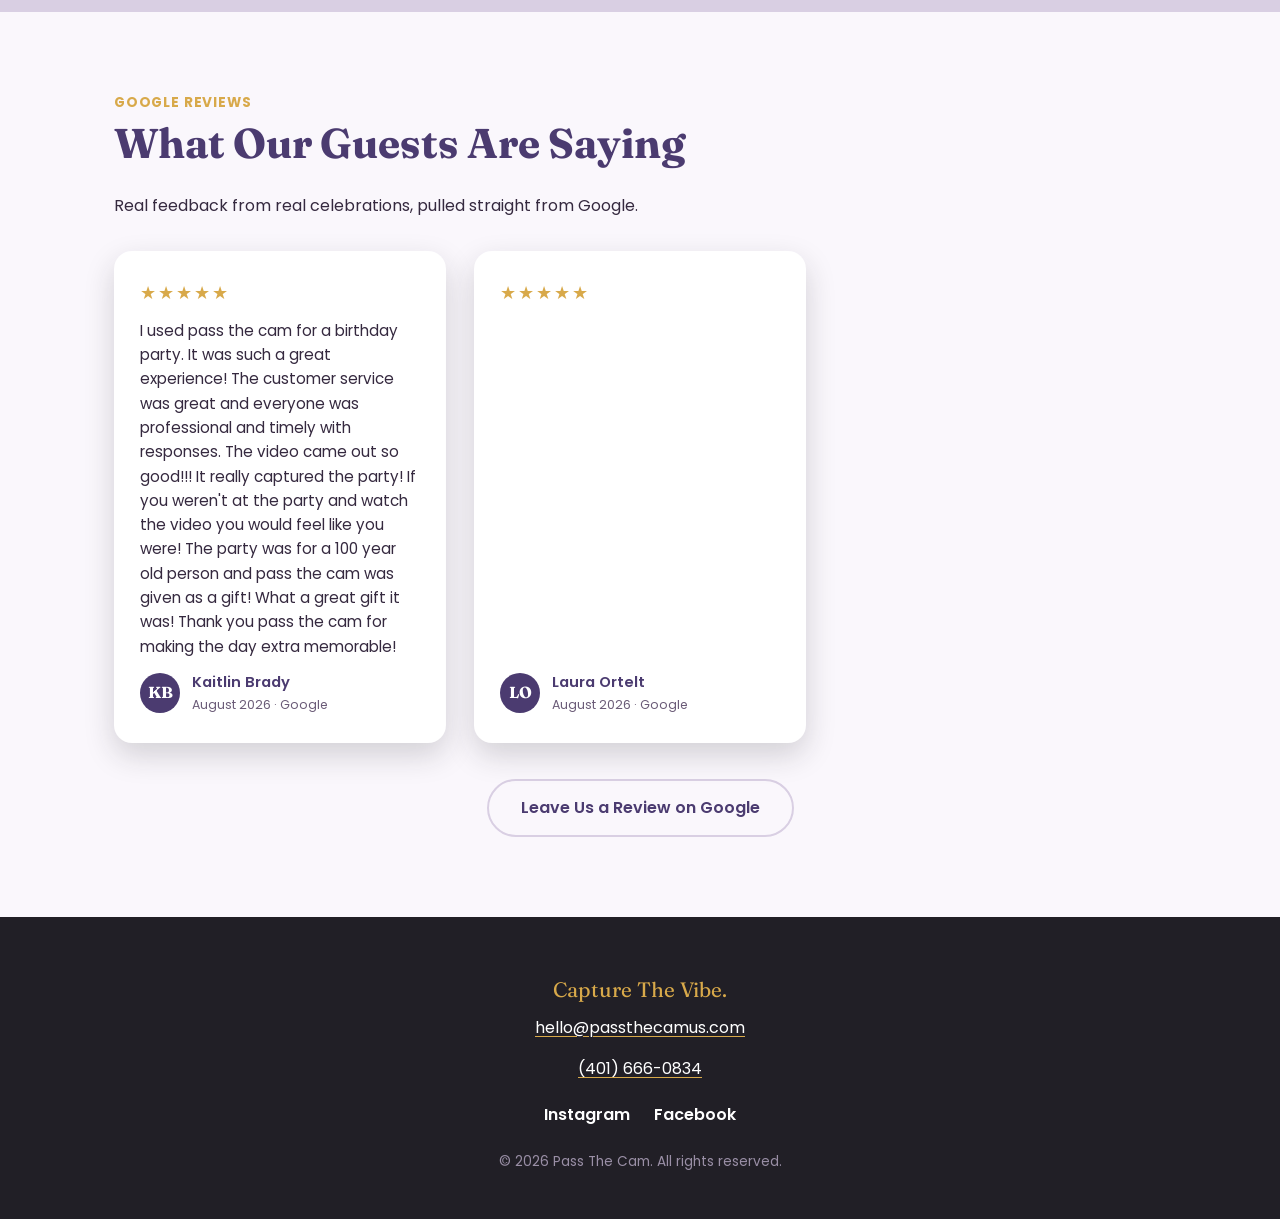
==== commit 4f1dc08b: "Move FAQ section below A La Carte and above reviews Promote the FAQ block out of the Packages & Pric" ====
--- a/index.html
+++ b/index.html
@@ -139,42 +139,6 @@
             </span>
           </button>
         </div>
-
-        <div class="faq-block">
-          <h3 class="faq-heading">Frequently Asked Questions</h3>
-          <div class="faq-list">
-            <details class="faq-item">
-              <summary class="faq-question">How does shipping work?<span class="faq-icon">+</span></summary>
-              <div class="faq-answer">
-                <p>Shipping is included in your package price and will be included in the invoice you receive after sending in an inquiry. For the full details on pickup, return, and timing, see our <a href="documents/rental-agreement.pdf" class="pdf-modal-trigger" target="_blank" rel="noopener">Rental Agreement</a>.</p>
-              </div>
-            </details>
-            <details class="faq-item">
-              <summary class="faq-question">When will I get my video?<span class="faq-icon">+</span></summary>
-              <div class="faq-answer">
-                <p>It depends on your package: The Party includes raw digital footage delivered within 48 hours of your gear being returned. The Soiree adds a 3-5 minute highlight video within 1 week, and the Gala adds a 5-7 minute highlight video within 2 weeks.</p>
-              </div>
-            </details>
-            <details class="faq-item">
-              <summary class="faq-question">What happens if the gear is lost or damaged?<span class="faq-icon">+</span></summary>
-              <div class="faq-answer">
-                <p>If something happens to the gear in transit, our shipping insurance takes care of it. Once it's in your hands, you're responsible for the equipment for the rest of your rental period — see our <a href="documents/rental-agreement.pdf" class="pdf-modal-trigger" target="_blank" rel="noopener">Rental Agreement</a> for full details.</p>
-              </div>
-            </details>
-            <details class="faq-item">
-              <summary class="faq-question">Do my guests need any experience using the cameras?<span class="faq-icon">+</span></summary>
-              <div class="faq-answer">
-                <p>Nope, no experience necessary! We include simple tip cards with every rental so anyone can pick up a camera and start shooting — it's all part of the vibe.</p>
-              </div>
-            </details>
-            <details class="faq-item">
-              <summary class="faq-question">Can I read the full rental agreement?<span class="faq-icon">+</span></summary>
-              <div class="faq-answer">
-                <p>Of course — you can read the full terms any time. <a href="documents/rental-agreement.pdf" class="pdf-modal-trigger" target="_blank" rel="noopener">View the Rental Agreement</a>.</p>
-              </div>
-            </details>
-          </div>
-        </div>
       </div>
     </section>
 
@@ -258,6 +222,44 @@
           </label>
         </div>
         <p class="estimate-hint">Prices shown are estimates. We'll confirm your final quote once we hear from you.</p>
+      </div>
+    </section>
+
+    <section class="section-cream" id="faq">
+      <div class="container">
+        <h3 class="faq-heading">Frequently Asked Questions</h3>
+        <div class="faq-list">
+          <details class="faq-item">
+            <summary class="faq-question">How does shipping work?<span class="faq-icon">+</span></summary>
+            <div class="faq-answer">
+              <p>Shipping is included in your package price and will be included in the invoice you receive after sending in an inquiry. For the full details on pickup, return, and timing, see our <a href="documents/rental-agreement.pdf" class="pdf-modal-trigger" target="_blank" rel="noopener">Rental Agreement</a>.</p>
+            </div>
+          </details>
+          <details class="faq-item">
+            <summary class="faq-question">When will I get my video?<span class="faq-icon">+</span></summary>
+            <div class="faq-answer">
+              <p>It depends on your package: The Party includes raw digital footage delivered within 48 hours of your gear being returned. The Soiree adds a 3-5 minute highlight video within 1 week, and the Gala adds a 5-7 minute highlight video within 2 weeks.</p>
+            </div>
+          </details>
+          <details class="faq-item">
+            <summary class="faq-question">What happens if the gear is lost or damaged?<span class="faq-icon">+</span></summary>
+            <div class="faq-answer">
+              <p>If something happens to the gear in transit, our shipping insurance takes care of it. Once it's in your hands, you're responsible for the equipment for the rest of your rental period — see our <a href="documents/rental-agreement.pdf" class="pdf-modal-trigger" target="_blank" rel="noopener">Rental Agreement</a> for full details.</p>
+            </div>
+          </details>
+          <details class="faq-item">
+            <summary class="faq-question">Do my guests need any experience using the cameras?<span class="faq-icon">+</span></summary>
+            <div class="faq-answer">
+              <p>Nope, no experience necessary! We include simple tip cards with every rental so anyone can pick up a camera and start shooting — it's all part of the vibe.</p>
+            </div>
+          </details>
+          <details class="faq-item">
+            <summary class="faq-question">Can I read the full rental agreement?<span class="faq-icon">+</span></summary>
+            <div class="faq-answer">
+              <p>Of course — you can read the full terms any time. <a href="documents/rental-agreement.pdf" class="pdf-modal-trigger" target="_blank" rel="noopener">View the Rental Agreement</a>.</p>
+            </div>
+          </details>
+        </div>
       </div>
     </section>
 
--- a/css/styles.css
+++ b/css/styles.css
@@ -997,10 +997,6 @@
 
 /* ---------- FAQ accordion ---------- */
 
-.faq-block {
-  margin-top: 64px;
-}
-
 .faq-heading {
   text-align: center;
   margin-bottom: 24px;
@@ -1399,6 +1395,7 @@
 }
 
 .review-author {
+  margin-top: auto;
   display: flex;
   align-items: center;
   gap: 12px;
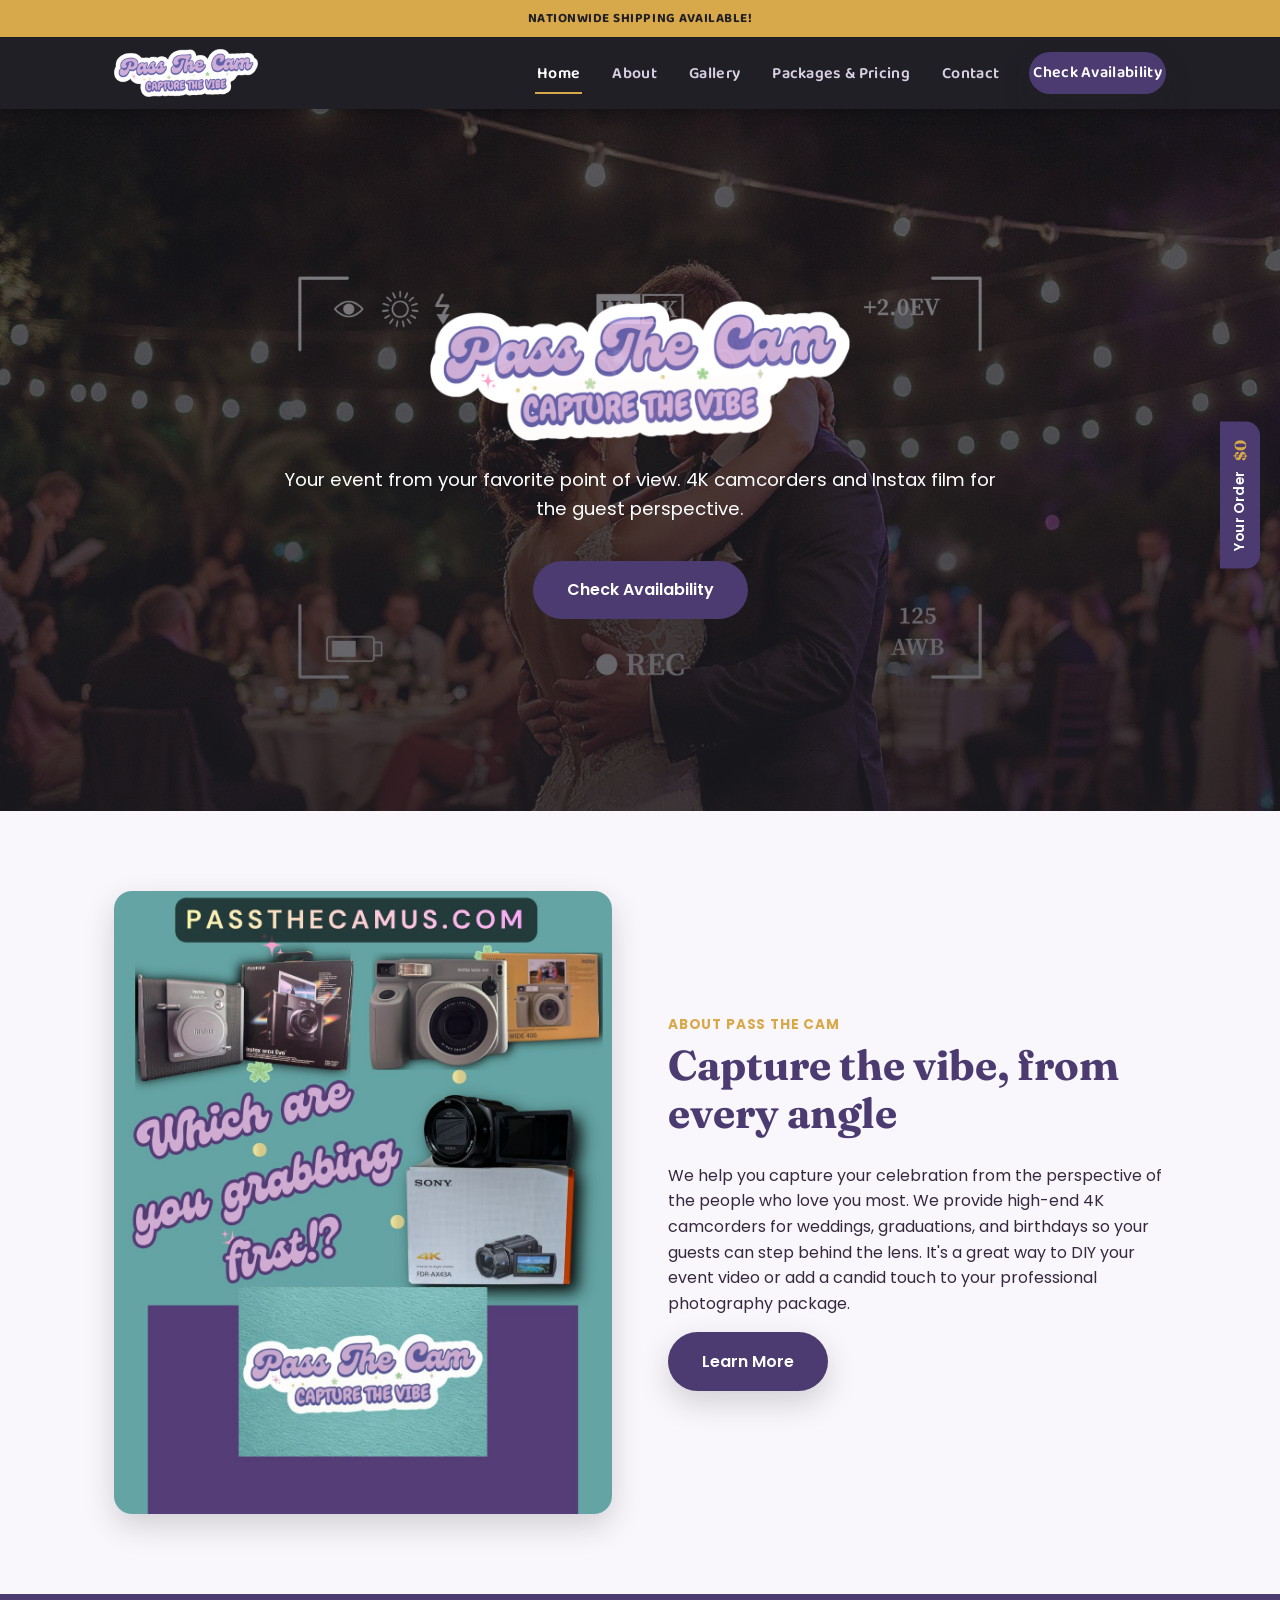
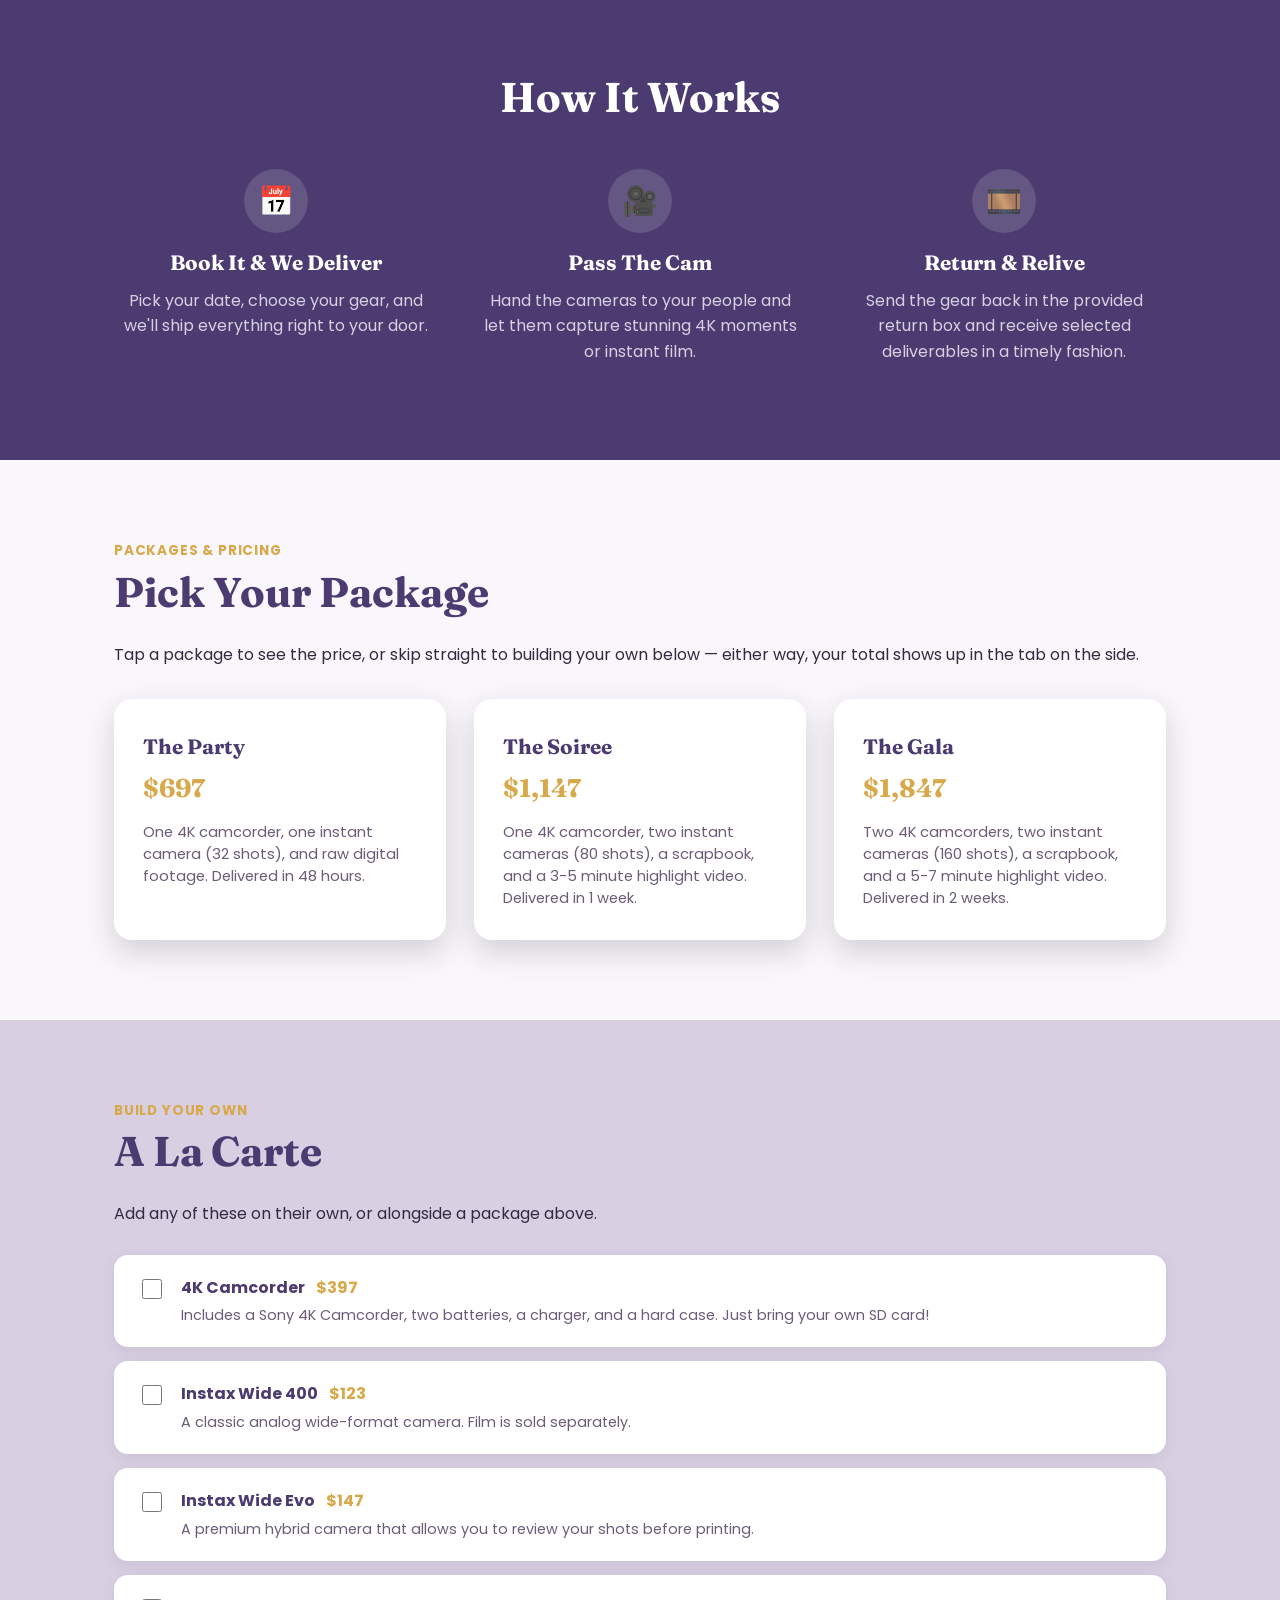
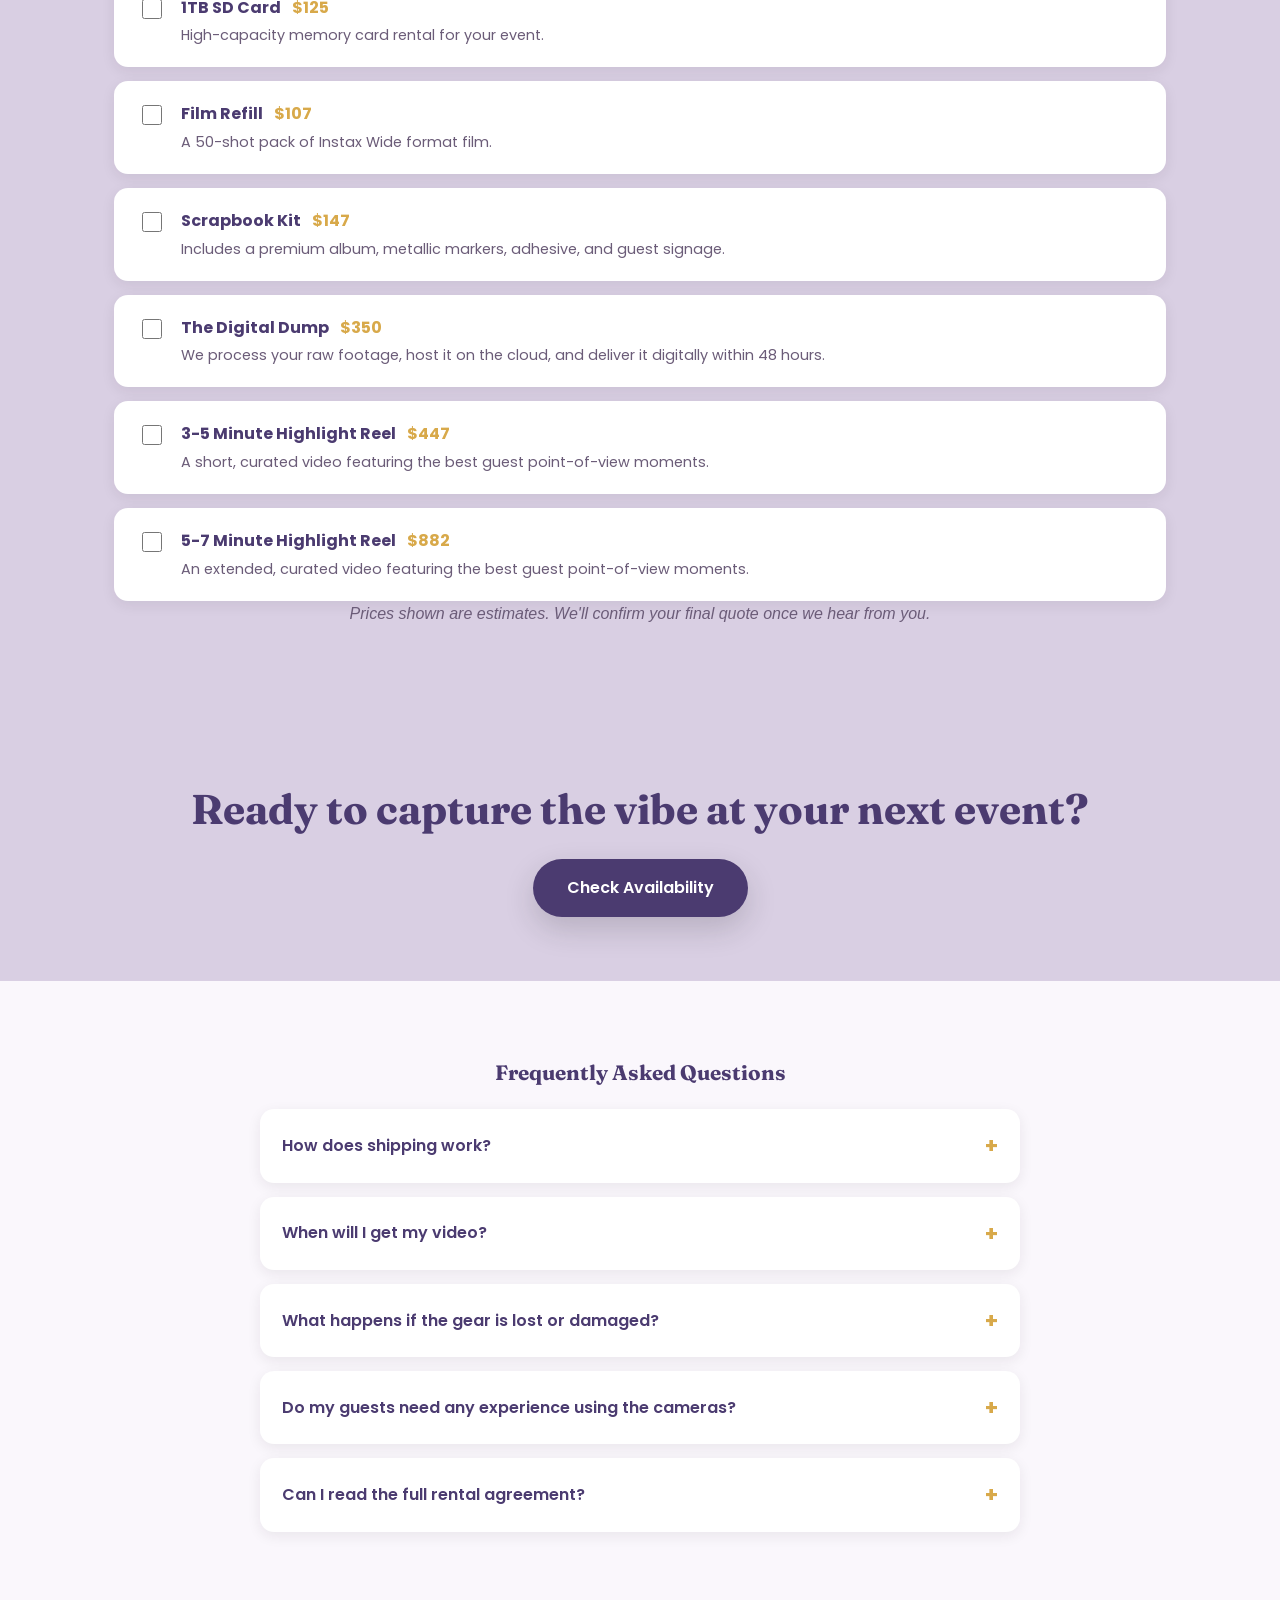
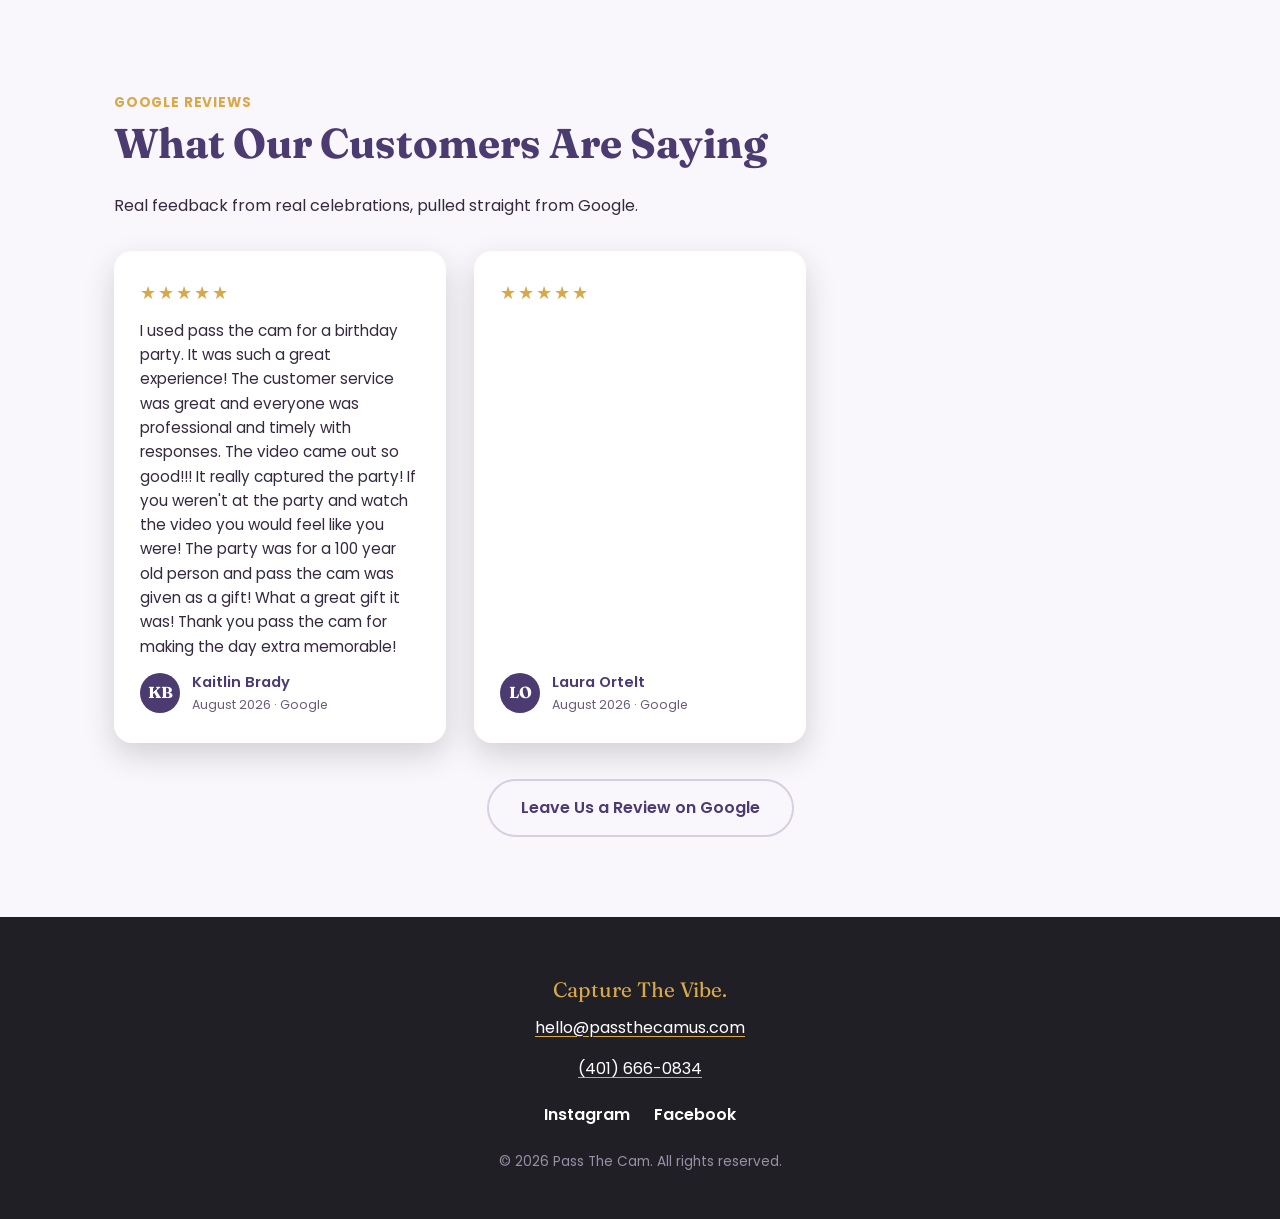
==== commit 4484caac: "Move FAQ below the CTA band, rename reviews heading to Customers - Reorder so FAQ sits between "Read" ====
--- a/index.html
+++ b/index.html
@@ -225,53 +225,53 @@
       </div>
     </section>
 
-    <section class="section-cream" id="faq">
-      <div class="container">
-        <h3 class="faq-heading">Frequently Asked Questions</h3>
-        <div class="faq-list">
-          <details class="faq-item">
-            <summary class="faq-question">How does shipping work?<span class="faq-icon">+</span></summary>
-            <div class="faq-answer">
-              <p>Shipping is included in your package price and will be included in the invoice you receive after sending in an inquiry. For the full details on pickup, return, and timing, see our <a href="documents/rental-agreement.pdf" class="pdf-modal-trigger" target="_blank" rel="noopener">Rental Agreement</a>.</p>
-            </div>
-          </details>
-          <details class="faq-item">
-            <summary class="faq-question">When will I get my video?<span class="faq-icon">+</span></summary>
-            <div class="faq-answer">
-              <p>It depends on your package: The Party includes raw digital footage delivered within 48 hours of your gear being returned. The Soiree adds a 3-5 minute highlight video within 1 week, and the Gala adds a 5-7 minute highlight video within 2 weeks.</p>
-            </div>
-          </details>
-          <details class="faq-item">
-            <summary class="faq-question">What happens if the gear is lost or damaged?<span class="faq-icon">+</span></summary>
-            <div class="faq-answer">
-              <p>If something happens to the gear in transit, our shipping insurance takes care of it. Once it's in your hands, you're responsible for the equipment for the rest of your rental period — see our <a href="documents/rental-agreement.pdf" class="pdf-modal-trigger" target="_blank" rel="noopener">Rental Agreement</a> for full details.</p>
-            </div>
-          </details>
-          <details class="faq-item">
-            <summary class="faq-question">Do my guests need any experience using the cameras?<span class="faq-icon">+</span></summary>
-            <div class="faq-answer">
-              <p>Nope, no experience necessary! We include simple tip cards with every rental so anyone can pick up a camera and start shooting — it's all part of the vibe.</p>
-            </div>
-          </details>
-          <details class="faq-item">
-            <summary class="faq-question">Can I read the full rental agreement?<span class="faq-icon">+</span></summary>
-            <div class="faq-answer">
-              <p>Of course — you can read the full terms any time. <a href="documents/rental-agreement.pdf" class="pdf-modal-trigger" target="_blank" rel="noopener">View the Rental Agreement</a>.</p>
-            </div>
-          </details>
-        </div>
-      </div>
-    </section>
-
     <section class="cta-band">
       <h2>Ready to capture the vibe at your next event?</h2>
       <a class="btn btn-primary" href="contact.html">Check Availability</a>
     </section>
 
+    <section class="section-cream" id="faq">
+      <div class="container">
+        <h3 class="faq-heading">Frequently Asked Questions</h3>
+        <div class="faq-list">
+          <details class="faq-item">
+            <summary class="faq-question">How does shipping work?<span class="faq-icon">+</span></summary>
+            <div class="faq-answer">
+              <p>Shipping is included in your package price and will be included in the invoice you receive after sending in an inquiry. For the full details on pickup, return, and timing, see our <a href="documents/rental-agreement.pdf" class="pdf-modal-trigger" target="_blank" rel="noopener">Rental Agreement</a>.</p>
+            </div>
+          </details>
+          <details class="faq-item">
+            <summary class="faq-question">When will I get my video?<span class="faq-icon">+</span></summary>
+            <div class="faq-answer">
+              <p>It depends on your package: The Party includes raw digital footage delivered within 48 hours of your gear being returned. The Soiree adds a 3-5 minute highlight video within 1 week, and the Gala adds a 5-7 minute highlight video within 2 weeks.</p>
+            </div>
+          </details>
+          <details class="faq-item">
+            <summary class="faq-question">What happens if the gear is lost or damaged?<span class="faq-icon">+</span></summary>
+            <div class="faq-answer">
+              <p>If something happens to the gear in transit, our shipping insurance takes care of it. Once it's in your hands, you're responsible for the equipment for the rest of your rental period — see our <a href="documents/rental-agreement.pdf" class="pdf-modal-trigger" target="_blank" rel="noopener">Rental Agreement</a> for full details.</p>
+            </div>
+          </details>
+          <details class="faq-item">
+            <summary class="faq-question">Do my guests need any experience using the cameras?<span class="faq-icon">+</span></summary>
+            <div class="faq-answer">
+              <p>Nope, no experience necessary! We include simple tip cards with every rental so anyone can pick up a camera and start shooting — it's all part of the vibe.</p>
+            </div>
+          </details>
+          <details class="faq-item">
+            <summary class="faq-question">Can I read the full rental agreement?<span class="faq-icon">+</span></summary>
+            <div class="faq-answer">
+              <p>Of course — you can read the full terms any time. <a href="documents/rental-agreement.pdf" class="pdf-modal-trigger" target="_blank" rel="noopener">View the Rental Agreement</a>.</p>
+            </div>
+          </details>
+        </div>
+      </div>
+    </section>
+
     <section class="section-cream" id="reviews">
       <div class="container">
         <span class="eyebrow">Google Reviews</span>
-        <h2>What Our Guests Are Saying</h2>
+        <h2>What Our Customers Are Saying</h2>
         <p>Real feedback from real celebrations, pulled straight from Google.</p>
 
         <div class="reviews-grid" id="google-reviews-grid"></div>
